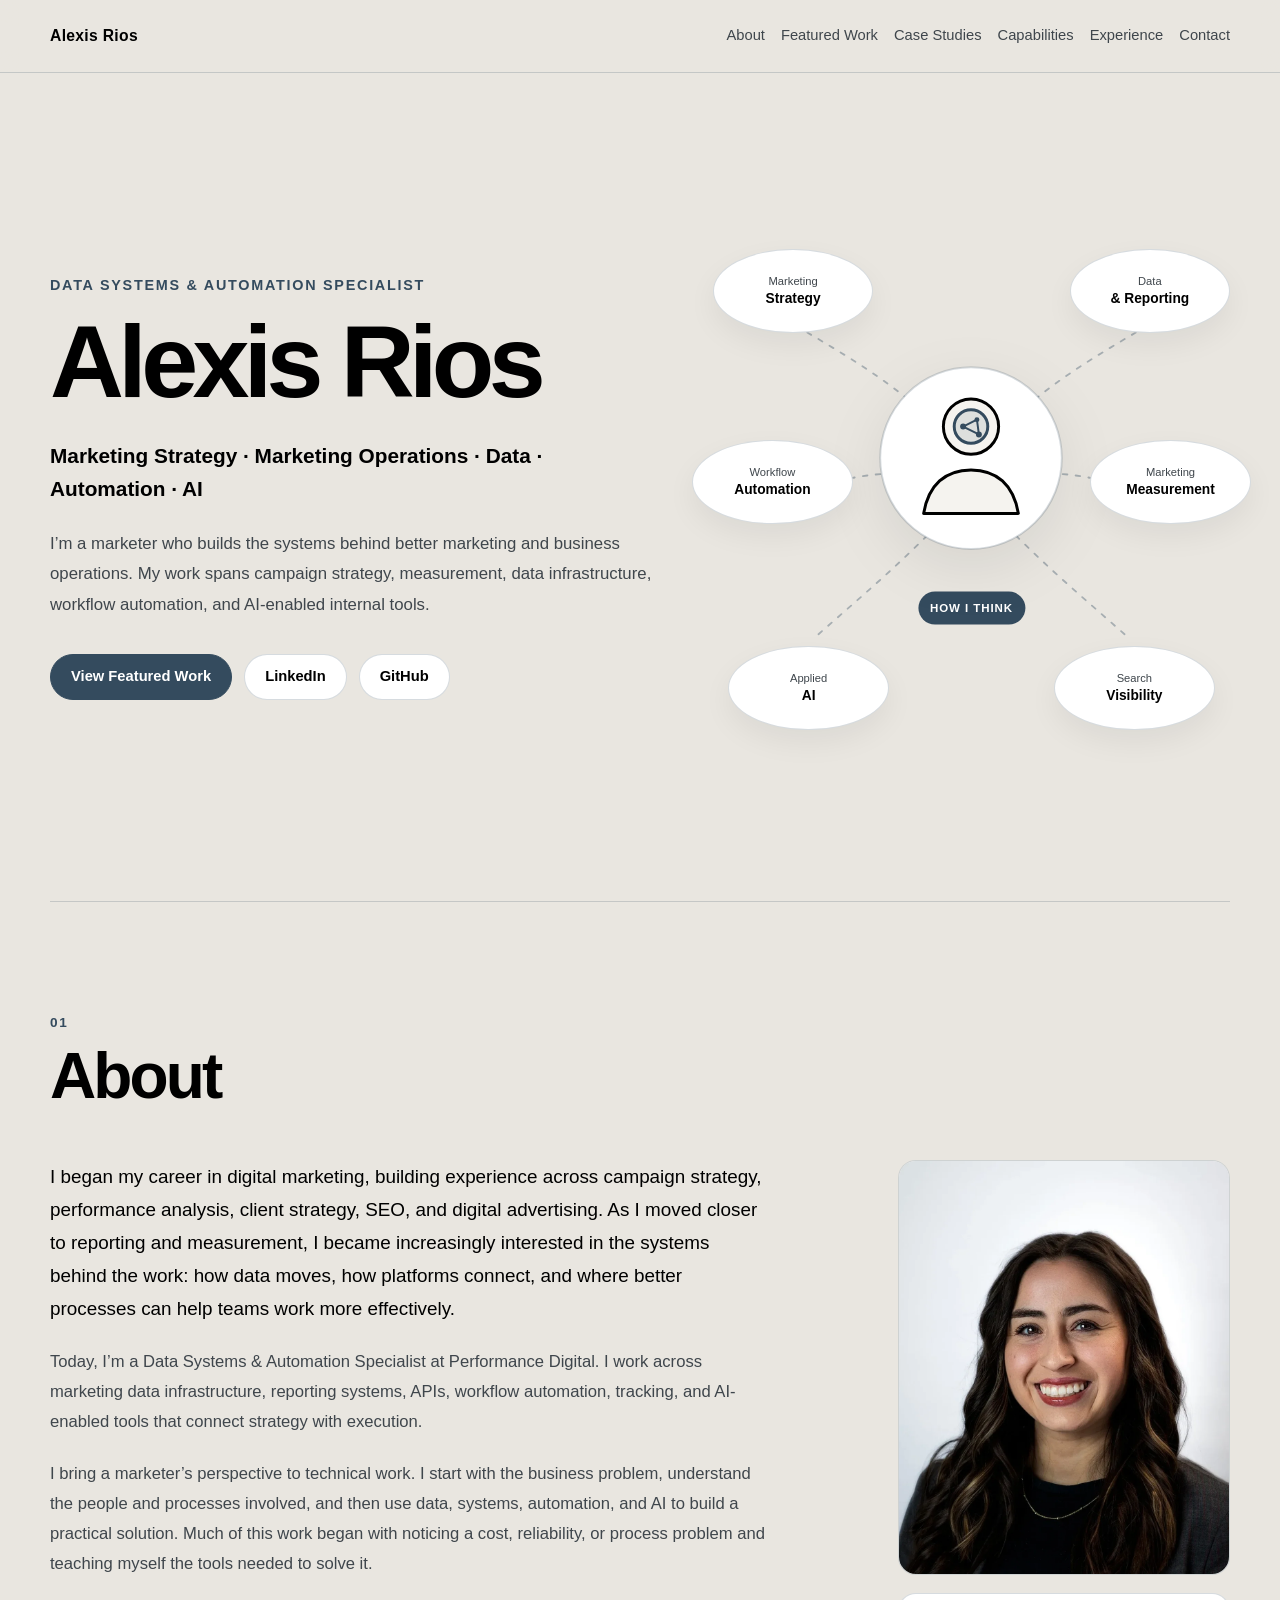
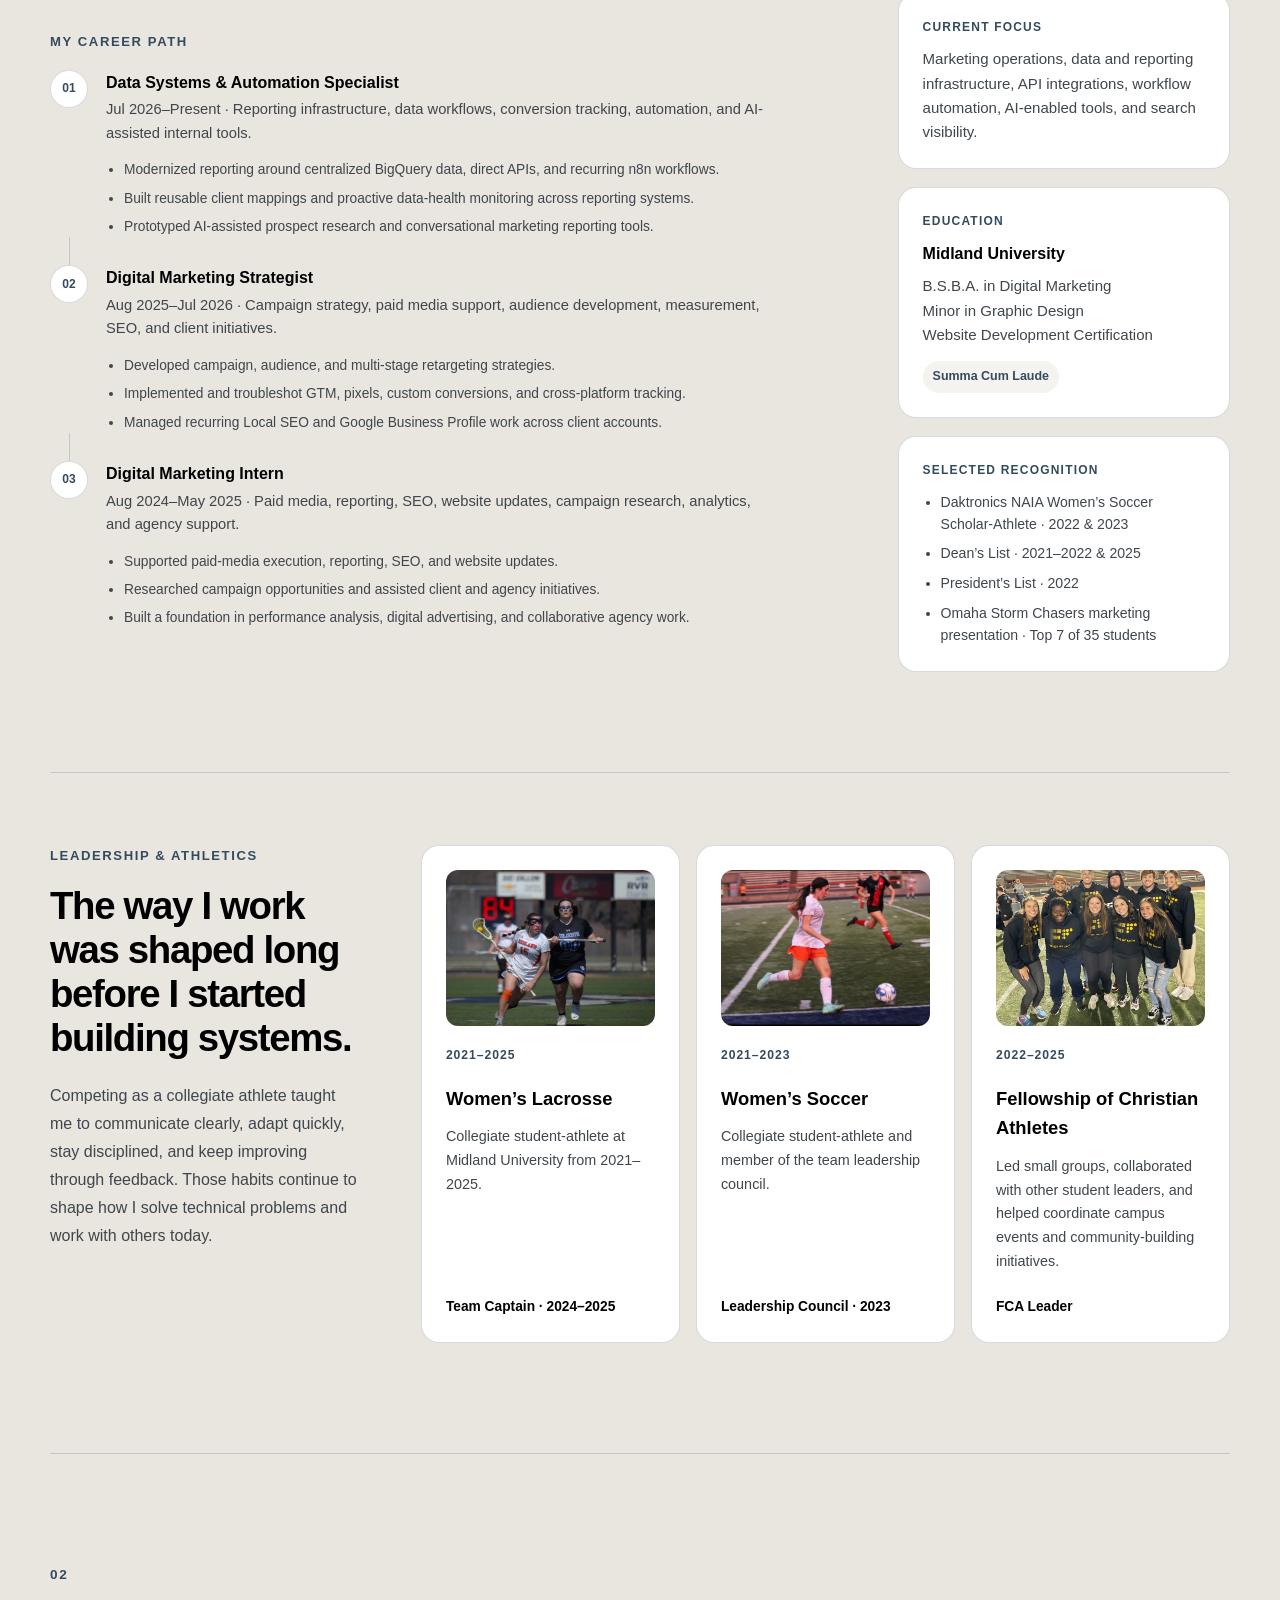
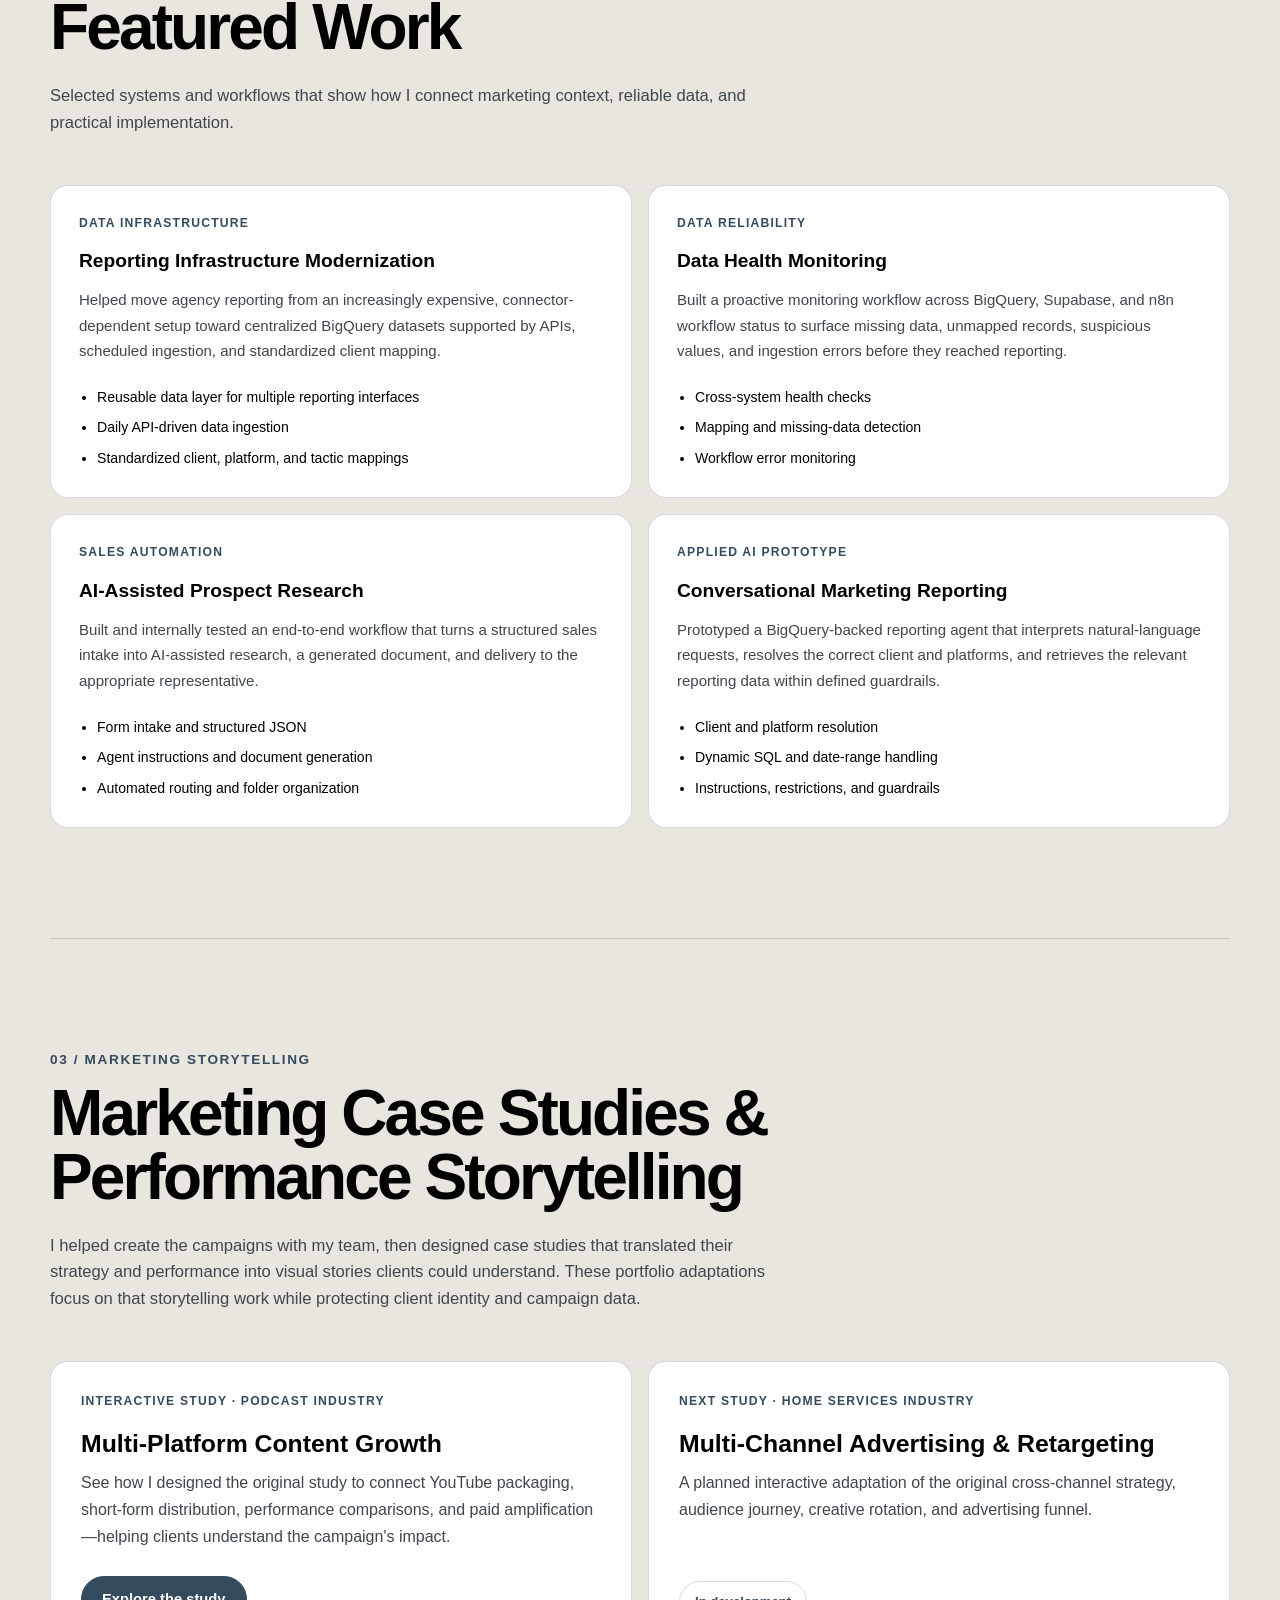
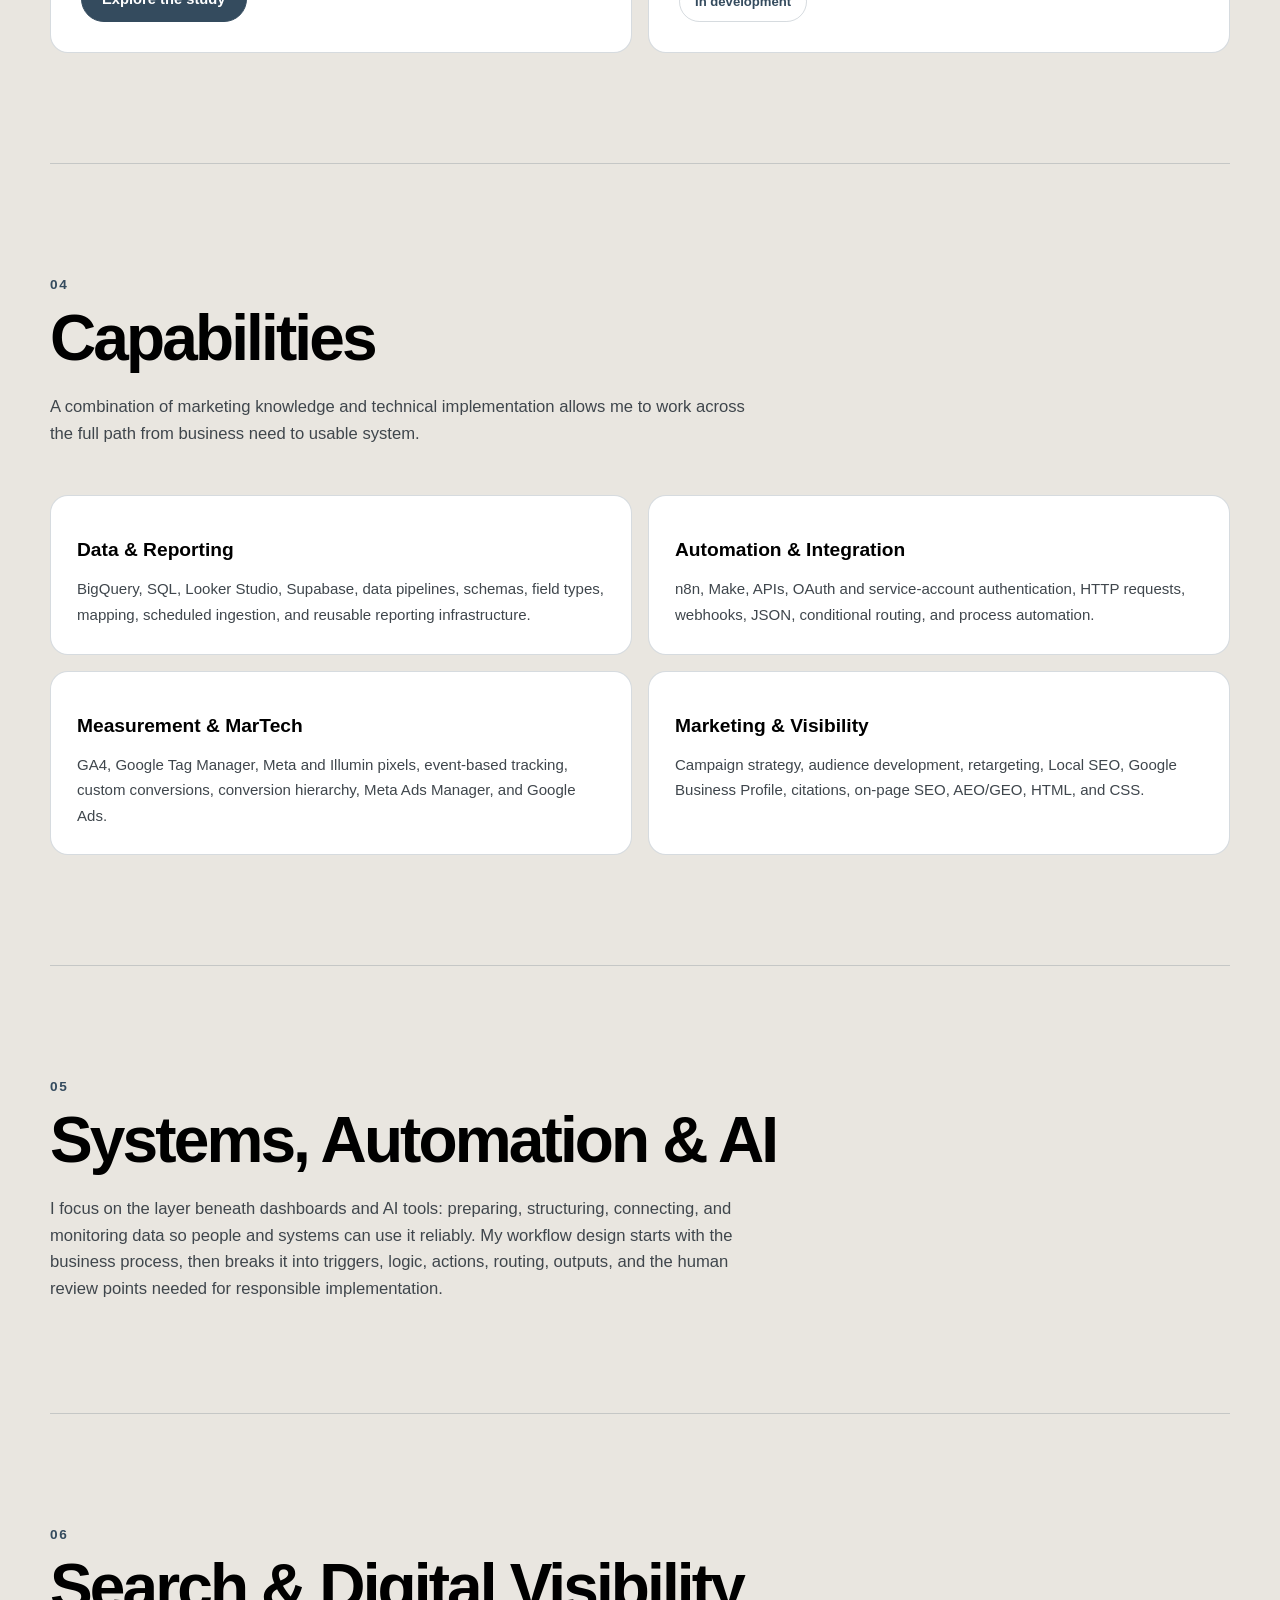
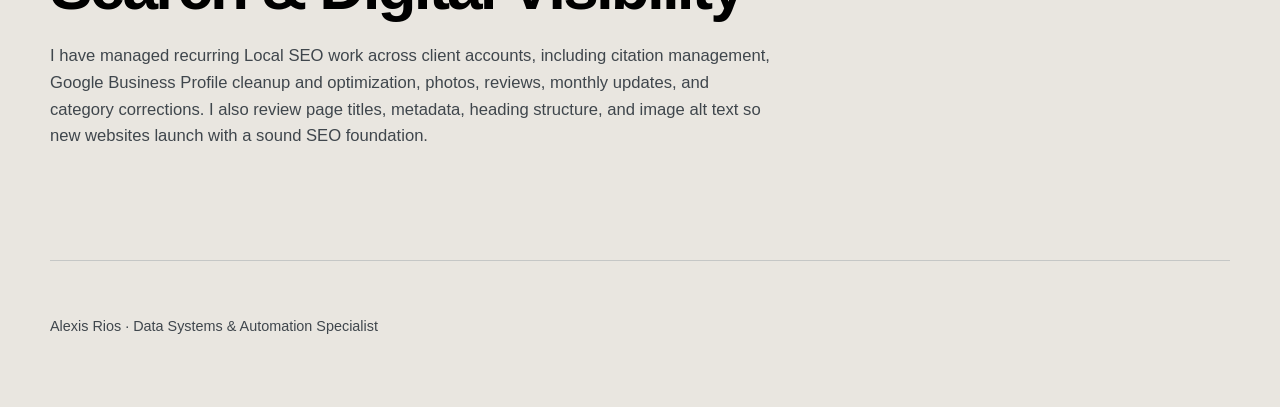
==== index.html @ 36f31b33 "Lead case study preview with visual storytelling contribution" ====
<!DOCTYPE html>
<html lang="en">
<head>
  <meta charset="UTF-8">
  <meta name="viewport" content="width=device-width, initial-scale=1.0">

  <title>Alexis Rios | Marketing, Data Systems & Automation</title>

  <link rel="stylesheet" href="styles.css?v=20261028-1">
</head>

<body>

  <header class="site-header">
    <nav class="nav-container">
      <a href="#top" class="nav-brand">Alexis Rios</a>

      <div class="nav-links">
        <a href="#about">About</a>
        <a href="#featured-work">Featured Work</a>
        <a href="#marketing-case-studies">Case Studies</a>
        <a href="#capabilities">Capabilities</a>
        <a href="#experience">Experience</a>
        <a href="https://www.linkedin.com/in/-alexis-rios/" target="_blank" rel="noopener noreferrer" aria-label="Contact Alexis on LinkedIn (opens in a new tab)">Contact</a>
      </div>
    </nav>
  </header>

  <main id="top">

    <section class="hero">
      <div class="hero-content">
        <p class="eyebrow">Data Systems & Automation Specialist</p>

        <h1>Alexis Rios</h1>

        <p class="hero-focus">
          Marketing Strategy · Marketing Operations · Data · Automation · AI
        </p>

        <p class="hero-summary">
          I’m a marketer who builds the systems behind better marketing and
          business operations. My work spans campaign strategy, measurement,
          data infrastructure, workflow automation, and AI-enabled internal tools.
        </p>

        <div class="hero-actions">
          <a href="#featured-work" class="button button-primary">View Featured Work</a>

          <a
            href="https://www.linkedin.com/in/-alexis-rios/"
            class="button button-secondary"
            target="_blank"
            rel="noopener noreferrer"
          >
            LinkedIn
          </a>

          <a
            href="https://github.com/lex1217"
            class="button button-secondary"
            target="_blank"
            rel="noopener noreferrer"
          >
            GitHub
          </a>
        </div>
      </div>

      <aside class="thinking-map" aria-label="How Alexis connects marketing, data, automation, and AI">
        <svg class="thinking-connectors" viewBox="0 0 560 560" aria-hidden="true">
          <path d="M280 255 C230 190 165 150 100 112"></path>
          <path d="M280 255 C330 190 395 150 460 112"></path>
          <path d="M265 270 C190 258 125 270 76 298"></path>
          <path d="M295 270 C370 258 435 270 484 298"></path>
          <path d="M270 292 C220 350 165 395 112 442"></path>
          <path d="M290 292 C340 350 395 395 448 442"></path>
        </svg>

        <div class="thinking-person" aria-hidden="true">
          <svg viewBox="0 0 220 240">
            <circle class="thinking-halo" cx="110" cy="110" r="92"></circle>
            <circle class="thinking-profile" cx="110" cy="78" r="28"></circle>
            <path class="thinking-profile" d="M62 166c5-29 22-44 48-44s43 15 48 44H62Z"></path>
            <circle class="thinking-mind" cx="110" cy="78" r="17"></circle>
            <circle class="thinking-spark" cx="102" cy="78" r="3"></circle>
            <circle class="thinking-spark" cx="116" cy="71" r="2.5"></circle>
            <circle class="thinking-spark" cx="118" cy="86" r="3"></circle>
            <path class="thinking-link" d="M102 78l14-7m-14 7 16 8m-2-15 2 15"></path>
          </svg>
          <span>How I think</span>
        </div>

        <div class="skill-bubble skill-bubble-1"><span>Marketing</span><strong>Strategy</strong></div>
        <div class="skill-bubble skill-bubble-2"><span>Data</span><strong>& Reporting</strong></div>
        <div class="skill-bubble skill-bubble-3"><span>Workflow</span><strong>Automation</strong></div>
        <div class="skill-bubble skill-bubble-4"><span>Marketing</span><strong>Measurement</strong></div>
        <div class="skill-bubble skill-bubble-5"><span>Applied</span><strong>AI</strong></div>
        <div class="skill-bubble skill-bubble-6"><span>Search</span><strong>Visibility</strong></div>
      </aside>

    </section>

  <section id="about" class="portfolio-section about-section">
    <div class="section-heading">
      <p class="section-label">01</p>
      <h2>About</h2>
    </div>

  <div class="about-grid">

    <div class="about-content">

      <p class="about-intro">
        I began my career in digital marketing, building experience across
        campaign strategy, performance analysis, client strategy, SEO, and
        digital advertising. As I moved closer to reporting and measurement, I
        became increasingly interested in the systems behind the work: how data
        moves, how platforms connect, and where better processes can help teams
        work more effectively.
      </p>

      <p>
        Today, I’m a Data Systems & Automation Specialist at Performance
        Digital. I work across marketing data infrastructure, reporting systems,
        APIs, workflow automation, tracking, and AI-enabled tools that connect
        strategy with execution.
      </p>

      <p>
        I bring a marketer’s perspective to technical work. I start with the
        business problem, understand the people and processes involved, and then
        use data, systems, automation, and AI to build a practical solution.
        Much of this work began with noticing a cost, reliability, or process
        problem and teaching myself the tools needed to solve it.
      </p>

      <div id="experience" class="career-path">
        <p class="about-subheading">My Career Path</p>

        <div class="career-flow">
          <div class="career-step">
            <span class="career-number">01</span>
            <div>
              <strong>Data Systems & Automation Specialist</strong>
              <span>Jul 2026–Present · Reporting infrastructure, data workflows,
                conversion tracking, automation, and AI-assisted internal tools.</span>
              <ul class="career-highlights">
                <li>Modernized reporting around centralized BigQuery data, direct APIs, and recurring n8n workflows.</li>
                <li>Built reusable client mappings and proactive data-health monitoring across reporting systems.</li>
                <li>Prototyped AI-assisted prospect research and conversational marketing reporting tools.</li>
              </ul>
            </div>
          </div>

          <div class="career-connector"></div>

          <div class="career-step">
            <span class="career-number">02</span>
            <div>
              <strong>Digital Marketing Strategist</strong>
              <span>Aug 2025–Jul 2026 · Campaign strategy, paid media support,
                audience development, measurement, SEO, and client initiatives.</span>
              <ul class="career-highlights">
                <li>Developed campaign, audience, and multi-stage retargeting strategies.</li>
                <li>Implemented and troubleshot GTM, pixels, custom conversions, and cross-platform tracking.</li>
                <li>Managed recurring Local SEO and Google Business Profile work across client accounts.</li>
              </ul>
            </div>
          </div>

          <div class="career-connector"></div>

          <div class="career-step">
            <span class="career-number">03</span>
            <div>
              <strong>Digital Marketing Intern</strong>
              <span>Aug 2024–May 2025 · Paid media, reporting, SEO, website
                updates, campaign research, analytics, and agency support.</span>
              <ul class="career-highlights">
                <li>Supported paid-media execution, reporting, SEO, and website updates.</li>
                <li>Researched campaign opportunities and assisted client and agency initiatives.</li>
                <li>Built a foundation in performance analysis, digital advertising, and collaborative agency work.</li>
              </ul>
            </div>
          </div>
        </div>
      </div>

    </div>

    <div class="about-sidebar">

      <figure class="about-photo">
        <img
          src="assets/profile/alexis-rios-headshot.webp"
          alt="Alexis Rios"
          width="960"
          height="1200"
          loading="lazy"
          decoding="async"
        >
      </figure>

      <div class="about-card">
        <p class="card-label">Current Focus</p>
        <p>
          Marketing operations, data and reporting infrastructure, API
          integrations, workflow automation, AI-enabled tools, and search visibility.
        </p>
      </div>

      <div class="about-card">
        <p class="card-label">Education</p>
        <strong>Midland University</strong>
        <p>
          B.S.B.A. in Digital Marketing<br>
          Minor in Graphic Design<br>
          Website Development Certification
        </p>
        <span class="card-highlight">Summa Cum Laude</span>
      </div>

      <div class="about-card">
        <p class="card-label">Selected Recognition</p>
        <ul class="recognition-list">
          <li>Daktronics NAIA Women’s Soccer Scholar-Athlete · 2022 & 2023</li>
          <li>Dean’s List · 2021–2022 & 2025</li>
          <li>President’s List · 2022</li>
          <li>Omaha Storm Chasers marketing presentation · Top 7 of 35 students</li>
        </ul>
      </div>

    </div>

  </div>

  <div class="leadership-block">

    <div class="leadership-intro">
      <p class="about-subheading">Leadership & Athletics</p>

      <h3>
        The way I work was shaped long before I started building systems.
      </h3>

      <p>
        Competing as a collegiate athlete taught me to communicate clearly,
        adapt quickly, stay disciplined, and keep improving through feedback.
        Those habits continue to shape how I solve technical problems and work
        with others today.
      </p>
    </div>

    <div class="leadership-cards">

      <article class="leadership-card">
        <div class="leadership-media">
          <img
            src="assets/leadership/lacrosse.webp"
            alt="Alexis Rios carrying the ball during a Midland University women’s lacrosse game"
            width="1200"
            height="900"
            loading="lazy"
            decoding="async"
          >
        </div>
        <span class="leadership-year">2021–2025</span>
        <h4>Women’s Lacrosse</h4>
        <p>
          Collegiate student-athlete at Midland University from 2021–2025.
        </p>
        <strong>Team Captain · 2024–2025</strong>
      </article>

      <article class="leadership-card">
        <div class="leadership-media">
          <img
            src="assets/leadership/soccer.webp"
            alt="Alexis Rios dribbling the ball during a Midland University women’s soccer game"
            width="1169"
            height="791"
            loading="lazy"
            decoding="async"
          >
        </div>
        <span class="leadership-year">2021–2023</span>
        <h4>Women’s Soccer</h4>
        <p>
          Collegiate student-athlete and member of the team leadership council.
        </p>
        <strong>Leadership Council · 2023</strong>
      </article>

      <article class="leadership-card">
        <div class="leadership-media leadership-media-fca">
          <img
            src="assets/leadership/fca-leadership.webp"
            alt="Alexis Rios with fellow Fellowship of Christian Athletes student leaders at a Fields of Faith event"
            width="800"
            height="1067"
            loading="lazy"
            decoding="async"
          >
        </div>
        <span class="leadership-year">2022–2025</span>
        <h4>Fellowship of Christian Athletes</h4>
        <p>
          Led small groups, collaborated with other student leaders, and helped
          coordinate campus events and community-building initiatives.
        </p>
        <strong>FCA Leader</strong>
      </article>

    </div>

  </div>
</section>

    <span id="featured-work" class="anchor-marker" aria-hidden="true"></span>
    <section id="strategy" class="portfolio-section">
      <p class="section-label">02</p>
      <h2>Featured Work</h2>
      <p>
        Selected systems and workflows that show how I connect marketing
        context, reliable data, and practical implementation.
      </p>

      <div class="work-grid">
        <article class="work-card">
          <p class="work-tag">Data Infrastructure</p>
          <h3>Reporting Infrastructure Modernization</h3>
          <p>
            Helped move agency reporting from an increasingly expensive,
            connector-dependent setup toward centralized BigQuery datasets
            supported by APIs, scheduled ingestion, and standardized client mapping.
          </p>
          <ul>
            <li>Reusable data layer for multiple reporting interfaces</li>
            <li>Daily API-driven data ingestion</li>
            <li>Standardized client, platform, and tactic mappings</li>
          </ul>
        </article>

        <article class="work-card">
          <p class="work-tag">Data Reliability</p>
          <h3>Data Health Monitoring</h3>
          <p>
            Built a proactive monitoring workflow across BigQuery, Supabase,
            and n8n workflow status to surface missing data, unmapped records,
            suspicious values, and ingestion errors before they reached reporting.
          </p>
          <ul>
            <li>Cross-system health checks</li>
            <li>Mapping and missing-data detection</li>
            <li>Workflow error monitoring</li>
          </ul>
        </article>

        <article class="work-card">
          <p class="work-tag">Sales Automation</p>
          <h3>AI-Assisted Prospect Research</h3>
          <p>
            Built and internally tested an end-to-end workflow that turns a
            structured sales intake into AI-assisted research, a generated
            document, and delivery to the appropriate representative.
          </p>
          <ul>
            <li>Form intake and structured JSON</li>
            <li>Agent instructions and document generation</li>
            <li>Automated routing and folder organization</li>
          </ul>
        </article>

        <article class="work-card">
          <p class="work-tag">Applied AI Prototype</p>
          <h3>Conversational Marketing Reporting</h3>
          <p>
            Prototyped a BigQuery-backed reporting agent that interprets
            natural-language requests, resolves the correct client and platforms,
            and retrieves the relevant reporting data within defined guardrails.
          </p>
          <ul>
            <li>Client and platform resolution</li>
            <li>Dynamic SQL and date-range handling</li>
            <li>Instructions, restrictions, and guardrails</li>
          </ul>
        </article>
      </div>
    </section>

    <section id="marketing-case-studies" class="portfolio-section case-study-preview">
      <p class="section-label">03 / MARKETING STORYTELLING</p>
      <h2>Marketing Case Studies &amp; Performance Storytelling</h2>
      <p>I helped create the campaigns with my team, then designed case studies that translated their strategy and performance into visual stories clients could understand. These portfolio adaptations focus on that storytelling work while protecting client identity and campaign data.</p>
      <div class="case-preview-grid">
        <article class="case-preview-card">
          <span class="work-tag">Interactive study · Podcast industry</span>
          <h3>Multi-Platform Content Growth</h3>
          <p>See how I designed the original study to connect YouTube packaging, short-form distribution, performance comparisons, and paid amplification—helping clients understand the campaign's impact.</p>
          <a class="button button-primary" href="content-growth.html">Explore the study</a>
        </article>
        <article class="case-preview-card">
          <span class="work-tag">Next study · Home services industry</span>
          <h3>Multi-Channel Advertising &amp; Retargeting</h3>
          <p>A planned interactive adaptation of the original cross-channel strategy, audience journey, creative rotation, and advertising funnel.</p>
          <span class="case-preview-status">In development</span>
        </article>
      </div>
    </section>

        <span id="capabilities" class="anchor-marker" aria-hidden="true"></span>
    <section id="data" class="portfolio-section">
      <p class="section-label">04</p>
      <h2>Capabilities</h2>
      <p>
        A combination of marketing knowledge and technical implementation
        allows me to work across the full path from business need to usable system.
      </p>

      <div class="capability-grid">
        <article class="capability-card">
          <h3>Data & Reporting</h3>
          <p>BigQuery, SQL, Looker Studio, Supabase, data pipelines, schemas, field types, mapping, scheduled ingestion, and reusable reporting infrastructure.</p>
        </article>

        <article class="capability-card">
          <h3>Automation & Integration</h3>
          <p>n8n, Make, APIs, OAuth and service-account authentication, HTTP requests, webhooks, JSON, conditional routing, and process automation.</p>
        </article>

        <article class="capability-card">
          <h3>Measurement & MarTech</h3>
          <p>GA4, Google Tag Manager, Meta and Illumin pixels, event-based tracking, custom conversions, conversion hierarchy, Meta Ads Manager, and Google Ads.</p>
        </article>

        <article class="capability-card">
          <h3>Marketing & Visibility</h3>
          <p>Campaign strategy, audience development, retargeting, Local SEO, Google Business Profile, citations, on-page SEO, AEO/GEO, HTML, and CSS.</p>
        </article>
      </div>
    </section>

        <section id="automation" class="portfolio-section">
      <p class="section-label">05</p>
      <h2>Systems, Automation & AI</h2>
      <p>
        I focus on the layer beneath dashboards and AI tools: preparing,
        structuring, connecting, and monitoring data so people and systems can
        use it reliably. My workflow design starts with the business process,
        then breaks it into triggers, logic, actions, routing, outputs, and the
        human review points needed for responsible implementation.
      </p>
    </section>

    <section id="search" class="portfolio-section">
      <p class="section-label">06</p>
      <h2>Search & Digital Visibility</h2>
      <p>
        I have managed recurring Local SEO work across client accounts,
        including citation management, Google Business Profile cleanup and
        optimization, photos, reviews, monthly updates, and category corrections.
        I also review page titles, metadata, heading structure, and image alt text
        so new websites launch with a sound SEO foundation.
      </p>
    </section>

  </main>

  <footer class="site-footer">
    <p>Alexis Rios · Data Systems & Automation Specialist</p>
  </footer>

  <script src="script.js"></script>

</body>
</html>
---- styles.css ----
:root {
  --bg: #e9e6e0;
  --surface: #ffffff;
  --surface-soft: #f5f3ef;
  --text: #000000;
  --text-muted: #3f464c;
  --border: rgba(52, 75, 94, 0.20);
  --accent: #344b5e;
  --accent-dark: #243746;
  --max-width: 1180px;
  --radius: 18px;
}

* {
  box-sizing: border-box;
}

html {
  scroll-behavior: smooth;
  scroll-padding-top: 90px;
}

body {
  margin: 0;
  font-family: Arial, sans-serif;
  background: var(--bg);
  color: var(--text);
  line-height: 1.6;
}

a {
  color: inherit;
}

img {
  max-width: 100%;
  display: block;
}

/* Header */

.site-header {
  position: sticky;
  top: 0;
  z-index: 1000;
  background: rgba(233, 230, 224, 0.94);
  backdrop-filter: blur(12px);
  border-bottom: 1px solid var(--border);
}

.nav-container {
  width: min(var(--max-width), calc(100% - 40px));
  margin: 0 auto;
  min-height: 72px;
  display: flex;
  align-items: center;
  justify-content: space-between;
  gap: 32px;
}

.nav-brand {
  display: inline-flex;
  align-items: center;
  min-height: 44px;
  font-size: 0.98rem;
  font-weight: 700;
  text-decoration: none;
  letter-spacing: 0.02em;
}

.nav-links {
  display: flex;
  flex-wrap: wrap;
  align-items: center;
  justify-content: flex-end;
  gap: 0 16px;
}

.nav-links a {
  display: inline-flex;
  align-items: center;
  min-height: 44px;
  white-space: nowrap;
  color: var(--text-muted);
  text-decoration: none;
  font-size: 0.92rem;
  font-weight: 500;
  transition: color 0.2s ease;
}

.nav-links a:hover {
  color: var(--accent);
}

/* Hero */

.hero {
  width: min(var(--max-width), calc(100% - 40px));
  margin: 0 auto;
  min-height: calc(100vh - 72px);
  display: grid;
  grid-template-columns: minmax(0, 1.08fr) minmax(420px, 0.92fr);
  align-items: center;
  gap: 56px;
  padding: 84px 0;
}

.hero-content {
  max-width: 760px;
}

.eyebrow {
  margin: 0 0 16px;
  color: var(--accent);
  font-size: 0.9rem;
  font-weight: 700;
  letter-spacing: 0.12em;
  text-transform: uppercase;
}

.hero h1 {
  margin: 0;
  font-size: clamp(3.8rem, 8vw, 7rem);
  line-height: 0.95;
  letter-spacing: -0.055em;
  font-weight: 750;
}

.hero-focus {
  margin: 28px 0 0;
  color: var(--text);
  font-size: clamp(1.05rem, 2vw, 1.3rem);
  font-weight: 600;
}

.hero-summary {
  max-width: 680px;
  margin: 24px 0 0;
  color: var(--text-muted);
  font-size: 1.05rem;
  line-height: 1.8;
}

.hero-actions {
  display: flex;
  flex-wrap: wrap;
  gap: 12px;
  margin-top: 34px;
}

/* Buttons */

.button {
  display: inline-flex;
  align-items: center;
  justify-content: center;
  min-height: 46px;
  padding: 0 20px;
  border-radius: 999px;
  border: 1px solid var(--border);
  text-decoration: none;
  font-size: 0.92rem;
  font-weight: 600;
  transition:
    transform 0.2s ease,
    background 0.2s ease,
    border-color 0.2s ease,
    color 0.2s ease;
}

.button:hover {
  transform: translateY(-2px);
}

.button-primary {
  background: var(--accent);
  color: #ffffff;
  border-color: var(--accent);
}

.button-primary:hover {
  background: var(--accent-dark);
  border-color: var(--accent-dark);
}

.button-secondary {
  background: var(--surface);
  color: var(--text);
}

.button-secondary:hover {
  border-color: var(--accent);
  color: var(--accent);
}

/* Thinking map */

.thinking-map {
  position: relative;
  min-width: 0;
  aspect-ratio: 1 / 1;
  isolation: isolate;
}

.thinking-connectors {
  position: absolute;
  inset: 0;
  width: 100%;
  height: 100%;
  overflow: visible;
  z-index: -1;
}

.thinking-connectors path {
  fill: none;
  stroke: rgba(52, 75, 94, 0.36);
  stroke-width: 2;
  stroke-linecap: round;
  stroke-dasharray: 5 9;
}

.thinking-person {
  position: absolute;
  top: 50%;
  left: 50%;
  width: 42%;
  transform: translate(-50%, -50%);
  text-align: center;
}

.thinking-person svg {
  width: 100%;
  filter: drop-shadow(0 18px 28px rgba(0, 0, 0, 0.08));
}

.thinking-halo {
  fill: var(--surface);
  stroke: var(--border);
  stroke-width: 2;
}

.thinking-profile {
  fill: var(--surface-soft);
  stroke: var(--text);
  stroke-width: 3;
  stroke-linejoin: round;
}

.thinking-mind {
  fill: rgba(52, 75, 94, 0.12);
  stroke: var(--accent);
  stroke-width: 3;
}

.thinking-spark {
  fill: var(--accent);
}

.thinking-link {
  fill: none;
  stroke: var(--accent);
  stroke-width: 2;
}

.thinking-person span {
  display: inline-block;
  margin-top: -10px;
  padding: 7px 12px;
  border-radius: 999px;
  background: var(--accent);
  color: #ffffff;
  font-size: 0.72rem;
  font-weight: 700;
  letter-spacing: 0.08em;
  text-transform: uppercase;
}

.skill-bubble {
  position: absolute;
  width: 31%;
  min-height: 84px;
  display: flex;
  flex-direction: column;
  align-items: center;
  justify-content: center;
  padding: 14px 10px;
  border: 1px solid var(--border);
  border-radius: 50%;
  background: var(--surface);
  box-shadow: 0 12px 30px rgba(0, 0, 0, 0.06);
  color: var(--text-muted);
  text-align: center;
  line-height: 1.2;
  transition: transform 0.2s ease, border-color 0.2s ease;
}

.skill-bubble:hover {
  transform: translateY(-4px);
  border-color: var(--accent);
}

.skill-bubble span {
  font-size: 0.7rem;
}

.skill-bubble strong {
  margin-top: 3px;
  color: var(--text);
  font-size: 0.86rem;
}

.skill-bubble-1 { top: 4%; left: 0; }
.skill-bubble-2 { top: 4%; right: 0; }
.skill-bubble-3 { top: 41%; left: -4%; }
.skill-bubble-4 { top: 41%; right: -4%; }
.skill-bubble-5 { bottom: 3%; left: 3%; }
.skill-bubble-6 { right: 3%; bottom: 3%; }

/* Anchors for the current portfolio sections */

.anchor-marker {
  display: block;
  height: 0;
}

/* Portfolio sections */

.portfolio-section {
  width: min(var(--max-width), calc(100% - 40px));
  margin: 0 auto;
  padding: 110px 0;
  border-top: 1px solid var(--border);
}

.section-label {
  margin: 0 0 10px;
  color: var(--accent);
  font-size: 0.85rem;
  font-weight: 700;
  letter-spacing: 0.12em;
}

.portfolio-section h2 {
  max-width: 820px;
  margin: 0;
  font-size: clamp(2.4rem, 5vw, 4.2rem);
  line-height: 1;
  letter-spacing: -0.045em;
}

.portfolio-section > p:not(.section-label) {
  max-width: 720px;
  margin: 24px 0 0;
  color: var(--text-muted);
  font-size: 1.04rem;
}

/* Featured work */

.work-grid {
  display: grid;
  grid-template-columns: repeat(2, minmax(0, 1fr));
  gap: 16px;
  margin-top: 48px;
}

.work-card {
  display: flex;
  flex-direction: column;
  min-width: 0;
  padding: 28px;
  border: 1px solid var(--border);
  border-radius: var(--radius);
  background: var(--surface);
}

.work-tag {
  margin: 0;
  color: var(--accent);
  font-size: 0.76rem;
  font-weight: 700;
  letter-spacing: 0.1em;
  text-transform: uppercase;
}

.work-card h3,
.capability-card h3 {
  margin: 16px 0 0;
  font-size: 1.2rem;
  line-height: 1.25;
}

.work-card > p:not(.work-tag),
.capability-card p {
  margin: 14px 0 0;
  color: var(--text-muted);
  font-size: 0.94rem;
  line-height: 1.7;
}

.work-card ul {
  margin: 22px 0 0;
  padding-left: 18px;
  color: var(--text);
  font-size: 0.88rem;
}

.work-card li + li {
  margin-top: 8px;
}

/* Capabilities */

.capability-grid {
  display: grid;
  grid-template-columns: repeat(2, minmax(0, 1fr));
  gap: 16px;
  margin-top: 48px;
}

.capability-card {
  min-width: 0;
  padding: 26px;
  border: 1px solid var(--border);
  border-radius: var(--radius);
  background: var(--surface);
}

/* Footer */

.site-footer {
  width: min(var(--max-width), calc(100% - 40px));
  margin: 0 auto;
  padding: 40px 0 54px;
  border-top: 1px solid var(--border);
  color: var(--text-muted);
  font-size: 0.9rem;
}

/* Focus states */

a:focus-visible {
  outline: 3px solid rgba(52, 75, 94, 0.5);
  outline-offset: 4px;
  border-radius: 6px;
}

/* About */

.section-heading {
  margin-bottom: 52px;
}

.about-grid {
  display: grid;
  grid-template-columns: minmax(0, 1.4fr) minmax(280px, 0.6fr);
  gap: 72px;
  align-items: start;
}

.about-content {
  max-width: 720px;
}

.about-content > p {
  margin: 0 0 22px;
  color: var(--text-muted);
  font-size: 1.04rem;
  line-height: 1.8;
}

.about-content .about-intro {
  color: var(--text);
  font-size: 1.18rem;
  line-height: 1.75;
}

.about-subheading {
  margin: 0 0 18px;
  color: var(--accent);
  font-size: 0.82rem;
  font-weight: 700;
  letter-spacing: 0.12em;
  text-transform: uppercase;
}

/* Career flow */

.career-path {
  margin-top: 52px;
}

.career-flow {
  display: flex;
  flex-direction: column;
}

.career-step {
  display: grid;
  grid-template-columns: 42px 1fr;
  gap: 14px;
  align-items: start;
}

.career-number {
  display: flex;
  align-items: center;
  justify-content: center;
  width: 38px;
  height: 38px;
  border: 1px solid var(--border);
  border-radius: 50%;
  color: var(--accent);
  background: var(--surface);
  font-size: 0.75rem;
  font-weight: 700;
}

.career-step strong {
  display: block;
  margin-bottom: 3px;
  font-size: 1rem;
}

.career-step div span {
  display: block;
  color: var(--text-muted);
  font-size: 0.92rem;
}

.career-highlights {
  margin: 14px 0 0;
  padding-left: 18px;
  color: var(--text-muted);
  font-size: 0.86rem;
  line-height: 1.55;
}

.career-highlights li + li {
  margin-top: 7px;
}

.career-connector {
  width: 1px;
  height: 28px;
  margin-left: 19px;
  background: var(--border);
}

/* About sidebar */

.about-sidebar {
  display: flex;
  flex-direction: column;
  gap: 18px;
}

.about-photo {
  aspect-ratio: 4 / 5;
  margin: 0;
  overflow: hidden;
  border: 1px solid var(--border);
  border-radius: var(--radius);
  background: var(--surface-soft);
}

.about-photo img {
  width: 100%;
  height: 100%;
  object-fit: cover;
}

.about-card {
  padding: 24px;
  border: 1px solid var(--border);
  border-radius: var(--radius);
  background: var(--surface);
}

.about-card p {
  margin: 8px 0 0;
  color: var(--text-muted);
  font-size: 0.94rem;
}

.about-card strong {
  display: block;
}

.recognition-list {
  margin: 12px 0 0;
  padding-left: 18px;
  color: var(--text-muted);
  font-size: 0.88rem;
  line-height: 1.55;
}

.recognition-list li + li {
  margin-top: 8px;
}

.card-label {
  margin: 0 0 10px !important;
  color: var(--accent) !important;
  font-size: 0.75rem !important;
  font-weight: 700;
  letter-spacing: 0.1em;
  text-transform: uppercase;
}

.card-highlight {
  display: inline-block;
  margin-top: 14px;
  padding: 6px 10px;
  border-radius: 999px;
  background: var(--surface-soft);
  color: var(--accent);
  font-size: 0.78rem;
  font-weight: 700;
}

/* Leadership */

.leadership-block {
  display: grid;
  grid-template-columns: minmax(260px, 0.55fr) minmax(0, 1.45fr);
  gap: 64px;
  margin-top: 100px;
  padding-top: 72px;
  border-top: 1px solid var(--border);
}

.leadership-intro h3 {
  margin: 0;
  font-size: clamp(1.8rem, 3vw, 2.6rem);
  line-height: 1.15;
  letter-spacing: -0.035em;
}

.leadership-intro > p:last-child {
  margin: 22px 0 0;
  color: var(--text-muted);
  line-height: 1.75;
}

.leadership-cards {
  display: grid;
  grid-template-columns: repeat(3, 1fr);
  gap: 16px;
}

.leadership-card {
  display: flex;
  flex-direction: column;
  min-height: 260px;
  padding: 24px;
  border: 1px solid var(--border);
  border-radius: var(--radius);
  background: var(--surface);
}

.leadership-media {
  aspect-ratio: 4 / 3;
  margin: 0 0 20px;
  overflow: hidden;
  border-radius: 12px;
  background: var(--surface-soft);
}

.leadership-media img {
  width: 100%;
  height: 100%;
  object-fit: cover;
}

.leadership-media-fca img {
  object-position: center 70%;
}

.leadership-year {
  color: var(--accent);
  font-size: 0.76rem;
  font-weight: 700;
  letter-spacing: 0.08em;
}

.leadership-card h4 {
  margin: 18px 0 0;
  font-size: 1.15rem;
}

.leadership-card p {
  margin: 12px 0 22px;
  color: var(--text-muted);
  font-size: 0.9rem;
  line-height: 1.65;
}

.leadership-card strong {
  margin-top: auto;
  font-size: 0.86rem;
}

/* Responsive */

@media (max-width: 900px) {
  html {
    scroll-padding-top: 180px;
  }

  .nav-container {
    min-height: auto;
    padding: 12px 0;
    align-items: flex-start;
    flex-direction: column;
    gap: 6px;
  }

  .nav-links {
    width: 100%;
    justify-content: flex-start;
    gap: 0 12px;
  }

  .hero {
    min-height: auto;
    grid-template-columns: 1fr;
    gap: 48px;
    padding: 72px 0 90px;
  }

  .thinking-map {
    width: min(100%, 560px);
    margin: 0 auto;
  }

  .portfolio-section {
    padding: 88px 0;
  }

  .work-grid {
    grid-template-columns: 1fr;
  }

  .about-grid {
    grid-template-columns: 1fr;
    gap: 52px;
  }

  .about-sidebar {
    display: grid;
    grid-template-columns: repeat(2, 1fr);
  }

  .about-photo {
    grid-row: span 3;
  }

  .leadership-block {
    grid-template-columns: 1fr;
    gap: 42px;
  }

  .leadership-cards {
    grid-template-columns: repeat(3, minmax(220px, 1fr));
    overflow-x: auto;
    padding-bottom: 8px;
  }
}

@media (max-width: 600px) {
  .nav-container,
  .hero,
  .portfolio-section,
  .site-footer {
    width: min(100% - 28px, var(--max-width));
  }

  .hero {
    padding-top: 56px;
  }

  .hero h1 {
    font-size: clamp(2.8rem, 14vw, 4.7rem);
  }

  .hero-actions {
    flex-direction: column;
  }

  .button {
    width: 100%;
  }

  .thinking-map {
    display: none;
  }

  .portfolio-section {
    padding: 72px 0;
  }

  .work-grid,
  .capability-grid {
    grid-template-columns: 1fr;
    margin-top: 36px;
  }

  .work-card,
  .capability-card {
    padding: 22px;
  }

  .section-heading {
    margin-bottom: 38px;
  }

  .about-sidebar {
    display: flex;
  }

  .about-photo {
    grid-row: auto;
  }

  .leadership-block {
    margin-top: 72px;
    padding-top: 56px;
  }

  .leadership-cards {
    display: flex;
    flex-direction: column;
    overflow: visible;
  }

  .leadership-card {
    min-height: auto;
  }
}

/* Marketing case study entry point */
.case-preview-grid{display:grid;grid-template-columns:repeat(2,minmax(0,1fr));gap:16px;margin-top:48px}
.case-preview-card{display:flex;flex-direction:column;min-width:0;padding:30px;border:1px solid var(--border);border-radius:var(--radius);background:var(--surface)}
.case-preview-card h3{margin:18px 0 10px;font-size:1.55rem;line-height:1.2}
.case-preview-card p{margin:0 0 26px;color:var(--text-muted);line-height:1.7}
.case-preview-card .button,.case-preview-status{align-self:flex-start;margin-top:auto}
.case-preview-status{padding:9px 15px;border:1px solid var(--border);border-radius:50px;color:var(--accent);font-size:.82rem;font-weight:700}
@media(max-width:700px){.case-preview-grid{grid-template-columns:1fr;margin-top:36px}.case-preview-card{padding:24px}}
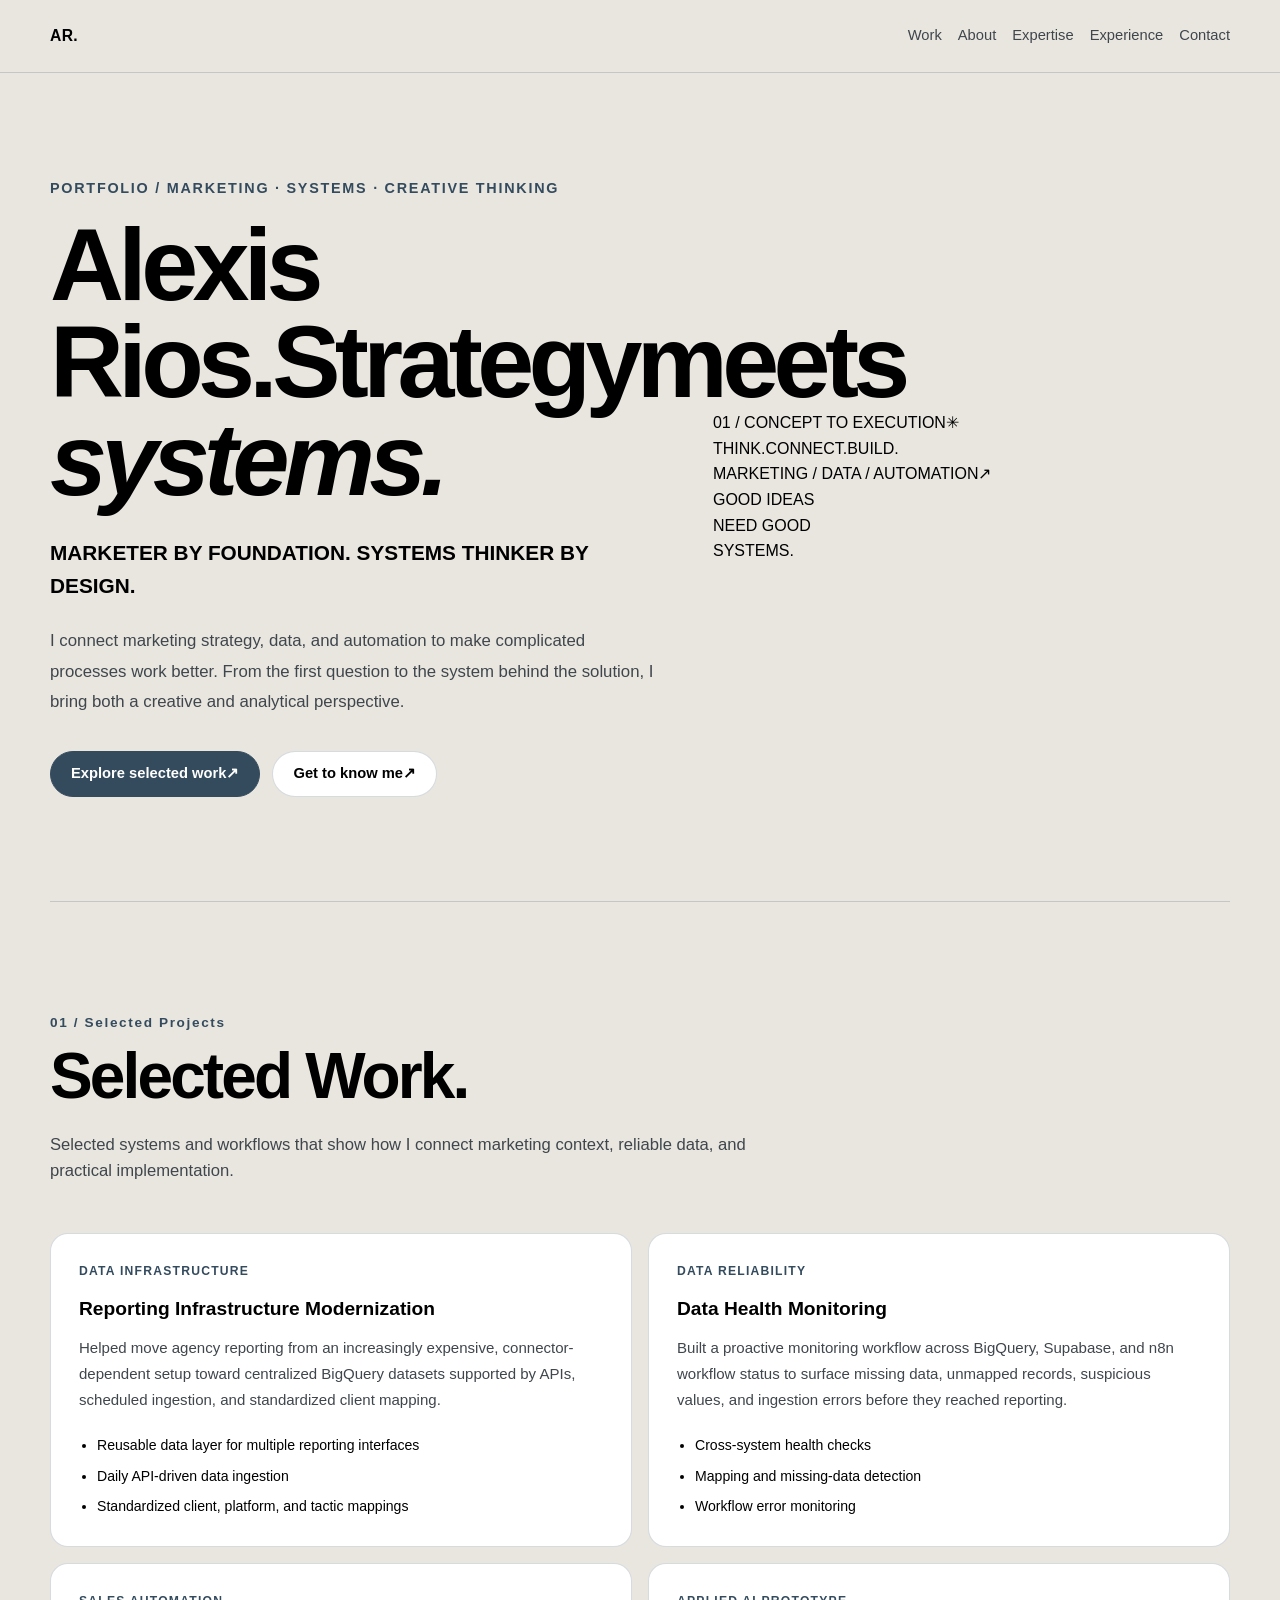
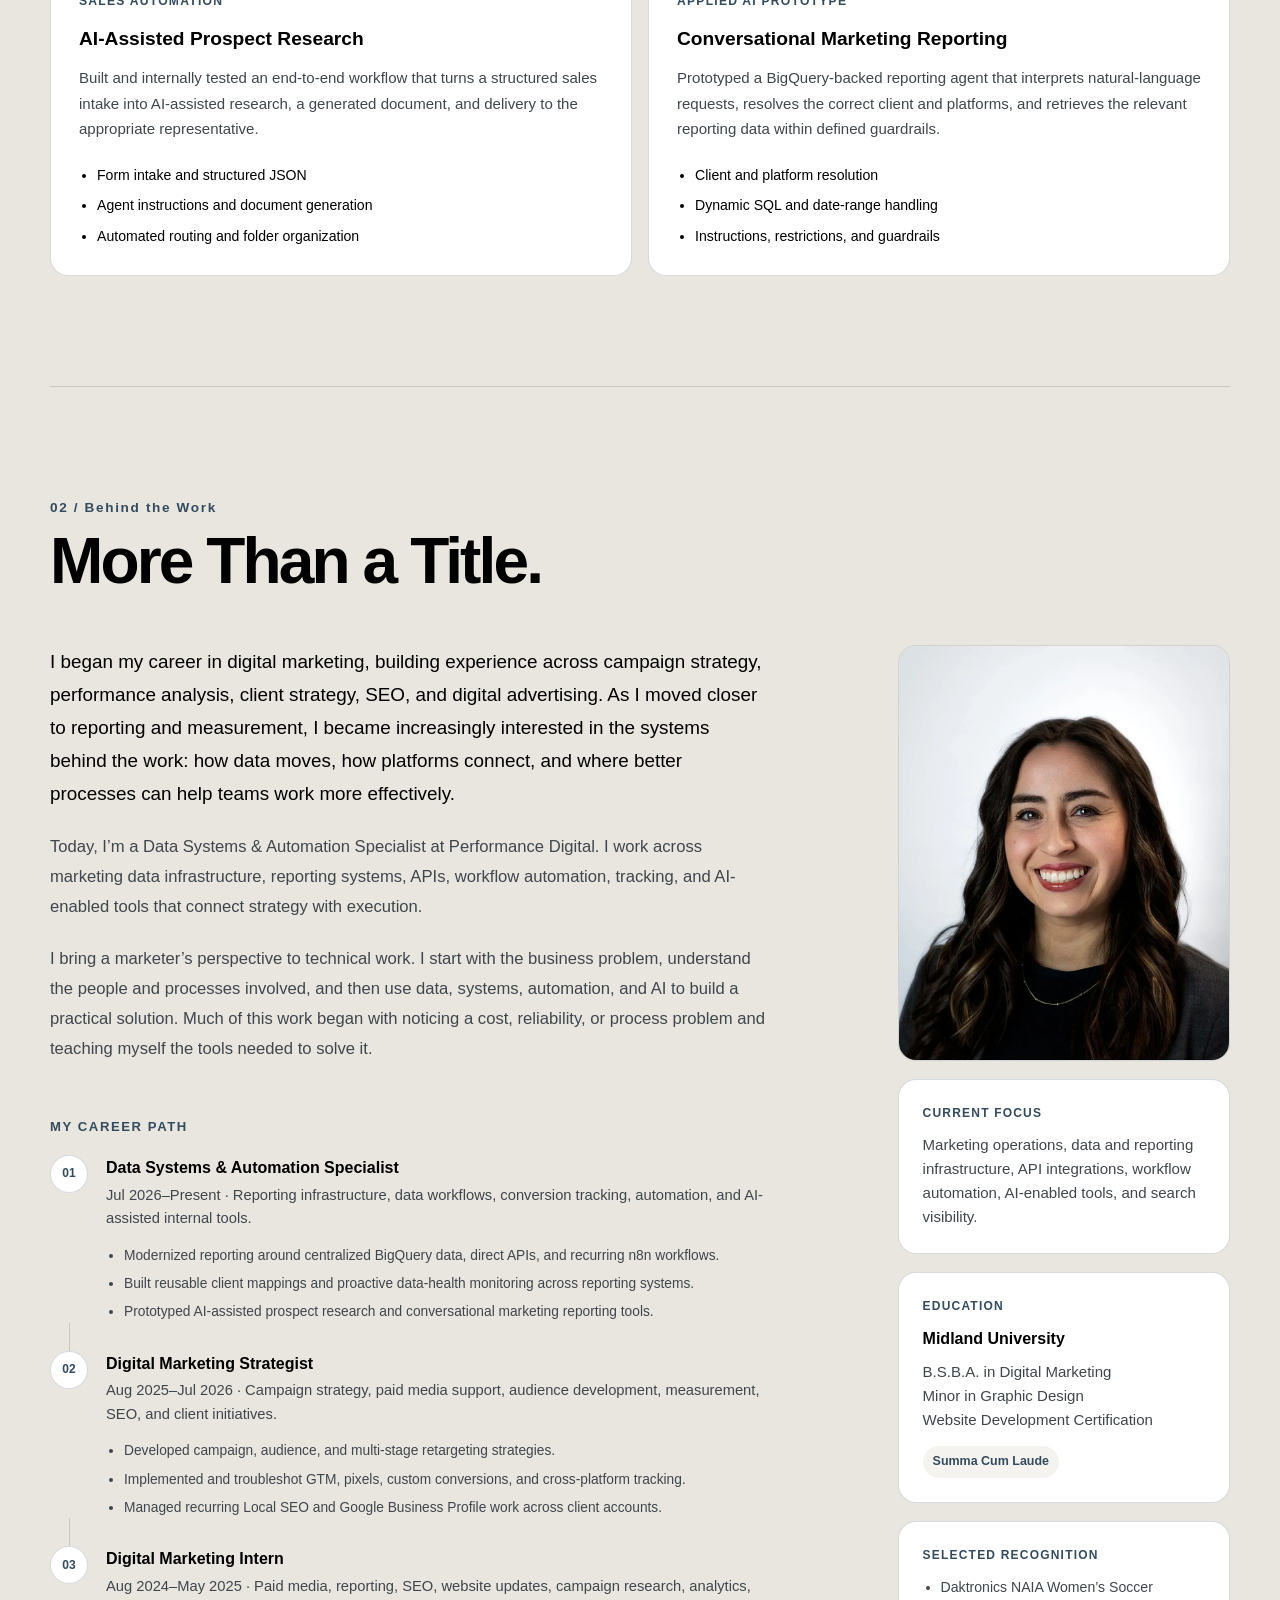
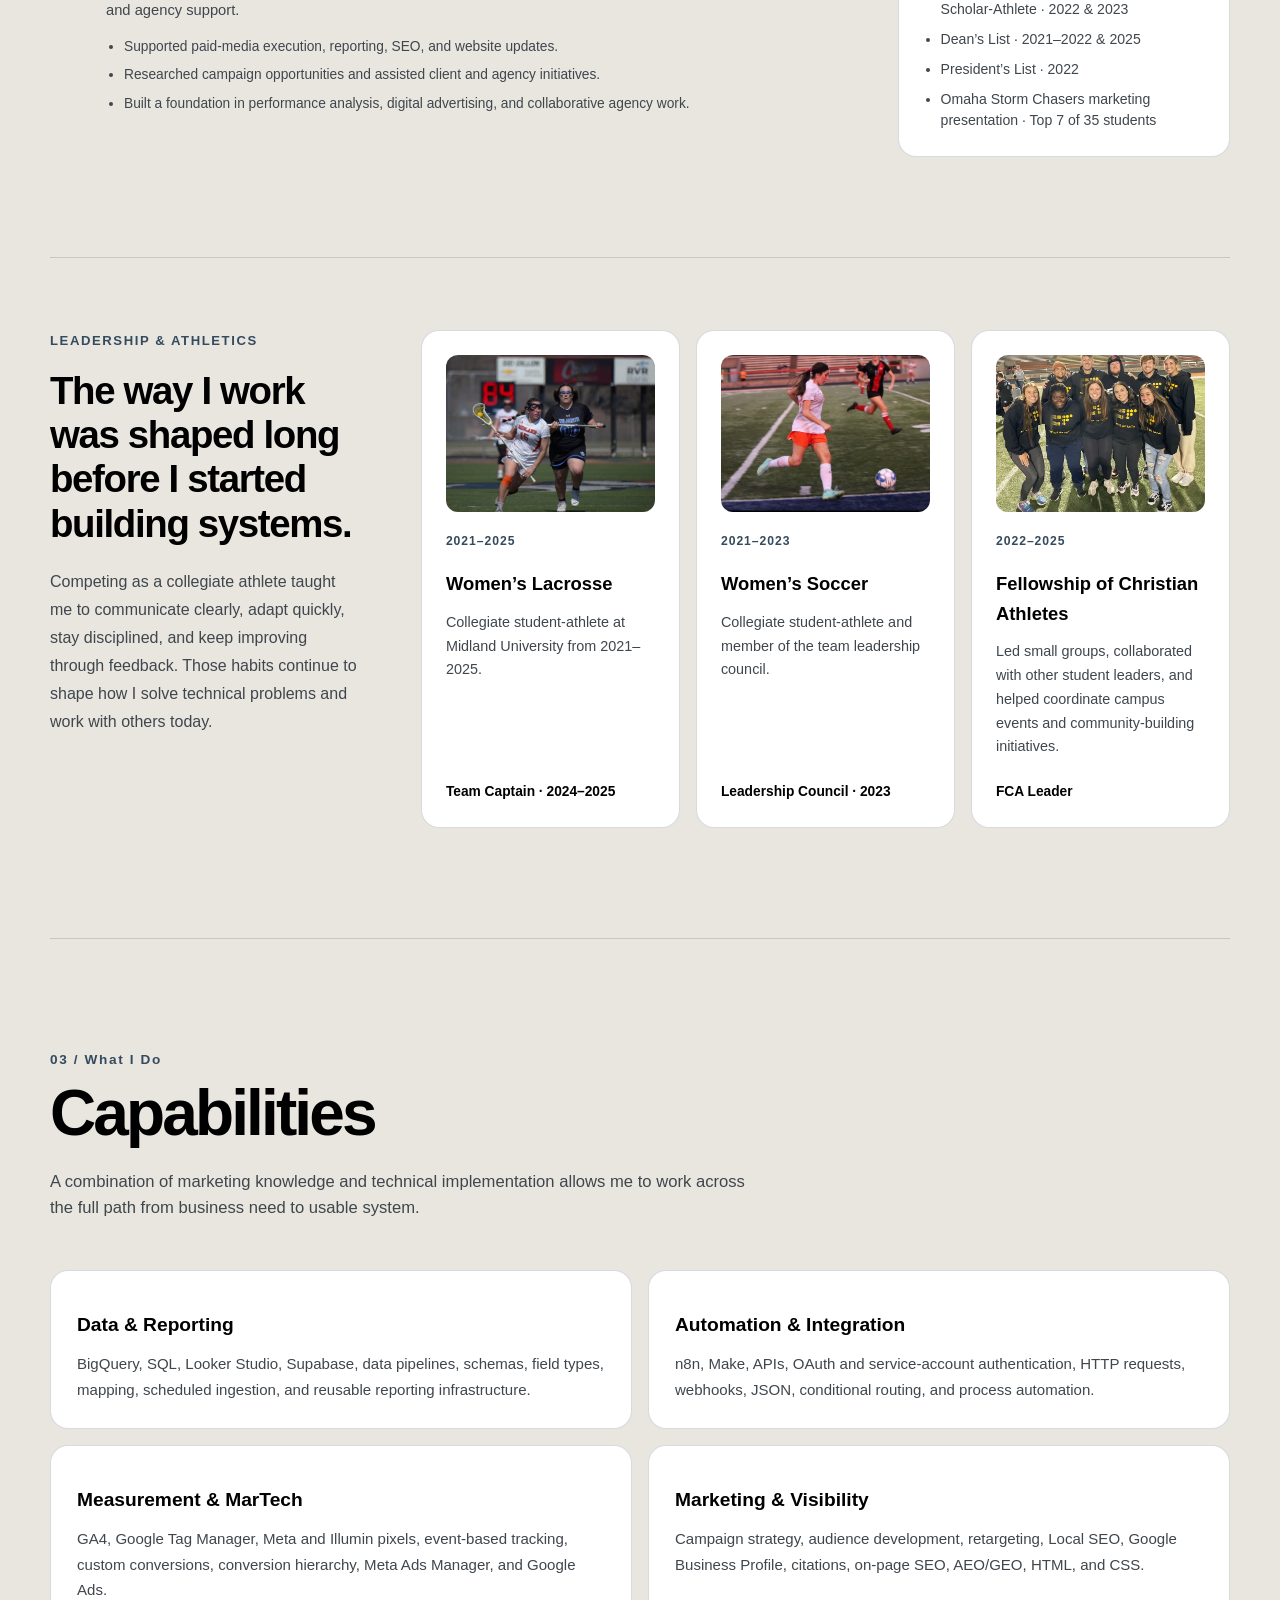
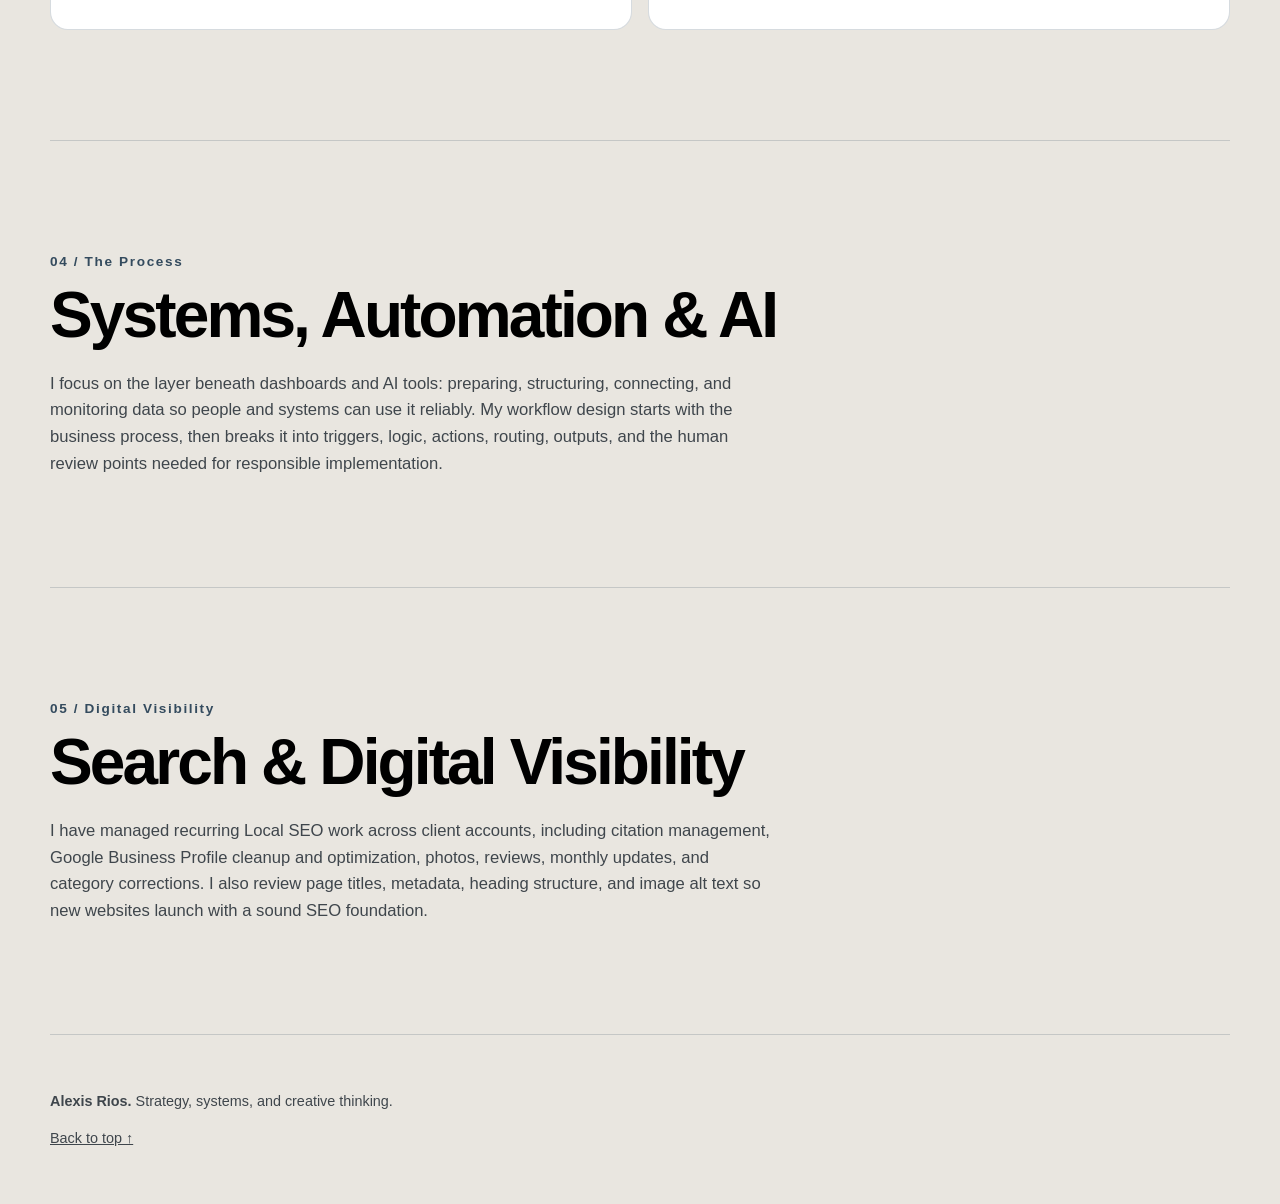
==== commit 00f260b8: "Redesign hero and editorial page hierarchy" ====
--- a/index.html
+++ b/index.html
@@ -6,20 +6,24 @@
 
   <title>Alexis Rios | Marketing, Data Systems & Automation</title>
 
-  <link rel="stylesheet" href="styles.css?v=20261028-1">
+  <meta name="theme-color" content="#F5F2EA">
+  <meta name="description" content="Alexis Rios — marketing strategy, data systems, automation, and creative problem solving. Selected work and experience.">
+  <link rel="preconnect" href="https://fonts.googleapis.com">
+  <link rel="preconnect" href="https://fonts.gstatic.com" crossorigin>
+  <link href="https://fonts.googleapis.com/css2?family=Barlow+Condensed:wght@500;600;700;800&family=DM+Sans:wght@400;500;600;700&family=IBM+Plex+Mono:wght@400;500&display=swap" rel="stylesheet">
+  <link rel="stylesheet" href="styles.css?v=creative-refined-1">
 </head>
 
 <body>
 
   <header class="site-header">
     <nav class="nav-container">
-      <a href="#top" class="nav-brand">Alexis Rios</a>
+      <a href="#top" class="nav-brand" aria-label="Alexis Rios, back to top">AR<span class="brand-dot">.</span></a>
 
       <div class="nav-links">
+        <a href="#featured-work">Work</a>
         <a href="#about">About</a>
-        <a href="#featured-work">Featured Work</a>
-        <a href="#marketing-case-studies">Case Studies</a>
-        <a href="#capabilities">Capabilities</a>
+        <a href="#capabilities">Expertise</a>
         <a href="#experience">Experience</a>
         <a href="https://www.linkedin.com/in/-alexis-rios/" target="_blank" rel="noopener noreferrer" aria-label="Contact Alexis on LinkedIn (opens in a new tab)">Contact</a>
       </div>
@@ -28,83 +32,101 @@
 
   <main id="top">
 
-    <section class="hero">
+    <section class="hero" aria-labelledby="hero-title">
       <div class="hero-content">
-        <p class="eyebrow">Data Systems & Automation Specialist</p>
-
-        <h1>Alexis Rios</h1>
-
-        <p class="hero-focus">
-          Marketing Strategy · Marketing Operations · Data · Automation · AI
-        </p>
-
-        <p class="hero-summary">
-          I’m a marketer who builds the systems behind better marketing and
-          business operations. My work spans campaign strategy, measurement,
-          data infrastructure, workflow automation, and AI-enabled internal tools.
-        </p>
-
+        <p class="eyebrow">Portfolio / Marketing · Systems · Creative Thinking</p>
+        <h1 id="hero-title"><span class="hero-name">Alexis Rios<span class="hero-dot">.</span></span><span class="hero-display">Strategy<span class="hero-display-line">meets <em>systems.</em></span></span></h1>
+        <p class="hero-focus">MARKETER BY FOUNDATION. SYSTEMS THINKER BY DESIGN.</p>
+        <p class="hero-summary">I connect marketing strategy, data, and automation to make complicated processes work better. From the first question to the system behind the solution, I bring both a creative and analytical perspective.</p>
         <div class="hero-actions">
-          <a href="#featured-work" class="button button-primary">View Featured Work</a>
-
-          <a
-            href="https://www.linkedin.com/in/-alexis-rios/"
-            class="button button-secondary"
-            target="_blank"
-            rel="noopener noreferrer"
-          >
-            LinkedIn
-          </a>
-
-          <a
-            href="https://github.com/lex1217"
-            class="button button-secondary"
-            target="_blank"
-            rel="noopener noreferrer"
-          >
-            GitHub
-          </a>
+          <a href="#featured-work" class="button button-primary">Explore selected work <span aria-hidden="true">↗</span></a>
+          <a href="#about" class="button button-secondary">Get to know me <span aria-hidden="true">↗</span></a>
         </div>
       </div>
-
-      <aside class="thinking-map" aria-label="How Alexis connects marketing, data, automation, and AI">
-        <svg class="thinking-connectors" viewBox="0 0 560 560" aria-hidden="true">
-          <path d="M280 255 C230 190 165 150 100 112"></path>
-          <path d="M280 255 C330 190 395 150 460 112"></path>
-          <path d="M265 270 C190 258 125 270 76 298"></path>
-          <path d="M295 270 C370 258 435 270 484 298"></path>
-          <path d="M270 292 C220 350 165 395 112 442"></path>
-          <path d="M290 292 C340 350 395 395 448 442"></path>
-        </svg>
-
-        <div class="thinking-person" aria-hidden="true">
-          <svg viewBox="0 0 220 240">
-            <circle class="thinking-halo" cx="110" cy="110" r="92"></circle>
-            <circle class="thinking-profile" cx="110" cy="78" r="28"></circle>
-            <path class="thinking-profile" d="M62 166c5-29 22-44 48-44s43 15 48 44H62Z"></path>
-            <circle class="thinking-mind" cx="110" cy="78" r="17"></circle>
-            <circle class="thinking-spark" cx="102" cy="78" r="3"></circle>
-            <circle class="thinking-spark" cx="116" cy="71" r="2.5"></circle>
-            <circle class="thinking-spark" cx="118" cy="86" r="3"></circle>
-            <path class="thinking-link" d="M102 78l14-7m-14 7 16 8m-2-15 2 15"></path>
-          </svg>
-          <span>How I think</span>
-        </div>
-
-        <div class="skill-bubble skill-bubble-1"><span>Marketing</span><strong>Strategy</strong></div>
-        <div class="skill-bubble skill-bubble-2"><span>Data</span><strong>& Reporting</strong></div>
-        <div class="skill-bubble skill-bubble-3"><span>Workflow</span><strong>Automation</strong></div>
-        <div class="skill-bubble skill-bubble-4"><span>Marketing</span><strong>Measurement</strong></div>
-        <div class="skill-bubble skill-bubble-5"><span>Applied</span><strong>AI</strong></div>
-        <div class="skill-bubble skill-bubble-6"><span>Search</span><strong>Visibility</strong></div>
+      <aside class="hero-art" aria-label="Editorial illustration of Alexis's marketing, data, and automation work">
+        <div class="hero-art-top"><span>01 / CONCEPT TO EXECUTION</span><span class="hero-art-star" aria-hidden="true">✳</span></div>
+        <div class="hero-art-center"><span>THINK.</span><span>CONNECT.</span><span>BUILD.</span></div>
+        <div class="hero-art-bottom"><span>MARKETING / DATA / AUTOMATION</span><span aria-hidden="true">↗</span></div>
+        <span class="hero-art-sticker">GOOD IDEAS<br>NEED GOOD<br>SYSTEMS.</span>
       </aside>
-
+    </section>
+
+    <span id="featured-work" class="anchor-marker" aria-hidden="true"></span>
+    <section id="strategy" class="portfolio-section">
+      <p class="section-label">01 / Selected Projects</p>
+      <h2>Selected <span class="accent-word">Work.</span></h2>
+      <p>
+        Selected systems and workflows that show how I connect marketing
+        context, reliable data, and practical implementation.
+      </p>
+
+      <div class="work-grid">
+        <article class="work-card">
+          <p class="work-tag">Data Infrastructure</p>
+          <h3>Reporting Infrastructure Modernization</h3>
+          <p>
+            Helped move agency reporting from an increasingly expensive,
+            connector-dependent setup toward centralized BigQuery datasets
+            supported by APIs, scheduled ingestion, and standardized client mapping.
+          </p>
+          <ul>
+            <li>Reusable data layer for multiple reporting interfaces</li>
+            <li>Daily API-driven data ingestion</li>
+            <li>Standardized client, platform, and tactic mappings</li>
+          </ul>
+        </article>
+
+        <article class="work-card">
+          <p class="work-tag">Data Reliability</p>
+          <h3>Data Health Monitoring</h3>
+          <p>
+            Built a proactive monitoring workflow across BigQuery, Supabase,
+            and n8n workflow status to surface missing data, unmapped records,
+            suspicious values, and ingestion errors before they reached reporting.
+          </p>
+          <ul>
+            <li>Cross-system health checks</li>
+            <li>Mapping and missing-data detection</li>
+            <li>Workflow error monitoring</li>
+          </ul>
+        </article>
+
+        <article class="work-card">
+          <p class="work-tag">Sales Automation</p>
+          <h3>AI-Assisted Prospect Research</h3>
+          <p>
+            Built and internally tested an end-to-end workflow that turns a
+            structured sales intake into AI-assisted research, a generated
+            document, and delivery to the appropriate representative.
+          </p>
+          <ul>
+            <li>Form intake and structured JSON</li>
+            <li>Agent instructions and document generation</li>
+            <li>Automated routing and folder organization</li>
+          </ul>
+        </article>
+
+        <article class="work-card">
+          <p class="work-tag">Applied AI Prototype</p>
+          <h3>Conversational Marketing Reporting</h3>
+          <p>
+            Prototyped a BigQuery-backed reporting agent that interprets
+            natural-language requests, resolves the correct client and platforms,
+            and retrieves the relevant reporting data within defined guardrails.
+          </p>
+          <ul>
+            <li>Client and platform resolution</li>
+            <li>Dynamic SQL and date-range handling</li>
+            <li>Instructions, restrictions, and guardrails</li>
+          </ul>
+        </article>
+      </div>
     </section>
 
   <section id="about" class="portfolio-section about-section">
     <div class="section-heading">
-      <p class="section-label">01</p>
-      <h2>About</h2>
+      <p class="section-label">02 / Behind the Work</p>
+      <h2>More Than <span class="accent-word">a Title.</span></h2>
     </div>
 
   <div class="about-grid">
@@ -317,101 +339,9 @@
   </div>
 </section>
 
-    <span id="featured-work" class="anchor-marker" aria-hidden="true"></span>
-    <section id="strategy" class="portfolio-section">
-      <p class="section-label">02</p>
-      <h2>Featured Work</h2>
-      <p>
-        Selected systems and workflows that show how I connect marketing
-        context, reliable data, and practical implementation.
-      </p>
-
-      <div class="work-grid">
-        <article class="work-card">
-          <p class="work-tag">Data Infrastructure</p>
-          <h3>Reporting Infrastructure Modernization</h3>
-          <p>
-            Helped move agency reporting from an increasingly expensive,
-            connector-dependent setup toward centralized BigQuery datasets
-            supported by APIs, scheduled ingestion, and standardized client mapping.
-          </p>
-          <ul>
-            <li>Reusable data layer for multiple reporting interfaces</li>
-            <li>Daily API-driven data ingestion</li>
-            <li>Standardized client, platform, and tactic mappings</li>
-          </ul>
-        </article>
-
-        <article class="work-card">
-          <p class="work-tag">Data Reliability</p>
-          <h3>Data Health Monitoring</h3>
-          <p>
-            Built a proactive monitoring workflow across BigQuery, Supabase,
-            and n8n workflow status to surface missing data, unmapped records,
-            suspicious values, and ingestion errors before they reached reporting.
-          </p>
-          <ul>
-            <li>Cross-system health checks</li>
-            <li>Mapping and missing-data detection</li>
-            <li>Workflow error monitoring</li>
-          </ul>
-        </article>
-
-        <article class="work-card">
-          <p class="work-tag">Sales Automation</p>
-          <h3>AI-Assisted Prospect Research</h3>
-          <p>
-            Built and internally tested an end-to-end workflow that turns a
-            structured sales intake into AI-assisted research, a generated
-            document, and delivery to the appropriate representative.
-          </p>
-          <ul>
-            <li>Form intake and structured JSON</li>
-            <li>Agent instructions and document generation</li>
-            <li>Automated routing and folder organization</li>
-          </ul>
-        </article>
-
-        <article class="work-card">
-          <p class="work-tag">Applied AI Prototype</p>
-          <h3>Conversational Marketing Reporting</h3>
-          <p>
-            Prototyped a BigQuery-backed reporting agent that interprets
-            natural-language requests, resolves the correct client and platforms,
-            and retrieves the relevant reporting data within defined guardrails.
-          </p>
-          <ul>
-            <li>Client and platform resolution</li>
-            <li>Dynamic SQL and date-range handling</li>
-            <li>Instructions, restrictions, and guardrails</li>
-          </ul>
-        </article>
-      </div>
-    </section>
-
-    <section id="marketing-case-studies" class="portfolio-section case-study-preview">
-      <p class="section-label">03 / MARKETING STORYTELLING</p>
-      <h2>Marketing Case Studies &amp; Performance Storytelling</h2>
-      <p>I helped create the campaigns with my team, then designed case studies that translated their strategy and performance into visual stories clients could understand. These portfolio adaptations focus on that storytelling work while protecting client identity and campaign data.</p>
-      <div class="case-preview-grid">
-        <article class="case-preview-card">
-          <span class="work-tag">Interactive study · Podcast industry</span>
-          <h3>Multi-Platform Content Growth</h3>
-          <p>See how I designed the original study to connect YouTube packaging, short-form distribution, performance comparisons, and paid amplification—helping clients understand the campaign's impact.</p>
-          <a class="button button-primary" href="content-growth.html">Explore the study</a>
-        </article>
-        <article class="case-preview-card">
-          <span class="work-tag">Next study · Home services industry</span>
-          <h3>Multi-Channel Advertising &amp; Retargeting</h3>
-          <p>A planned interactive adaptation of the original cross-channel strategy, audience journey, creative rotation, and advertising funnel.</p>
-          <span class="case-preview-status">In development</span>
-        </article>
-      </div>
-    </section>
-
         <span id="capabilities" class="anchor-marker" aria-hidden="true"></span>
     <section id="data" class="portfolio-section">
-      <p class="section-label">04</p>
+      <p class="section-label">03 / What I Do</p>
       <h2>Capabilities</h2>
       <p>
         A combination of marketing knowledge and technical implementation
@@ -442,7 +372,7 @@
     </section>
 
         <section id="automation" class="portfolio-section">
-      <p class="section-label">05</p>
+      <p class="section-label">04 / The Process</p>
       <h2>Systems, Automation & AI</h2>
       <p>
         I focus on the layer beneath dashboards and AI tools: preparing,
@@ -454,7 +384,7 @@
     </section>
 
     <section id="search" class="portfolio-section">
-      <p class="section-label">06</p>
+      <p class="section-label">05 / Digital Visibility</p>
       <h2>Search & Digital Visibility</h2>
       <p>
         I have managed recurring Local SEO work across client accounts,
@@ -468,7 +398,7 @@
   </main>
 
   <footer class="site-footer">
-    <p>Alexis Rios · Data Systems & Automation Specialist</p>
+    <p><strong>Alexis Rios.</strong> Strategy, systems, and creative thinking.</p><a href="#top">Back to top ↑</a>
   </footer>
 
   <script src="script.js"></script>
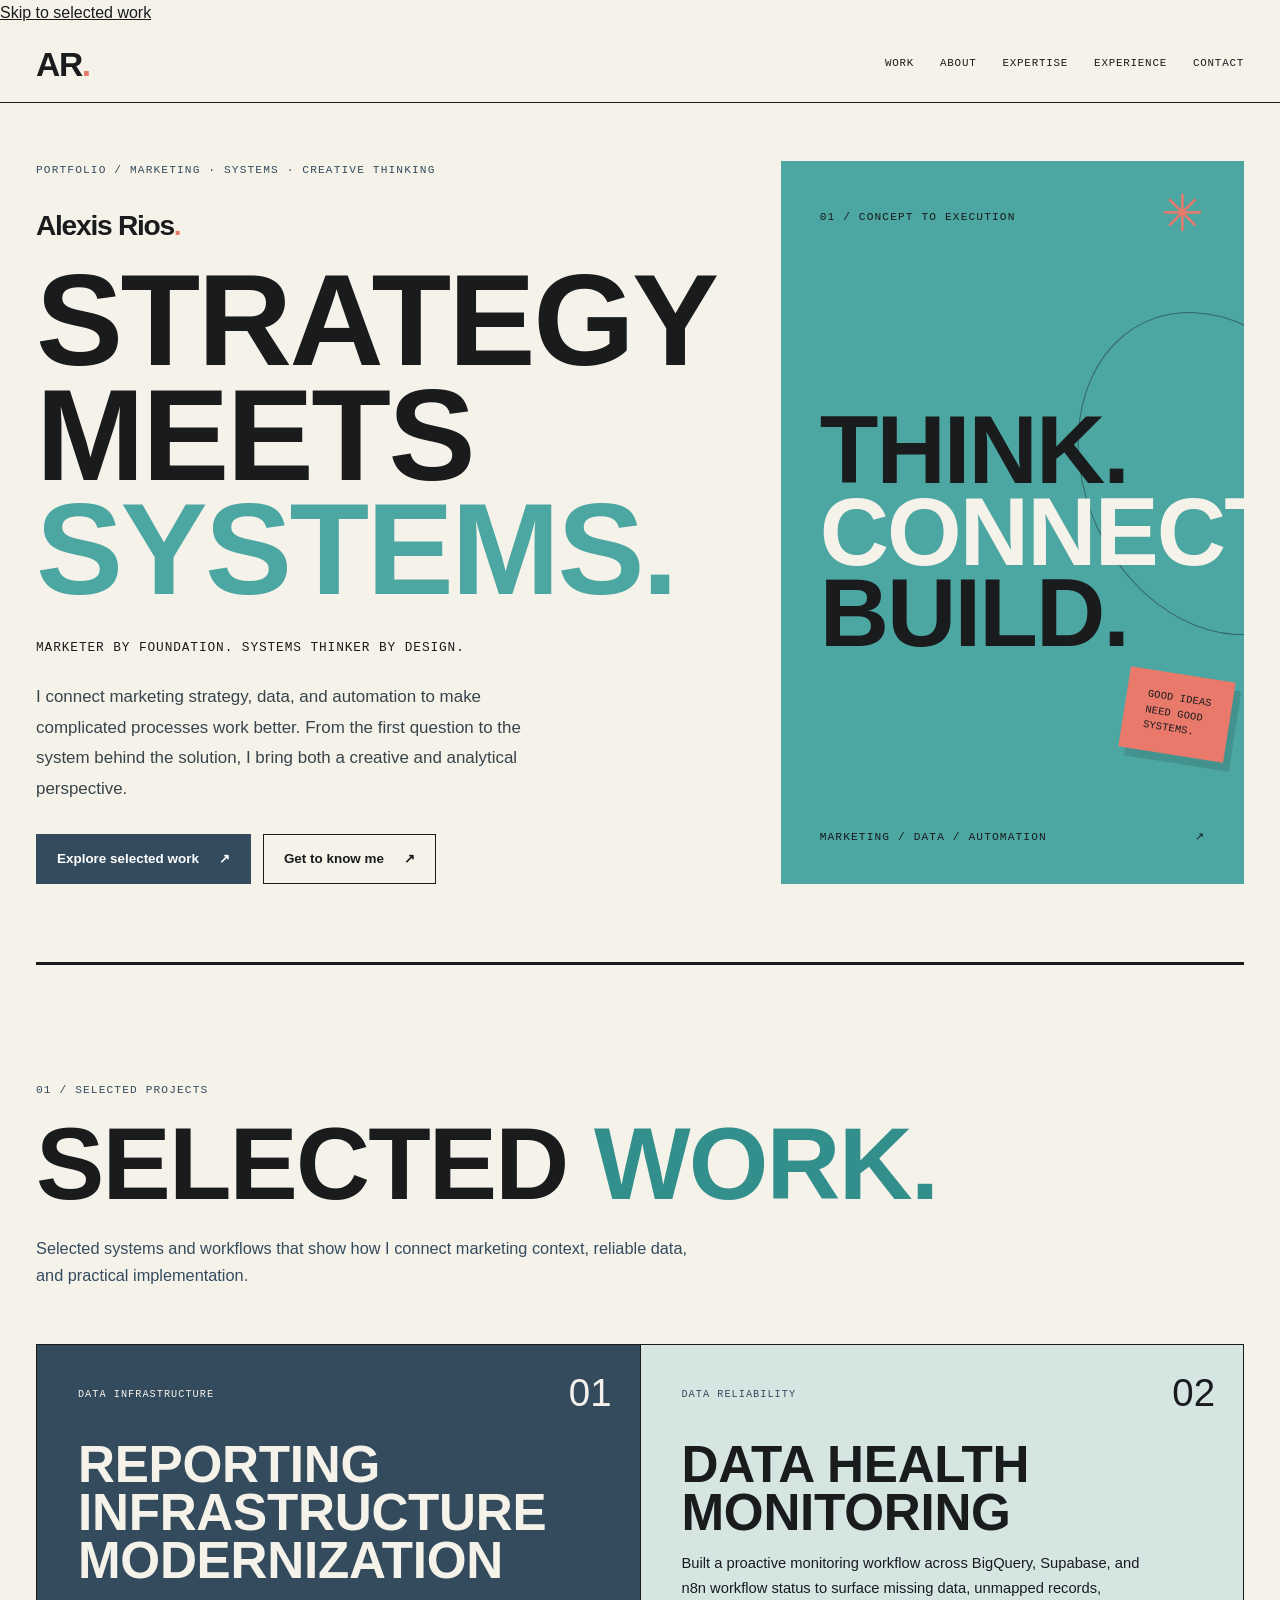
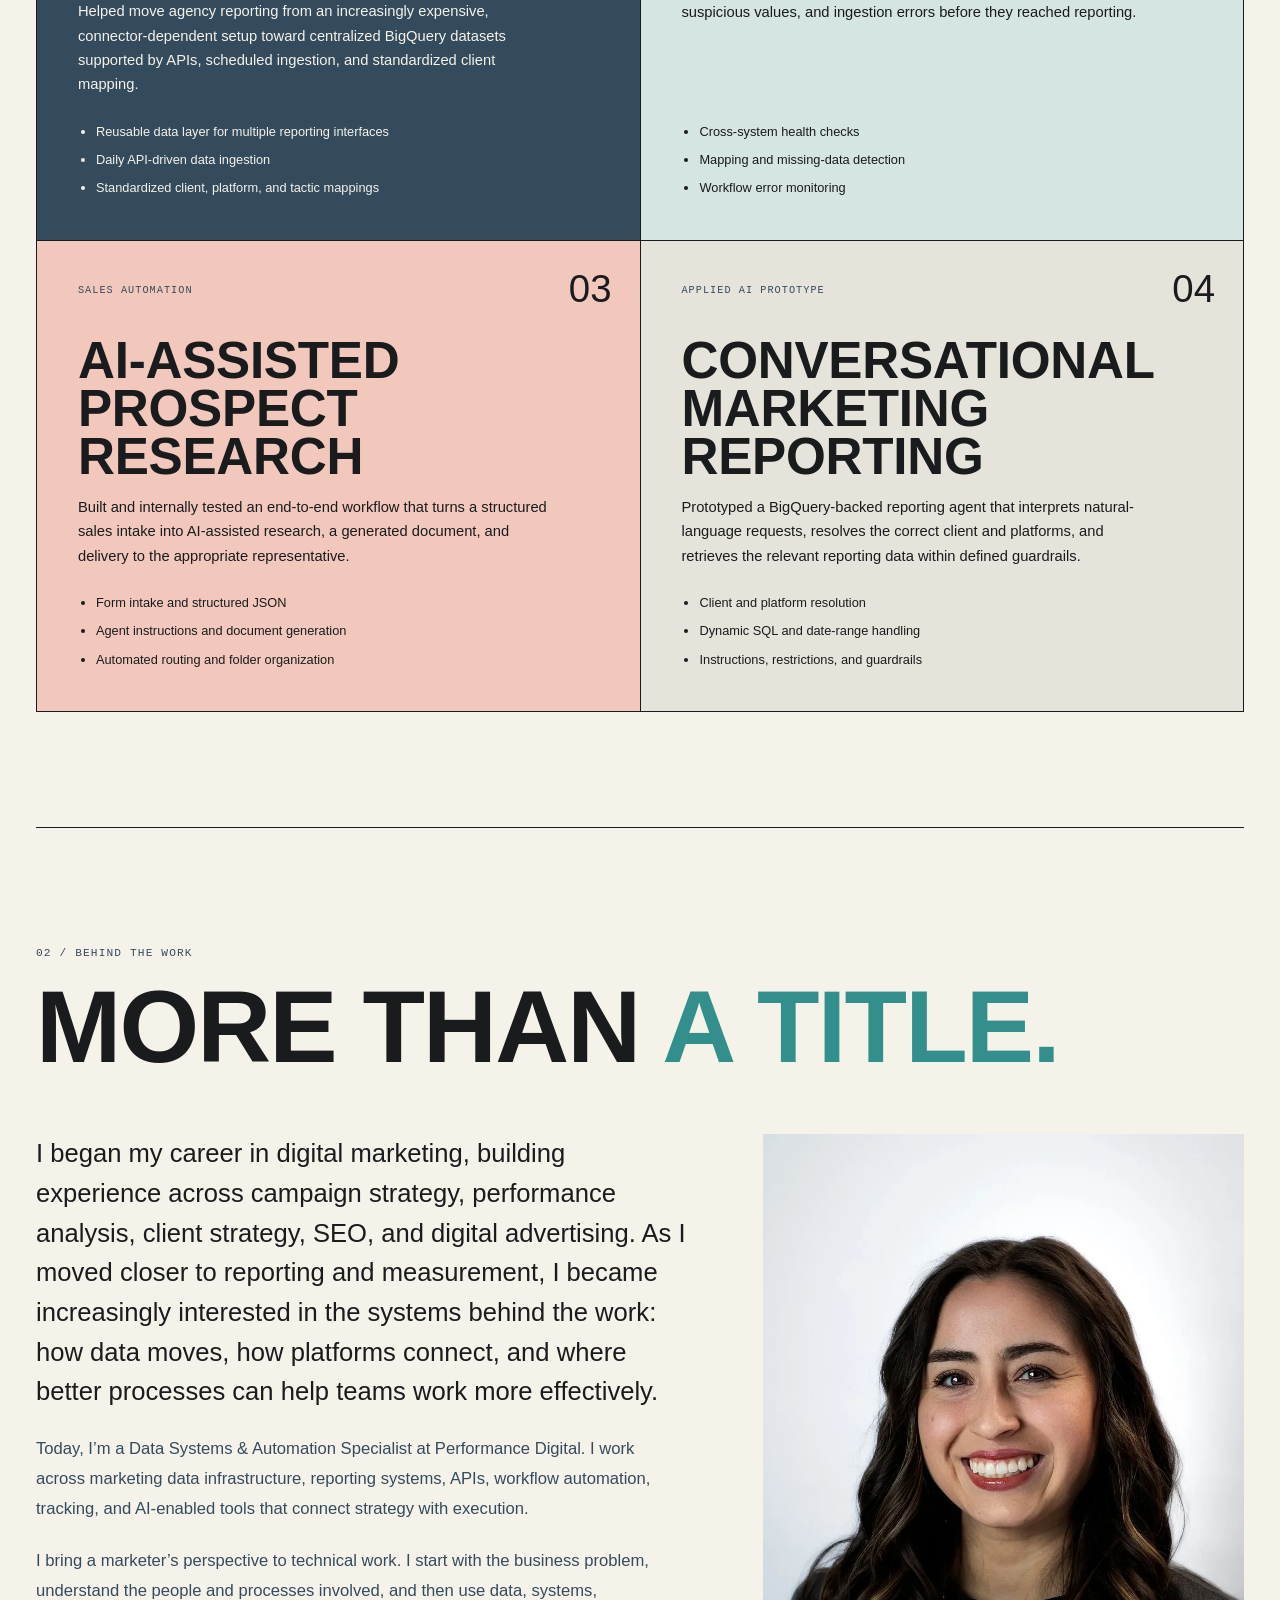
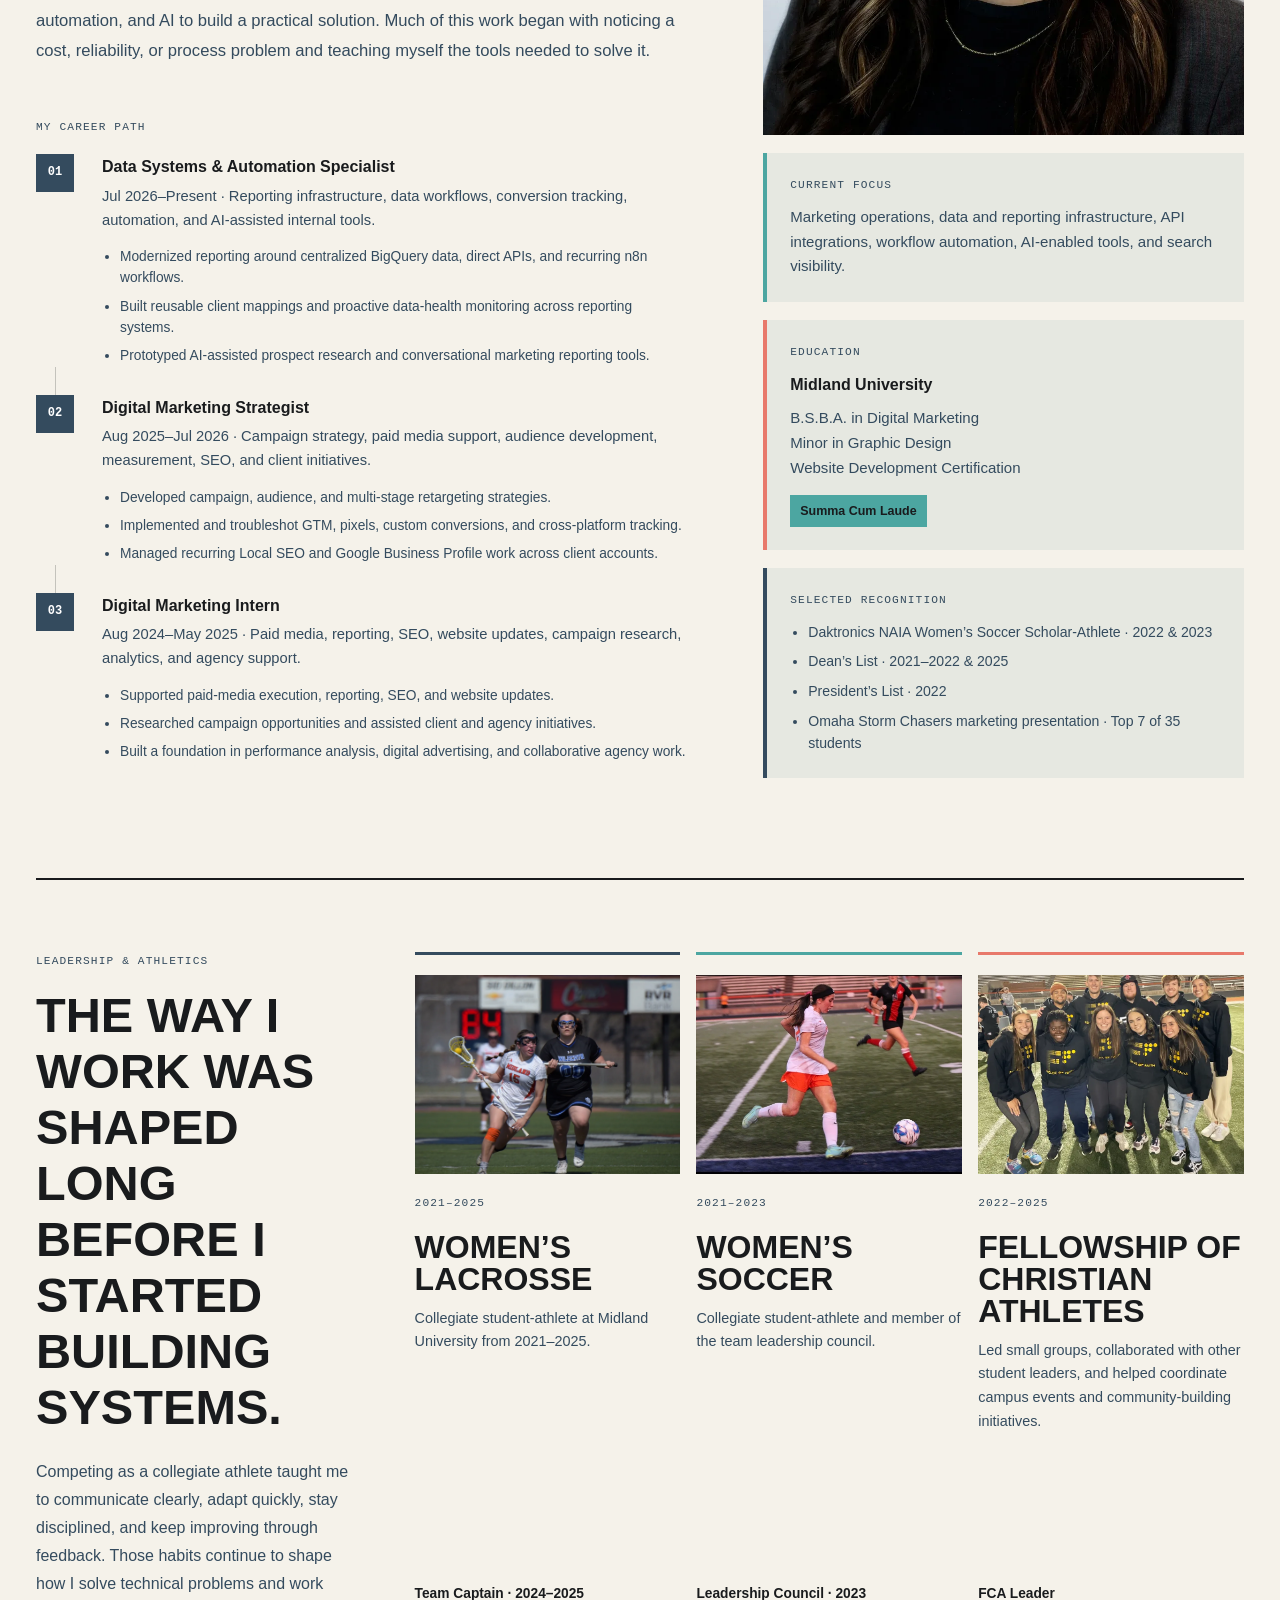
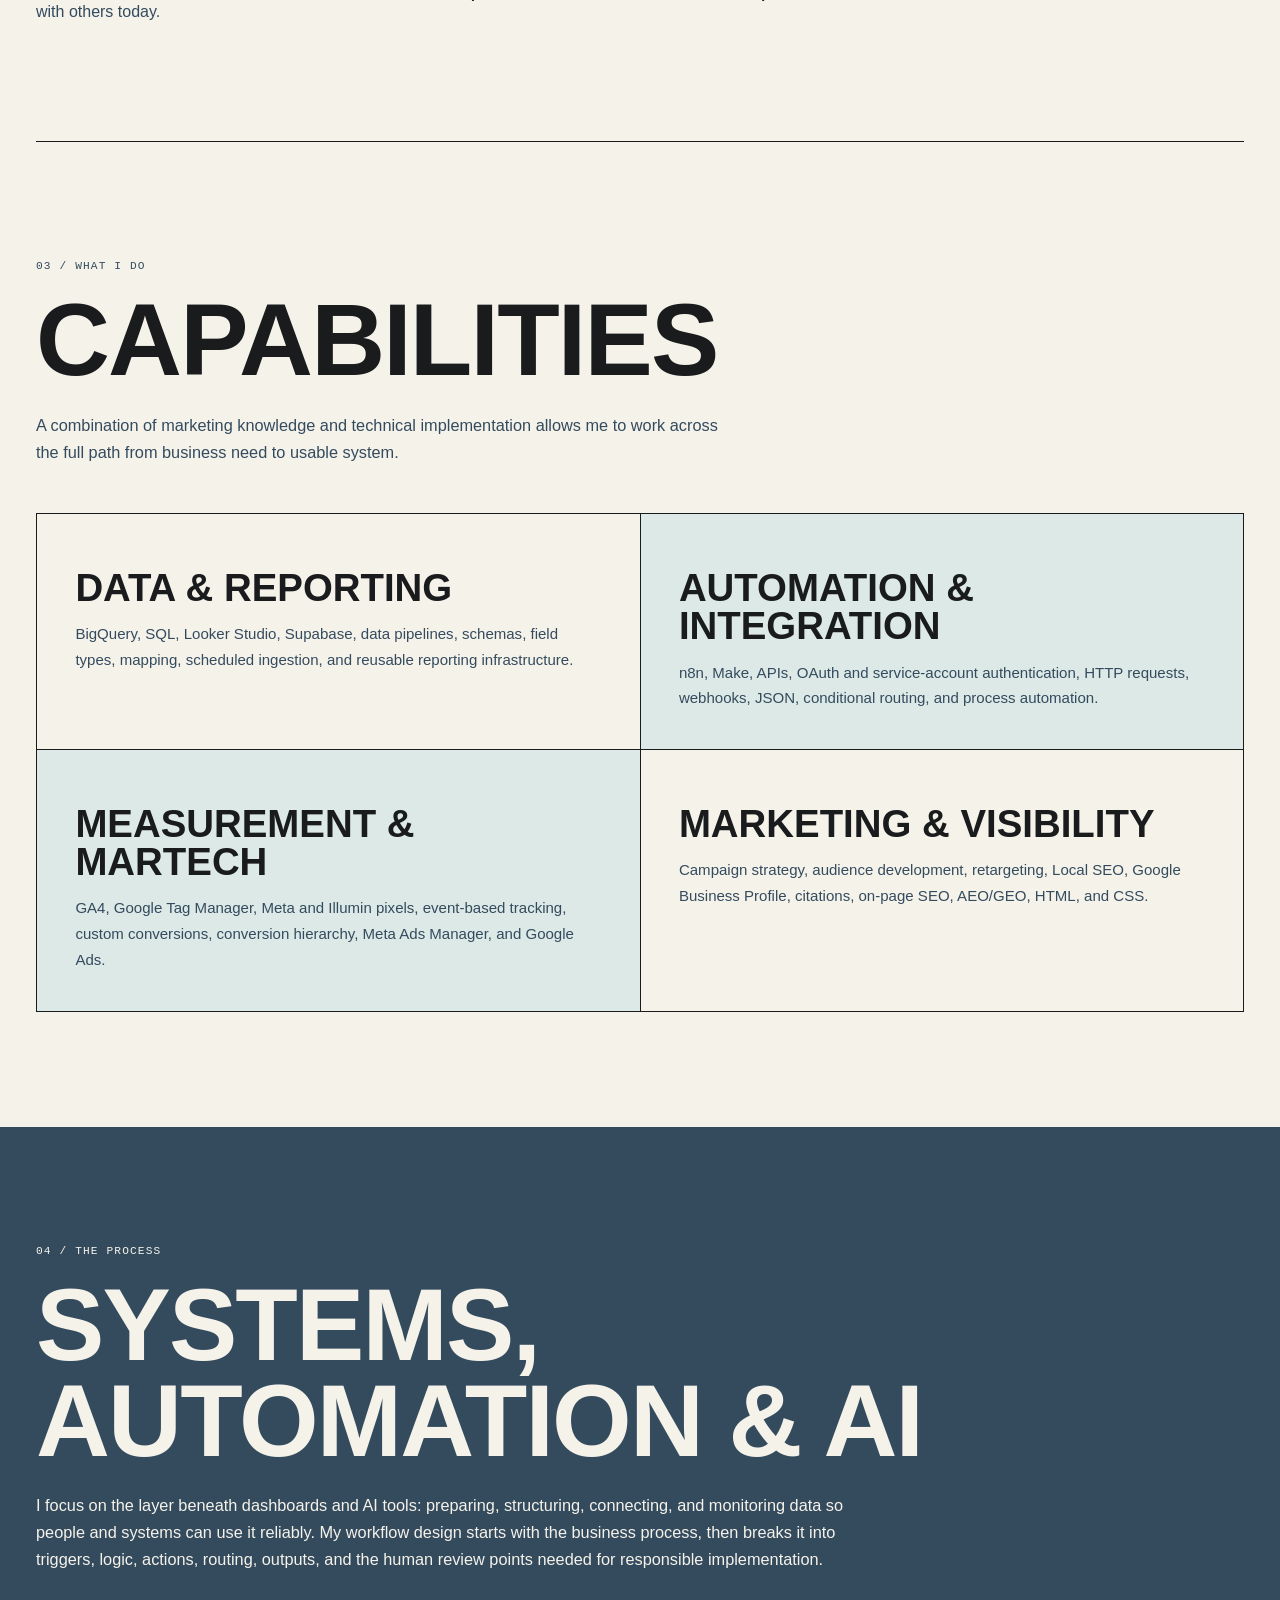
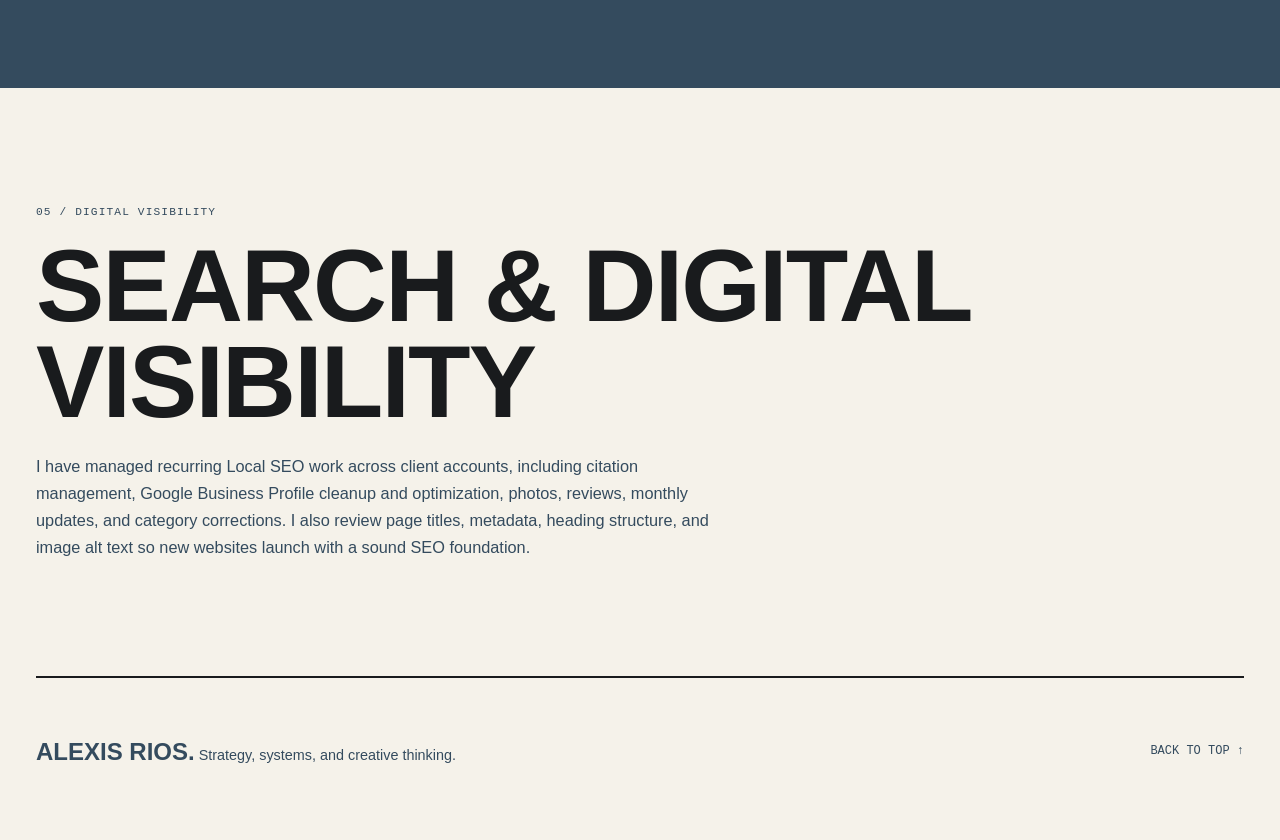
==== commit 0dc60721: "Improve accessibility and editorial page semantics" ====
--- a/index.html
+++ b/index.html
@@ -11,16 +11,17 @@
   <link rel="preconnect" href="https://fonts.googleapis.com">
   <link rel="preconnect" href="https://fonts.gstatic.com" crossorigin>
   <link href="https://fonts.googleapis.com/css2?family=Barlow+Condensed:wght@500;600;700;800&family=DM+Sans:wght@400;500;600;700&family=IBM+Plex+Mono:wght@400;500&display=swap" rel="stylesheet">
-  <link rel="stylesheet" href="styles.css?v=creative-refined-1">
+  <link rel="stylesheet" href="styles.css?v=creative-refined-2">
 </head>
 
 <body>
+  <a class="skip-link" href="#featured-work">Skip to selected work</a>
 
   <header class="site-header">
-    <nav class="nav-container">
+    <nav class="nav-container" aria-label="Primary navigation">
       <a href="#top" class="nav-brand" aria-label="Alexis Rios, back to top">AR<span class="brand-dot">.</span></a>
 
-      <div class="nav-links">
+      <div class="nav-links" id="primary-links">
         <a href="#featured-work">Work</a>
         <a href="#about">About</a>
         <a href="#capabilities">Expertise</a>
@@ -52,9 +53,9 @@
     </section>
 
     <span id="featured-work" class="anchor-marker" aria-hidden="true"></span>
-    <section id="strategy" class="portfolio-section">
+    <section id="strategy" class="portfolio-section" aria-labelledby="selected-work-heading">
       <p class="section-label">01 / Selected Projects</p>
-      <h2>Selected <span class="accent-word">Work.</span></h2>
+      <h2 id="selected-work-heading">Selected <span class="accent-word">Work.</span></h2>
       <p>
         Selected systems and workflows that show how I connect marketing
         context, reliable data, and practical implementation.
--- a/styles.css
+++ b/styles.css
@@ -839,11 +839,152 @@
   }
 }
 
-/* Marketing case study entry point */
-.case-preview-grid{display:grid;grid-template-columns:repeat(2,minmax(0,1fr));gap:16px;margin-top:48px}
-.case-preview-card{display:flex;flex-direction:column;min-width:0;padding:30px;border:1px solid var(--border);border-radius:var(--radius);background:var(--surface)}
-.case-preview-card h3{margin:18px 0 10px;font-size:1.55rem;line-height:1.2}
-.case-preview-card p{margin:0 0 26px;color:var(--text-muted);line-height:1.7}
-.case-preview-card .button,.case-preview-status{align-self:flex-start;margin-top:auto}
-.case-preview-status{padding:9px 15px;border:1px solid var(--border);border-radius:50px;color:var(--accent);font-size:.82rem;font-weight:700}
-@media(max-width:700px){.case-preview-grid{grid-template-columns:1fr;margin-top:36px}.case-preview-card{padding:24px}}
+
+/* CREATIVE BUT REFINED — editorial design layer.
+   Adjust the five palette tokens below to change the identity. */
+:root {
+  --bg: #F5F2EA;
+  --surface: #F5F2EA;
+  --surface-soft: #E5E6DF;
+  --text: #191B1D;
+  --text-muted: #344B5E;
+  --border: rgba(25,27,29,.22);
+  --accent: #344B5E;
+  --accent-dark: #243746;
+  --teal: #4CA6A1;
+  --coral: #E8796B;
+  --max-width: 1360px;
+  --radius: 2px;
+  --font-display: 'Barlow Condensed', 'Arial Narrow', sans-serif;
+  --font-body: 'DM Sans', Arial, sans-serif;
+  --font-detail: 'IBM Plex Mono', monospace;
+}
+body {font-family:var(--font-body);background:var(--bg);color:var(--text);line-height:1.65;overflow-x:hidden}
+.site-header {background:rgba(245,242,234,.97);backdrop-filter:none;border-bottom:1px solid var(--text)}
+.nav-container {width:min(var(--max-width),calc(100% - 72px));min-height:76px}
+.nav-brand {font-family:var(--font-display);font-size:2.1rem;line-height:1;font-weight:800;letter-spacing:-.04em}
+.brand-dot,.hero-dot {color:var(--coral)}
+.nav-links {gap:0 26px}
+.nav-links a {text-transform:uppercase;font-family:var(--font-detail);font-size:.68rem;letter-spacing:.07em;color:var(--text)}
+.nav-links a:hover {color:#9C4339}
+.hero {width:min(var(--max-width),calc(100% - 72px));min-height:min(810px,calc(100svh - 76px));grid-template-columns:minmax(0,1.2fr) minmax(320px,.8fr);gap:clamp(24px,4vw,64px);padding:58px 0 78px}
+.hero-content {max-width:none}
+.eyebrow,.section-label,.work-tag,.card-label,.about-subheading,.leadership-year,.hero-art-top,.hero-art-bottom {font-family:var(--font-detail);text-transform:uppercase;font-size:.7rem!important;font-weight:500;letter-spacing:.10em}
+.eyebrow {color:var(--accent);margin-bottom:34px}
+.hero h1 {font-family:var(--font-display);font-weight:800;line-height:.88;letter-spacing:-.025em;text-transform:uppercase}
+.hero-name {display:block;font-family:var(--font-body);font-size:clamp(1.25rem,2.2vw,2rem);font-weight:700;letter-spacing:-.045em;text-transform:none;margin-bottom:24px}
+.hero-display {display:block;font-size:clamp(5.4rem,10.2vw,11rem)}
+.hero-display-line {display:block}
+.hero-display em {font-style:normal;color:var(--teal)}
+.hero-focus {margin:30px 0 0;font-family:var(--font-detail);font-size:clamp(.72rem,1vw,.86rem);font-weight:500;letter-spacing:.07em}
+.hero-summary {max-width:540px;margin-top:24px;font-size:1.06rem;line-height:1.8;color:#38444A}
+.hero-actions {margin-top:30px}
+.button {border-radius:0;min-height:50px;font-size:.84rem;transform:none}
+.button:hover {transform:none}
+.button-primary {background:var(--accent);border-color:var(--accent)}
+.button-secondary {background:transparent;border-color:var(--text)}
+.button span {margin-left:20px}
+.hero-art {position:relative;align-self:stretch;min-height:510px;background:var(--teal);padding:clamp(22px,3vw,42px);display:flex;flex-direction:column;justify-content:space-between;overflow:hidden}
+.hero-art:after {content:"";position:absolute;width:56%;height:46%;border:1.5px solid rgba(25,27,29,.45);border-radius:50%;right:-22%;top:20%;transform:rotate(-25deg)}
+.hero-art-top,.hero-art-bottom {display:flex;justify-content:space-between;gap:12px;align-items:center;position:relative;z-index:1}
+.hero-art-star {font-size:3.2rem;color:var(--coral);line-height:.7}
+.hero-art-center {position:relative;z-index:1;font-family:var(--font-display);font-size:clamp(4.8rem,7.5vw,8.6rem);font-weight:800;line-height:.85;letter-spacing:-.02em;display:flex;flex-direction:column}
+.hero-art-center span:nth-child(2){color:#F5F2EA}
+.hero-art-sticker {position:absolute;z-index:2;right:3%;bottom:18%;background:var(--coral);padding:17px 21px;transform:rotate(9deg);font-family:var(--font-detail);font-size:.65rem;line-height:1.5;letter-spacing:.02em;box-shadow:7px 8px 0 rgba(25,27,29,.14)}
+.anchor-marker {scroll-margin-top:80px}
+.portfolio-section {width:min(var(--max-width),calc(100% - 72px));padding:clamp(76px,9vw,150px) 0;border-top:1px solid var(--text)}
+.section-label {color:var(--accent);margin-bottom:17px}
+.portfolio-section h2 {max-width:none;font-family:var(--font-display);font-size:clamp(4.5rem,8vw,8.5rem);font-weight:800;line-height:.93;letter-spacing:-.018em;text-transform:uppercase}
+.accent-word {color:#338F8B}
+.portfolio-section>p:not(.section-label) {max-width:700px;font-size:1.02rem}
+#strategy {border-top:3px solid var(--ink,#191B1D)}
+#strategy > p:not(.section-label) {max-width:660px}
+.work-grid {grid-template-columns:repeat(12,minmax(0,1fr));gap:0;margin-top:55px;border-top:1px solid var(--text);border-left:1px solid var(--text)}
+.work-card {grid-column:span 6;min-height:390px;position:relative;padding:clamp(26px,3.2vw,48px);border:0;border-right:1px solid var(--text);border-bottom:1px solid var(--text);border-radius:0;background:transparent;display:flex;flex-direction:column;align-items:flex-start}
+.work-card:nth-child(1){background:var(--accent);color:#F5F2EA}
+.work-card:nth-child(2){background:#D5E5E2}
+.work-card:nth-child(3){background:#F2C8BD}
+.work-card:nth-child(4){background:#E6E3DB}
+.work-card:nth-child(1) .work-tag,.work-card:nth-child(1) h3,.work-card:nth-child(1) p,.work-card:nth-child(1) li{color:#F5F2EA}
+.work-card .work-tag {font-size:.64rem!important;margin-bottom:38px}
+.work-card h3 {font-family:var(--font-display);font-size:clamp(2.6rem,4vw,4.6rem);line-height:.94;text-transform:uppercase;letter-spacing:-.005em;max-width:520px;margin:0}
+.work-card>p:not(.work-tag){color:inherit;line-height:1.65;font-size:.92rem;max-width:480px}
+.work-card ul {margin-top:auto;padding-top:25px;font-size:.8rem;line-height:1.6}
+.work-card:nth-child(even) {transform:none}
+.work-card::before {content:"0" counter(project);counter-increment:project;position:absolute;right:28px;top:29px;font-family:var(--font-display);font-size:2.4rem;line-height:1}
+.work-grid{counter-reset:project}
+.about-grid {grid-template-columns:minmax(0,1.15fr) minmax(280px,.85fr);gap:clamp(36px,6vw,88px)}
+.section-heading{margin-bottom:60px}
+.about-content .about-intro {font-size:clamp(1.25rem,2vw,1.65rem);line-height:1.55;color:var(--text)}
+.about-content>p{line-height:1.8}
+.about-photo {border:0;border-radius:0;aspect-ratio:4/5}
+.about-card {border:0;border-left:4px solid var(--teal);border-radius:0;background:#E6E8E1;padding:23px}
+.about-card:nth-child(3) {border-left-color:var(--coral)}
+.about-card:nth-child(4) {border-left-color:var(--accent)}
+.card-highlight {border-radius:0;background:var(--teal);color:var(--text)}
+.career-step {grid-template-columns:52px 1fr}
+.career-number {border-radius:0;background:var(--accent);color:#fff;border-color:var(--accent);font-family:var(--font-detail)}
+.career-connector {margin-left:19px}
+.leadership-block {border-top:2px solid var(--text)}
+.leadership-intro h3 {font-family:var(--font-display);font-weight:700;text-transform:uppercase;font-size:clamp(2.4rem,3.8vw,4.7rem);letter-spacing:0}
+.leadership-card {background:transparent;border:0;border-top:3px solid var(--accent);border-radius:0;padding:20px 0}
+.leadership-card:nth-child(2){border-top-color:var(--teal)}
+.leadership-card:nth-child(3){border-top-color:var(--coral)}
+.leadership-media {border-radius:0}
+.leadership-card h4 {font-family:var(--font-display);font-size:2rem;text-transform:uppercase;line-height:1}
+.capability-grid {gap:0;border-top:1px solid var(--text);border-left:1px solid var(--text)}
+.capability-card {border-radius:0;background:transparent;border:0;border-right:1px solid var(--text);border-bottom:1px solid var(--text);padding:clamp(24px,3vw,40px)}
+.capability-card:nth-child(2),.capability-card:nth-child(3){background:#DCE9E6}
+.capability-card h3 {font-family:var(--font-display);text-transform:uppercase;font-size:clamp(2rem,3vw,3rem);line-height:1}
+#automation {background:var(--accent);color:#F5F2EA;width:100%;padding-inline:max(36px,calc((100% - var(--max-width))/2));border:0}
+#automation h2 {max-width:1000px}
+#automation .section-label,#automation>p:not(.section-label){color:#F5F2EA}
+#automation>p:not(.section-label){max-width:820px}
+#search {border:0}
+.site-footer {width:min(var(--max-width),calc(100% - 72px));border-top:2px solid var(--text);display:flex;justify-content:space-between;align-items:center;gap:20px}
+.site-footer strong {font-family:var(--font-display);font-size:1.5rem;text-transform:uppercase}
+.site-footer a {font-family:var(--font-detail);text-decoration:none;font-size:.75rem;text-transform:uppercase}
+a:focus-visible {outline:3px solid #9C4339;outline-offset:4px}
+@media(max-width:1050px) {
+  .hero{grid-template-columns:1fr;min-height:auto}
+  .hero-art{min-height:350px}
+  .hero-art-center{font-size:clamp(4.5rem,12vw,8rem)}
+  .leadership-block{grid-template-columns:1fr}
+}
+@media(max-width:900px) {
+  .nav-container{width:calc(100% - 40px);align-items:center;flex-direction:row;min-height:70px}
+  .nav-links{width:auto;justify-content:flex-end;gap:4px 16px}
+  .nav-links a{font-size:.6rem}
+  .portfolio-section,.hero,.site-footer{width:calc(100% - 40px)}
+  .about-grid{grid-template-columns:1fr}
+  .about-sidebar{display:grid;grid-template-columns:repeat(2,minmax(0,1fr))}
+  .about-photo{grid-row:span 2}
+  .leadership-cards{grid-template-columns:repeat(3,minmax(220px,1fr))}
+}
+@media(max-width:680px) {
+  html{scroll-padding-top:115px}
+  .site-header{position:relative}
+  .nav-container{display:block;padding:13px 0 10px}
+  .nav-brand{min-height:32px}
+  .nav-links{justify-content:flex-start;gap:0 14px}
+  .nav-links a{min-height:36px}
+  .hero{padding:54px 0 70px;gap:40px}
+  .hero-display{font-size:clamp(4.35rem,16vw,7rem)}
+  .hero-name{margin-bottom:21px}
+  .hero-art{display:flex;width:100%;min-height:380px}
+  .hero-art-center{font-size:clamp(4.6rem,15vw,7rem)}
+  .hero-art-sticker{bottom:13%;font-size:.55rem;padding:12px}
+  .hero-actions{flex-direction:row}
+  .button{width:auto;flex:1 1 190px}
+  .portfolio-section{padding:76px 0}
+  .portfolio-section h2{font-size:clamp(3.65rem,13vw,6rem)}
+  .work-grid{display:block}
+  .work-card{min-height:350px}
+  .work-card h3{font-size:clamp(2.75rem,11vw,4rem)}
+  .about-sidebar{display:flex}
+  .leadership-cards{display:flex;flex-direction:column;overflow:visible}
+  .capability-grid{grid-template-columns:1fr}
+  #automation{padding-inline:20px}
+  .site-footer{align-items:flex-start;flex-direction:column}
+}
+@media(prefers-reduced-motion:reduce){html{scroll-behavior:auto}}
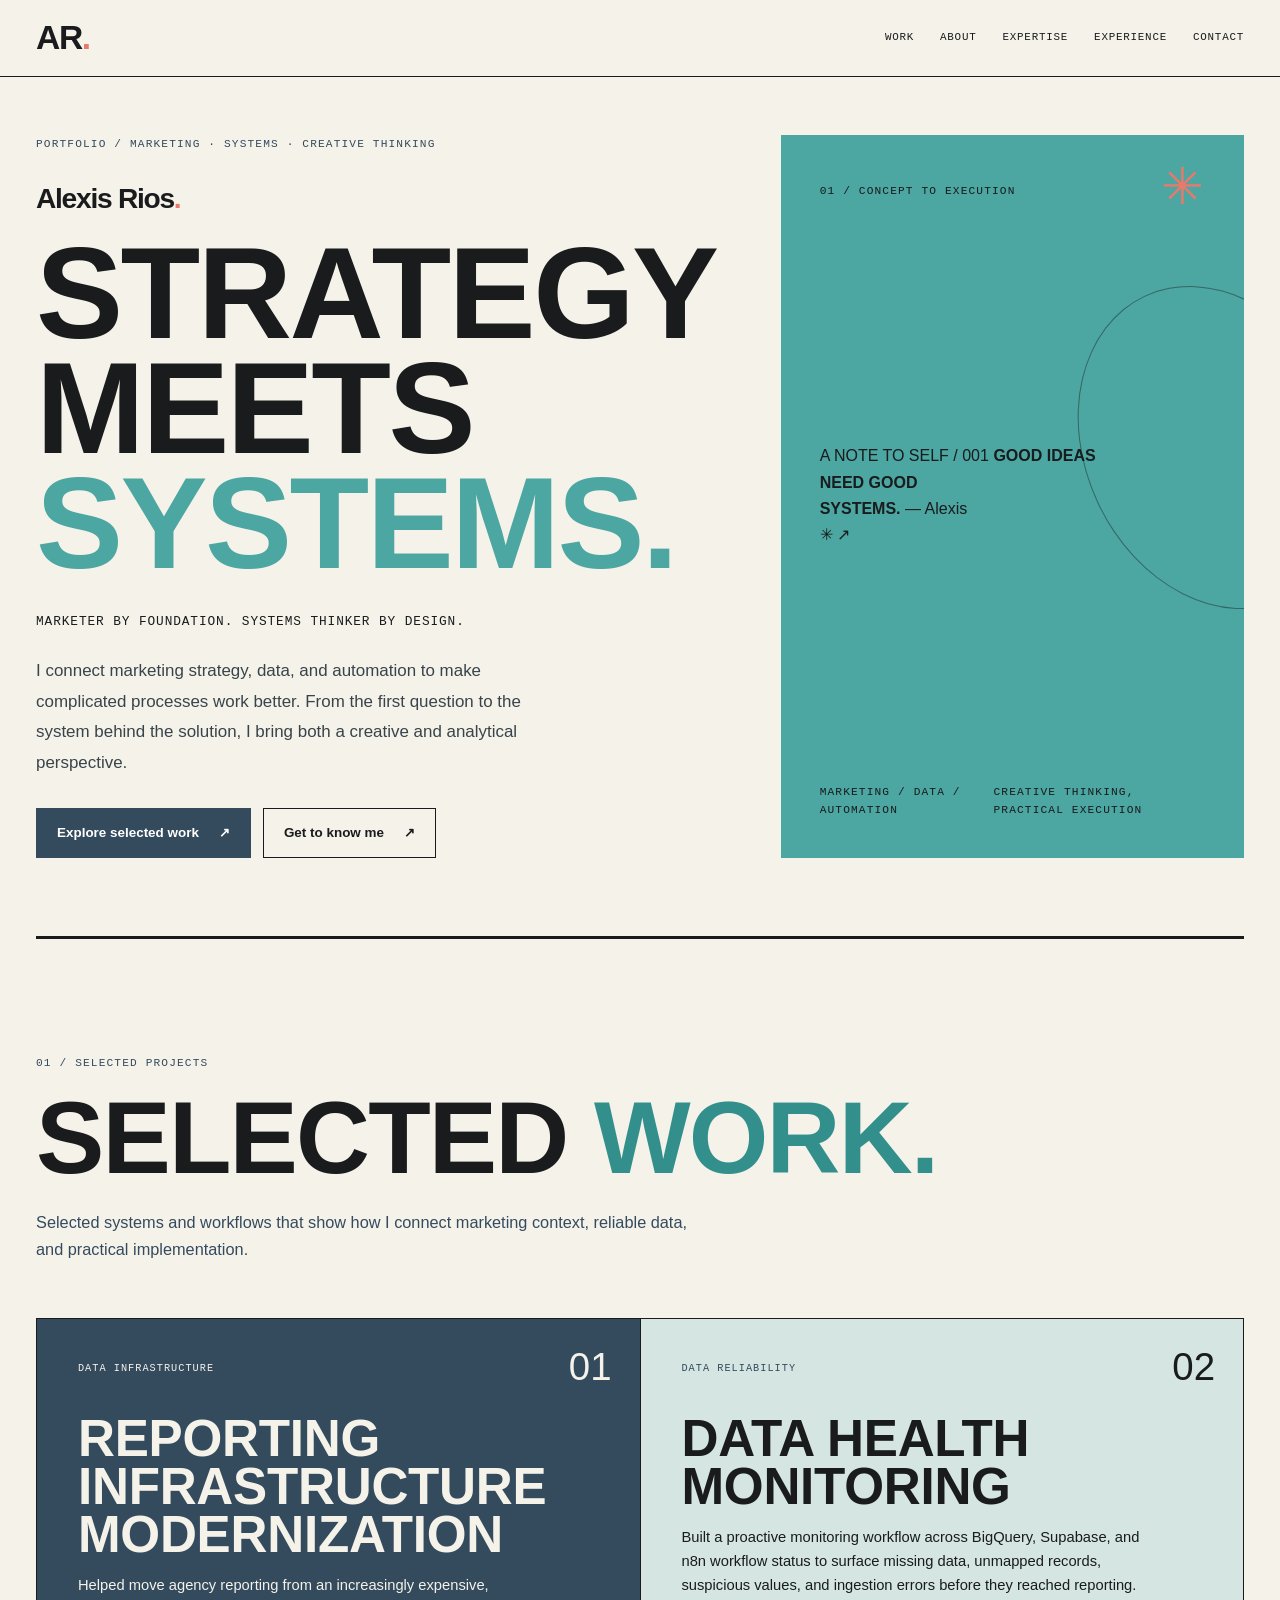
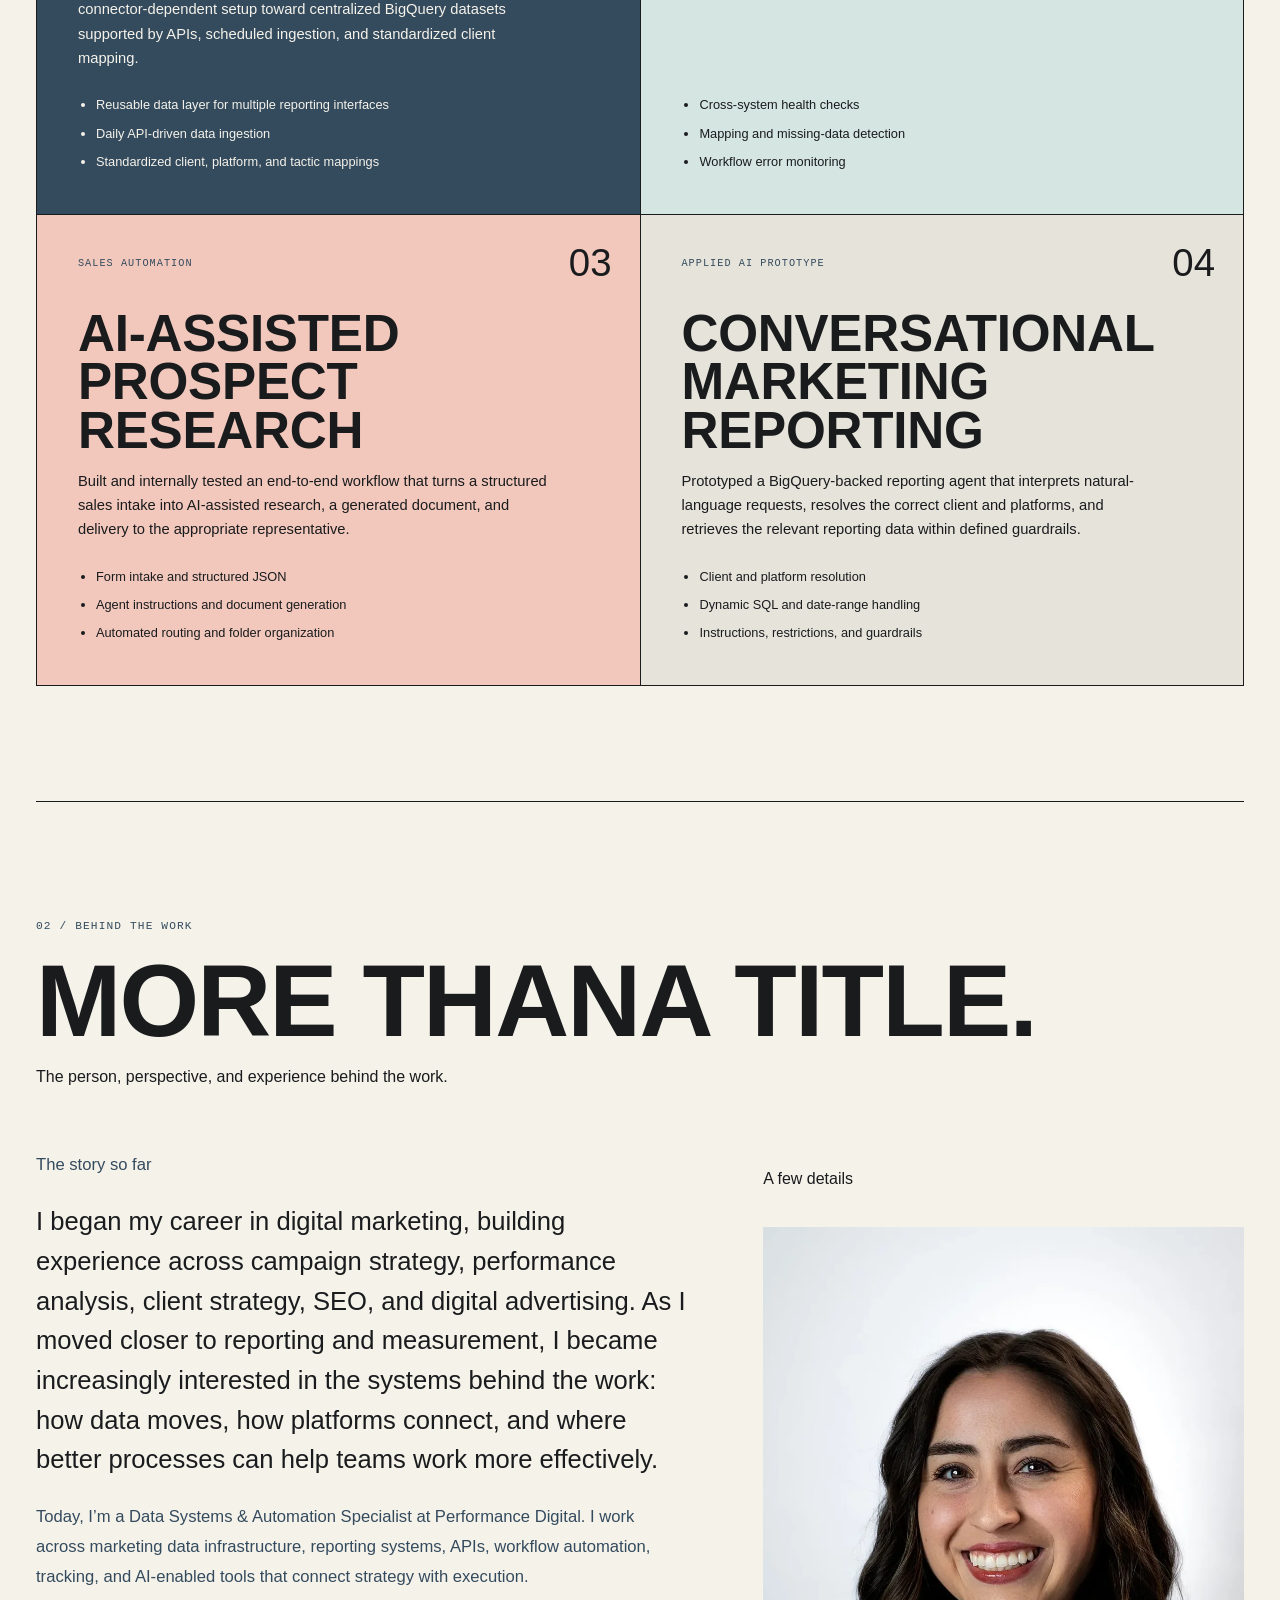
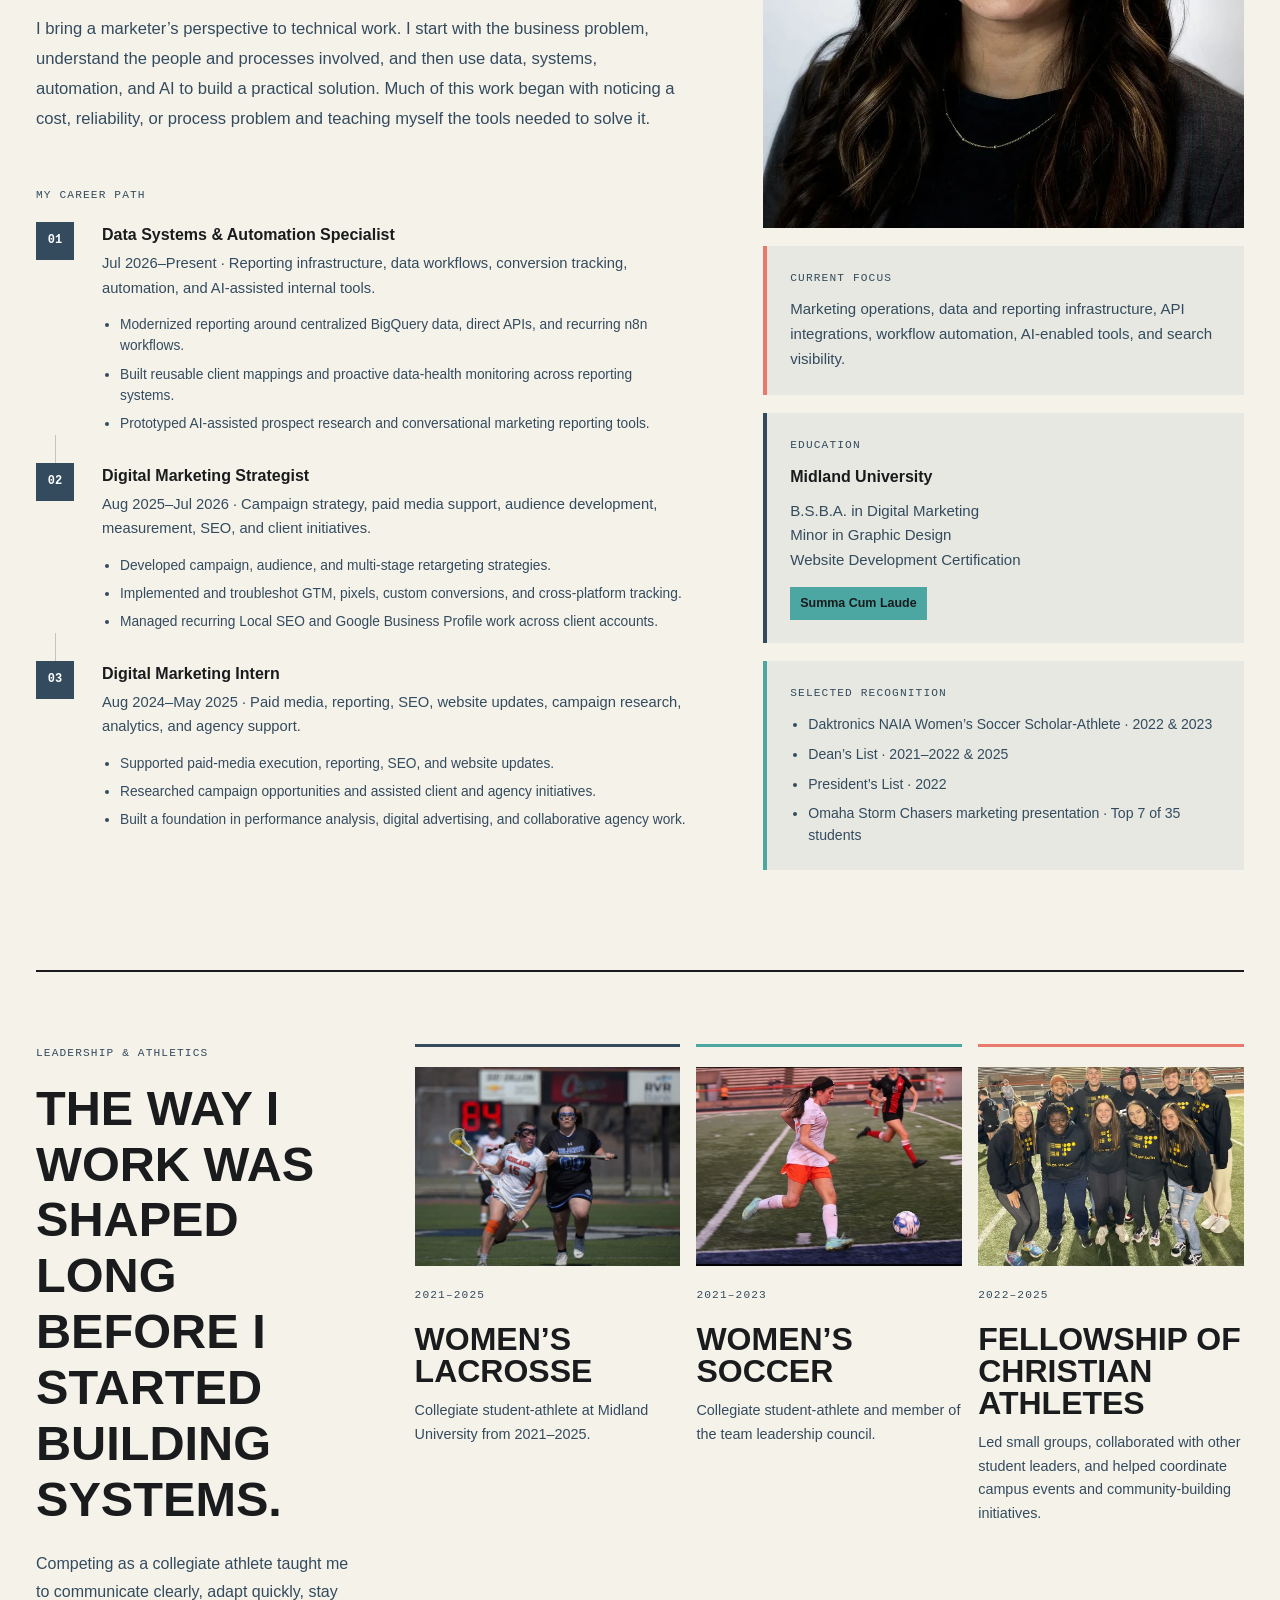
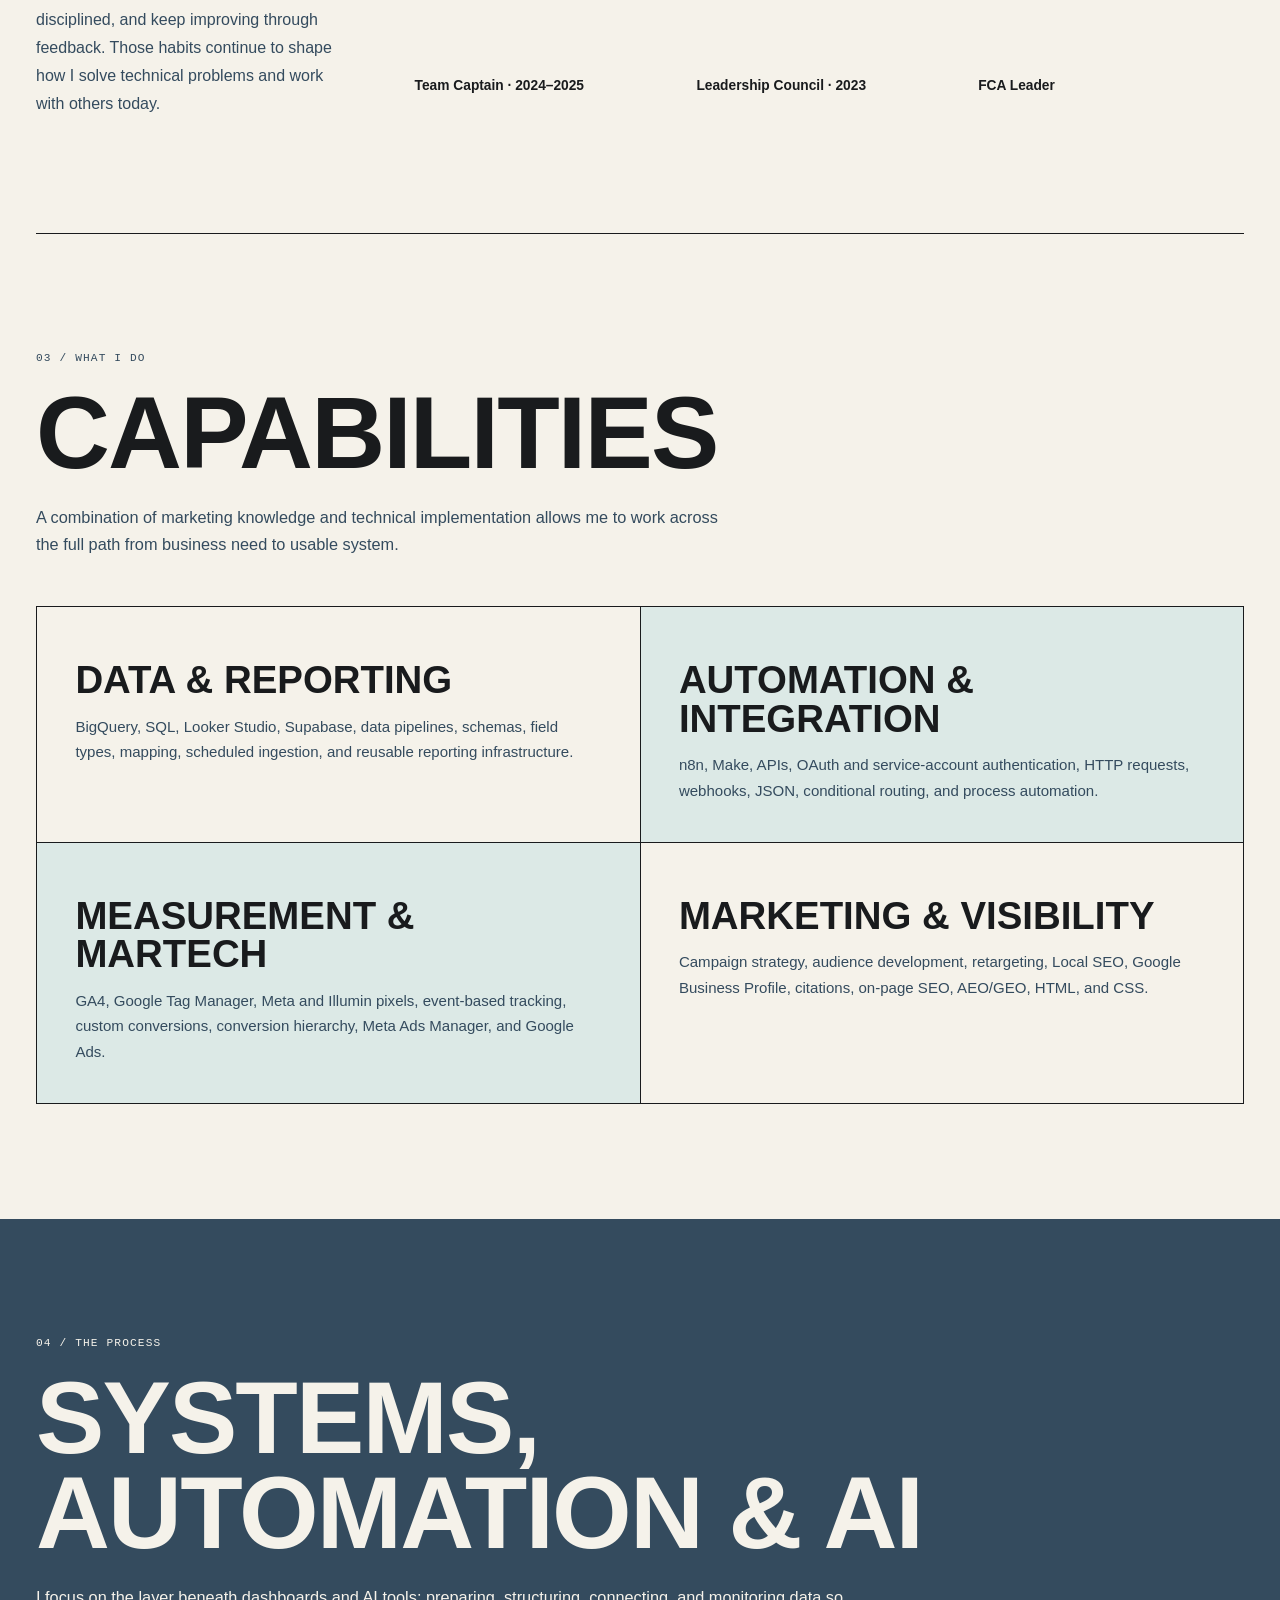
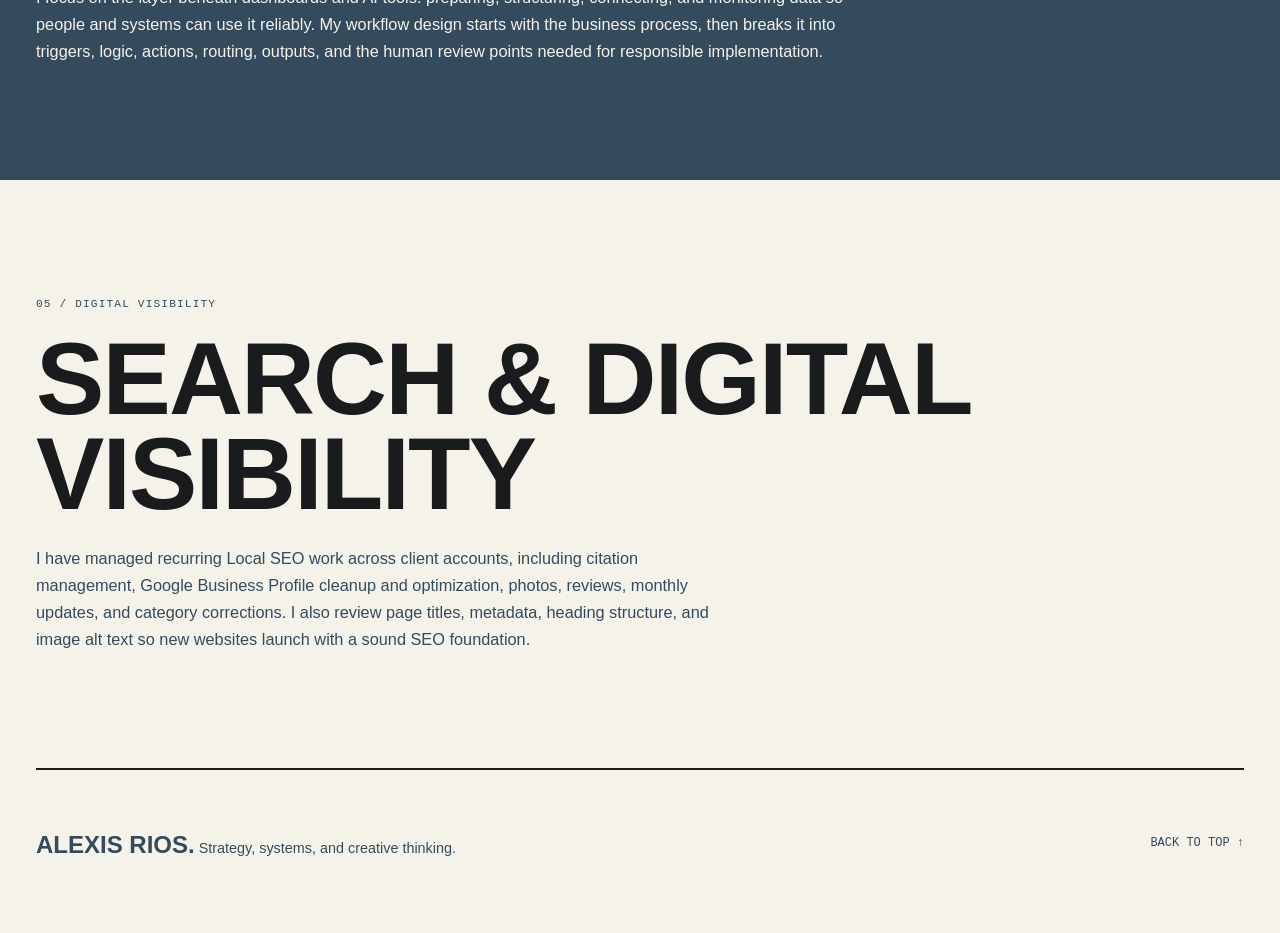
==== commit 03930242: "Feature large tactile sticky note and improve About heading structure" ====
--- a/index.html
+++ b/index.html
@@ -11,7 +11,7 @@
   <link rel="preconnect" href="https://fonts.googleapis.com">
   <link rel="preconnect" href="https://fonts.gstatic.com" crossorigin>
   <link href="https://fonts.googleapis.com/css2?family=Barlow+Condensed:wght@500;600;700;800&family=DM+Sans:wght@400;500;600;700&family=IBM+Plex+Mono:wght@400;500&display=swap" rel="stylesheet">
-  <link rel="stylesheet" href="styles.css?v=creative-refined-2">
+  <link rel="stylesheet" href="styles.css?v=creative-refined-3">
 </head>
 
 <body>
@@ -46,9 +46,17 @@
       </div>
       <aside class="hero-art" aria-label="Editorial illustration of Alexis's marketing, data, and automation work">
         <div class="hero-art-top"><span>01 / CONCEPT TO EXECUTION</span><span class="hero-art-star" aria-hidden="true">✳</span></div>
-        <div class="hero-art-center"><span>THINK.</span><span>CONNECT.</span><span>BUILD.</span></div>
-        <div class="hero-art-bottom"><span>MARKETING / DATA / AUTOMATION</span><span aria-hidden="true">↗</span></div>
-        <span class="hero-art-sticker">GOOD IDEAS<br>NEED GOOD<br>SYSTEMS.</span>
+        <div class="note-stage">
+          <div class="sticky-note">
+            <span class="note-tape" aria-hidden="true"></span>
+            <span class="note-kicker">A NOTE TO SELF / 001</span>
+            <strong>GOOD IDEAS<br>NEED GOOD<br><span>SYSTEMS.</span></strong>
+            <span class="note-signature">— Alexis</span>
+          </div>
+          <span class="note-mark note-mark-one" aria-hidden="true">✳</span>
+          <span class="note-mark note-mark-two" aria-hidden="true">↗</span>
+        </div>
+        <div class="hero-art-bottom"><span>MARKETING / DATA / AUTOMATION</span><span>CREATIVE THINKING, PRACTICAL EXECUTION</span></div>
       </aside>
     </section>
 
@@ -125,15 +133,16 @@
     </section>
 
   <section id="about" class="portfolio-section about-section">
-    <div class="section-heading">
+    <div class="section-heading about-heading">
       <p class="section-label">02 / Behind the Work</p>
-      <h2>More Than <span class="accent-word">a Title.</span></h2>
+      <h2><span class="about-heading-main">More Than</span><span class="about-heading-accent">a Title<span aria-hidden="true">.</span></span></h2>
+      <p class="about-heading-deck">The person, perspective, and experience behind the work.</p>
     </div>
 
   <div class="about-grid">
 
     <div class="about-content">
-
+      <p class="about-column-label">The story so far</p>
       <p class="about-intro">
         I began my career in digital marketing, building experience across
         campaign strategy, performance analysis, client strategy, SEO, and
@@ -213,7 +222,7 @@
     </div>
 
     <div class="about-sidebar">
-
+      <p class="about-column-label">A few details</p>
       <figure class="about-photo">
         <img
           src="assets/profile/alexis-rios-headshot.webp"
--- a/styles.css
+++ b/styles.css
@@ -988,3 +988,30 @@
   .site-footer{align-items:flex-start;flex-direction:column}
 }
 @media(prefers-reduced-motion:reduce){html{scroll-behavior:auto}}
+
+/* Review pass: small screens, keyboard navigation and readable editorial type */
+.skip-link{position:absolute;z-index:2000;top:-70px;left:16px;background:var(--text);color:var(--bg);padding:10px 16px;text-decoration:none;font-weight:700}
+.skip-link:focus{top:12px}
+:focus-visible{outline:3px solid #9C4339;outline-offset:4px}
+.hero-content,.hero-art,.work-card,.capability-card,.about-content{min-width:0}
+.hero-display{overflow-wrap:normal}
+.hero-art-center span{white-space:nowrap}
+.portfolio-section h2{overflow-wrap:break-word}
+@media(max-width:1100px) and (min-width:681px){
+  .hero-display{font-size:clamp(5.2rem,12.2vw,8.5rem)}
+}
+@media(max-width:680px){
+  .hero-display{font-size:clamp(3.75rem,14vw,6.2rem);letter-spacing:-.018em}
+  .hero-art-center{font-size:clamp(3.8rem,13.5vw,6.1rem)}
+  .hero-art{min-height:320px}
+  .hero-art-sticker{right:5%;bottom:12%}
+  .nav-links{column-gap:16px;row-gap:0}
+  .nav-links a{font-size:.65rem}
+  .work-card{padding:24px}
+  .work-card ul{padding-left:18px}
+}
+@media(max-width:360px){
+  .hero-display{font-size:13.1vw}
+  .hero-art-center{font-size:12.8vw}
+  .portfolio-section h2{font-size:12vw}
+}
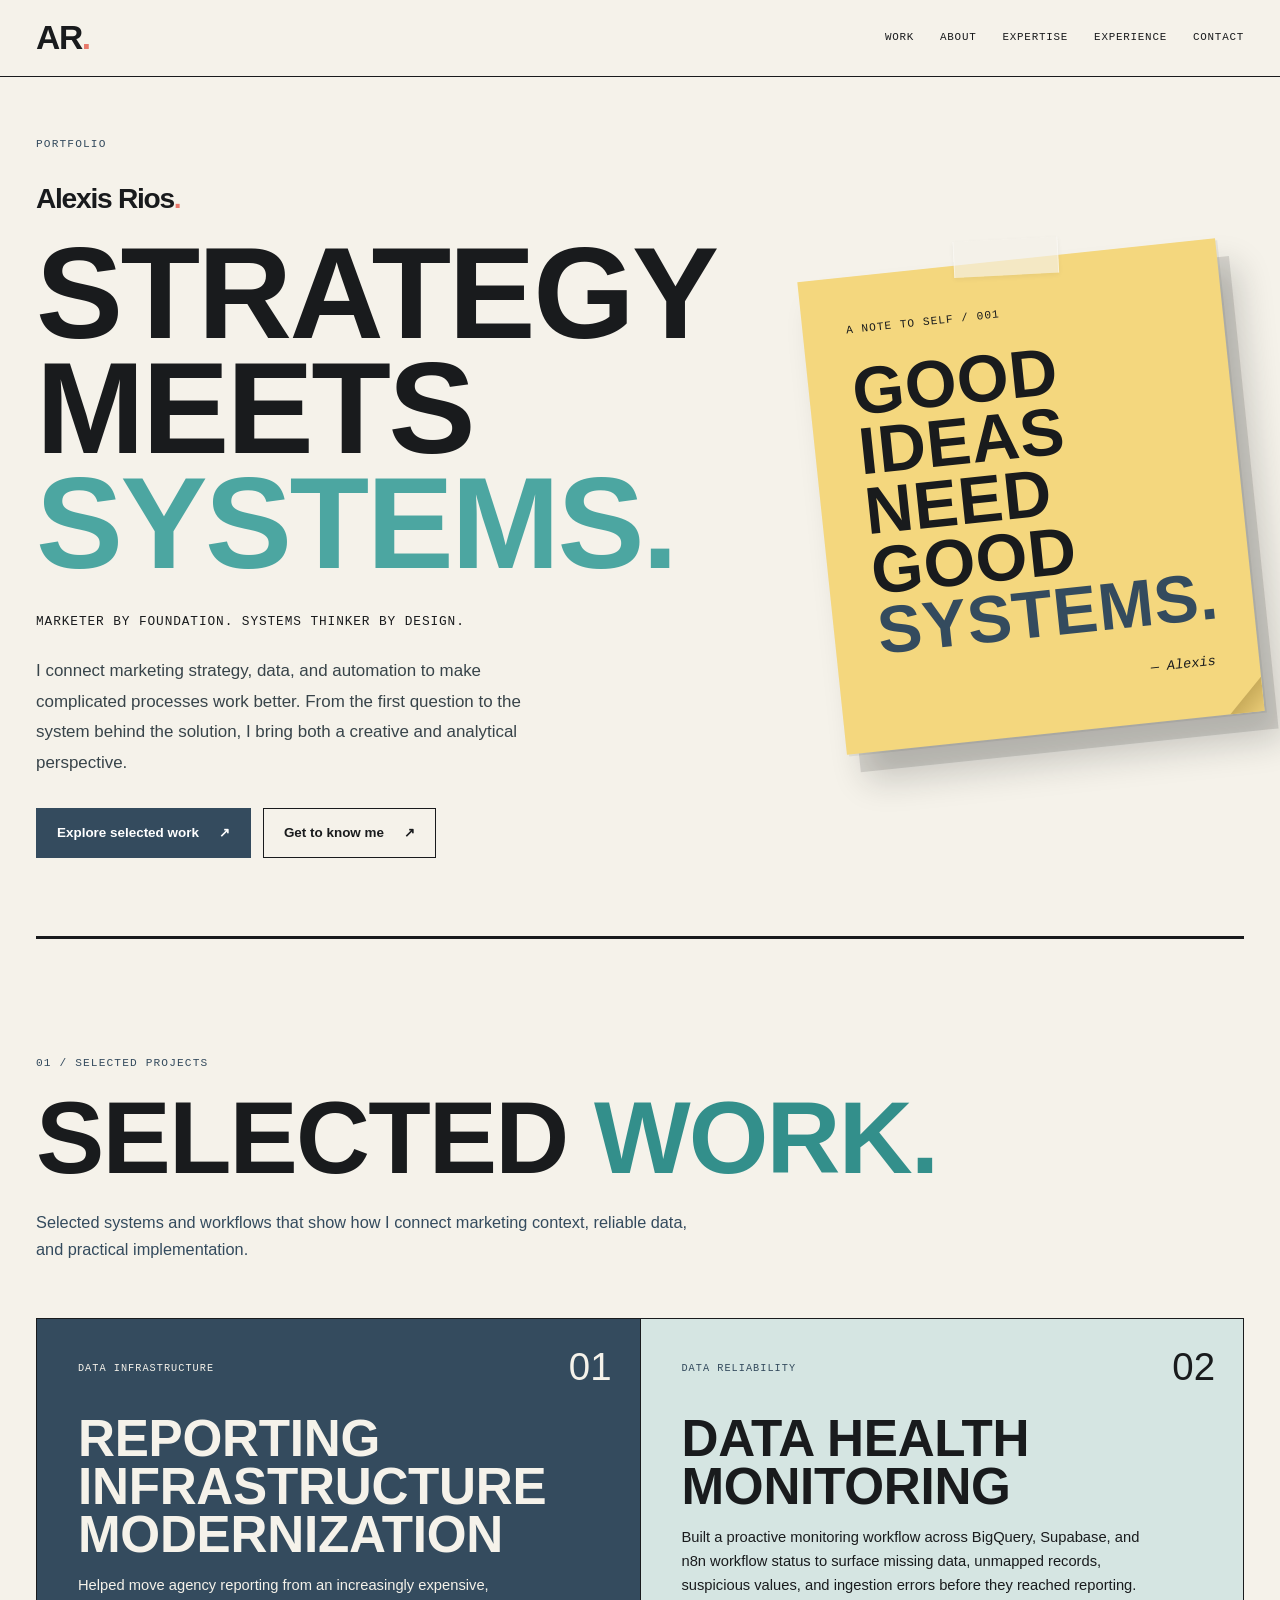
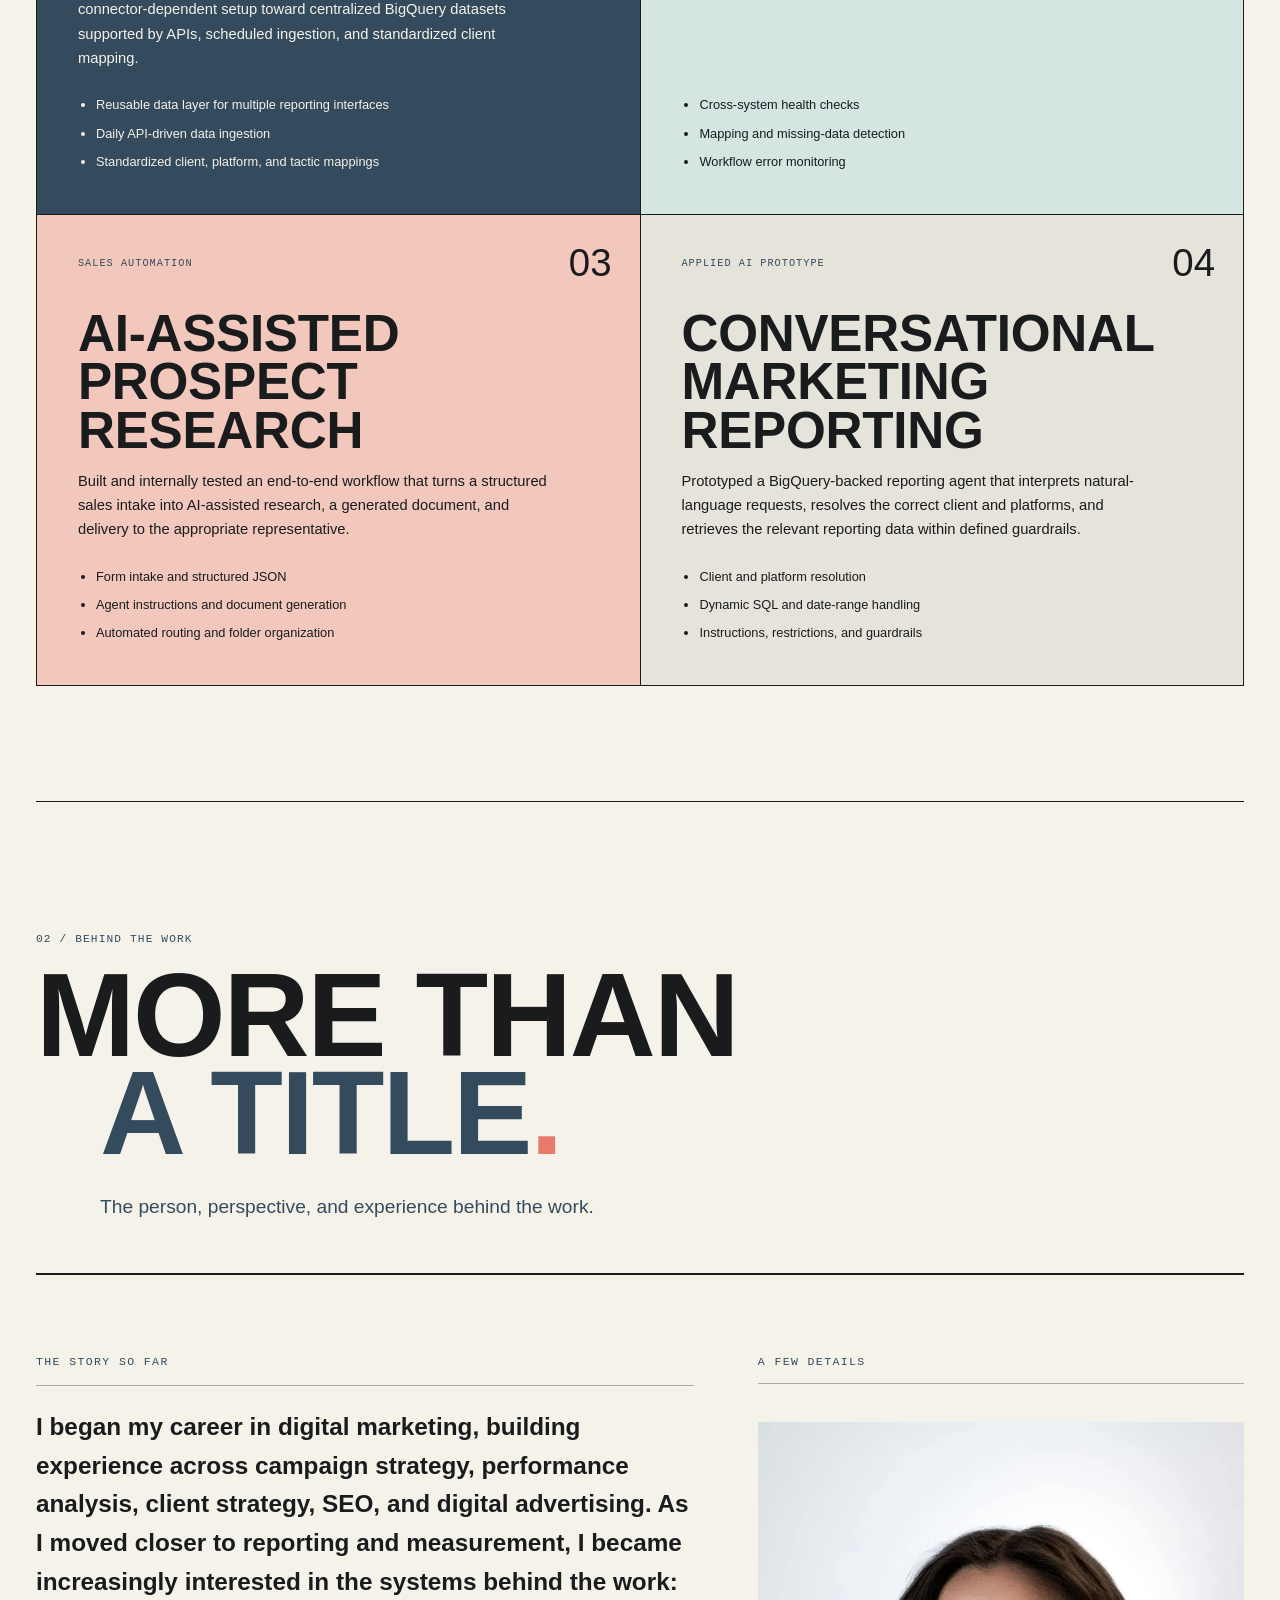
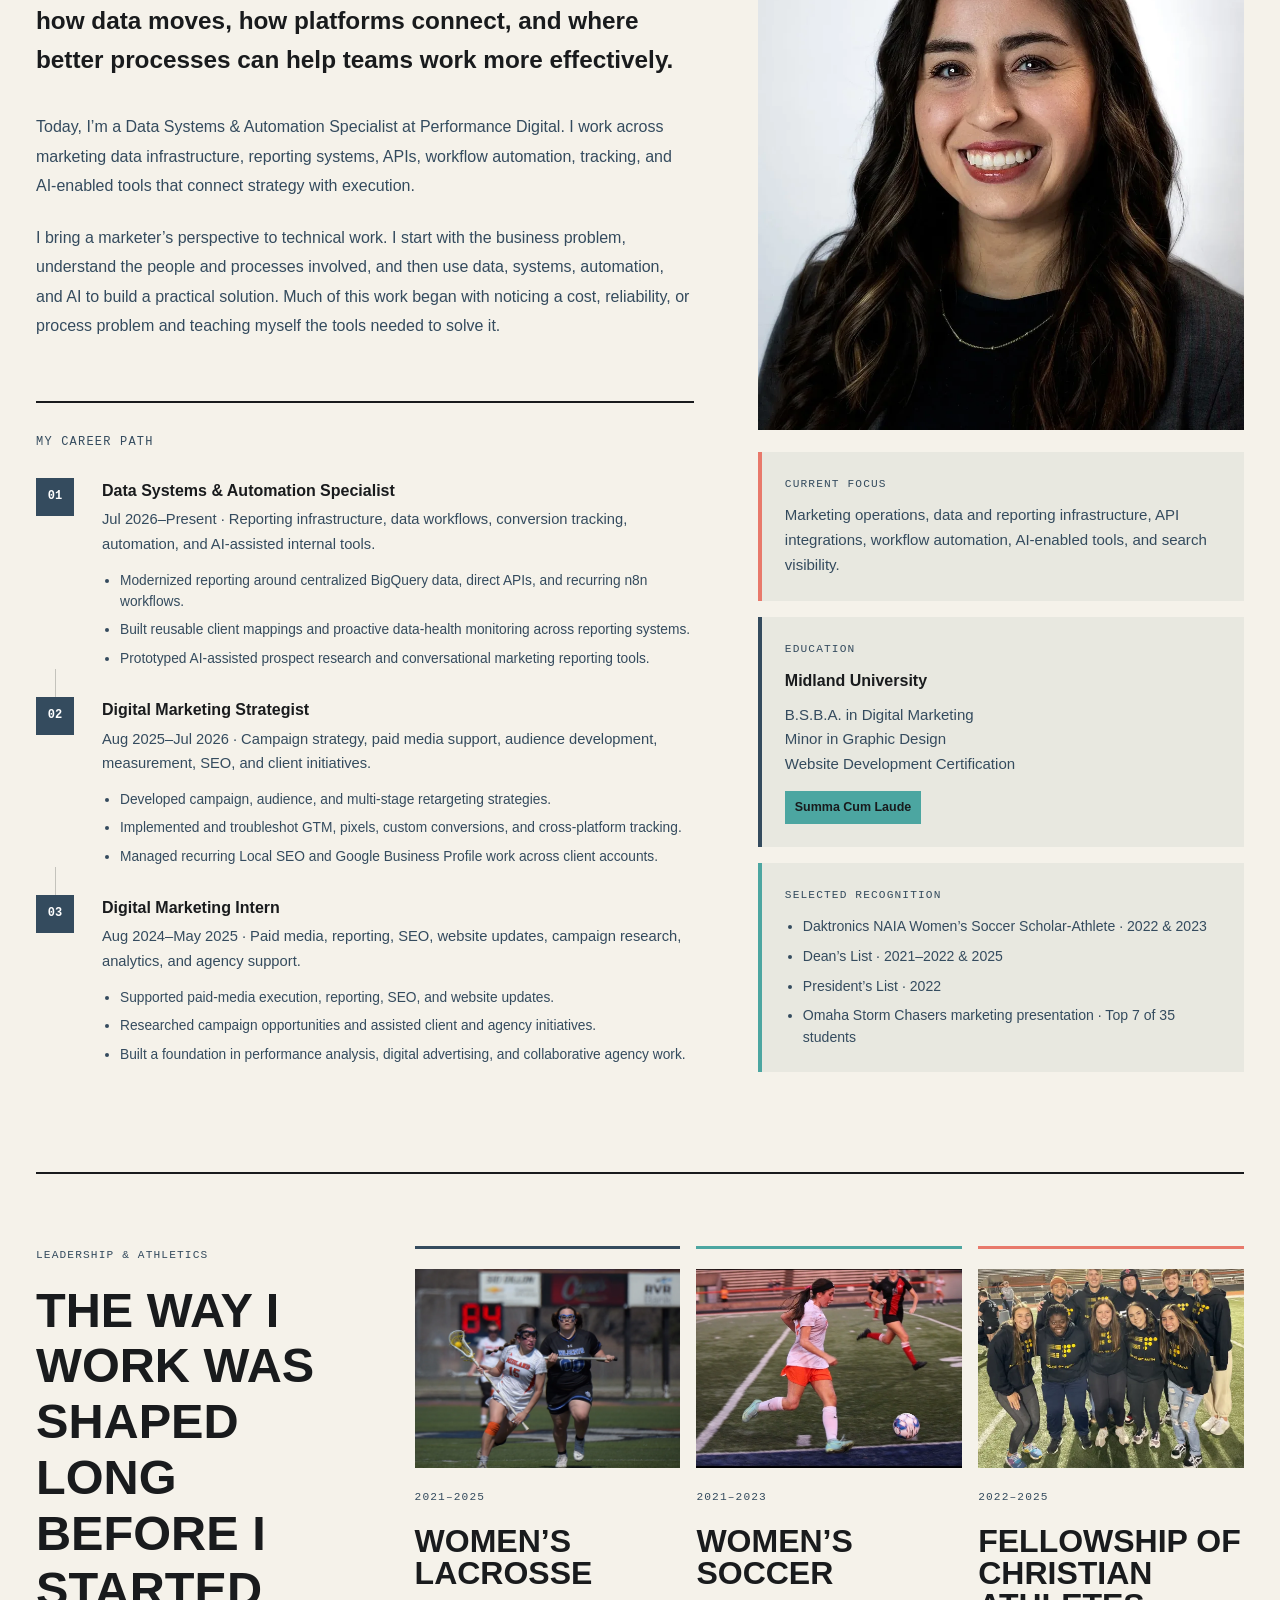
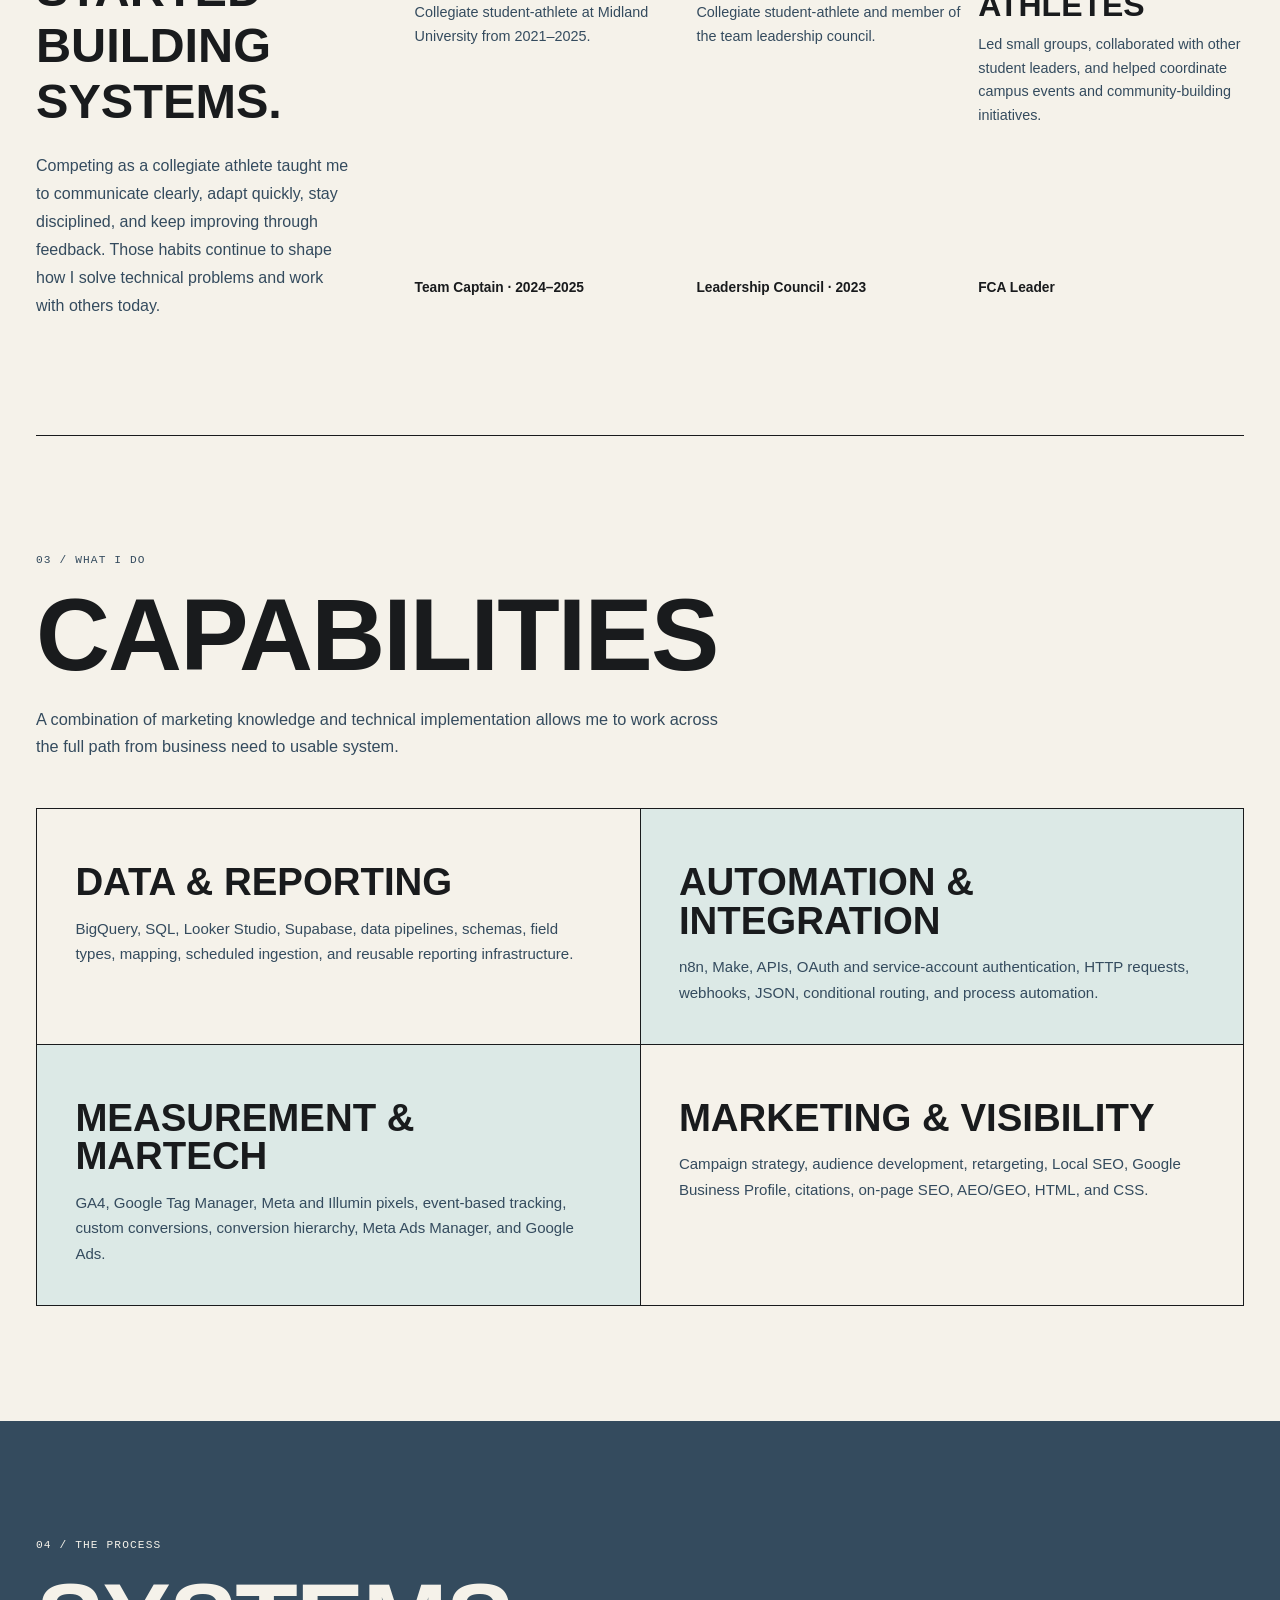
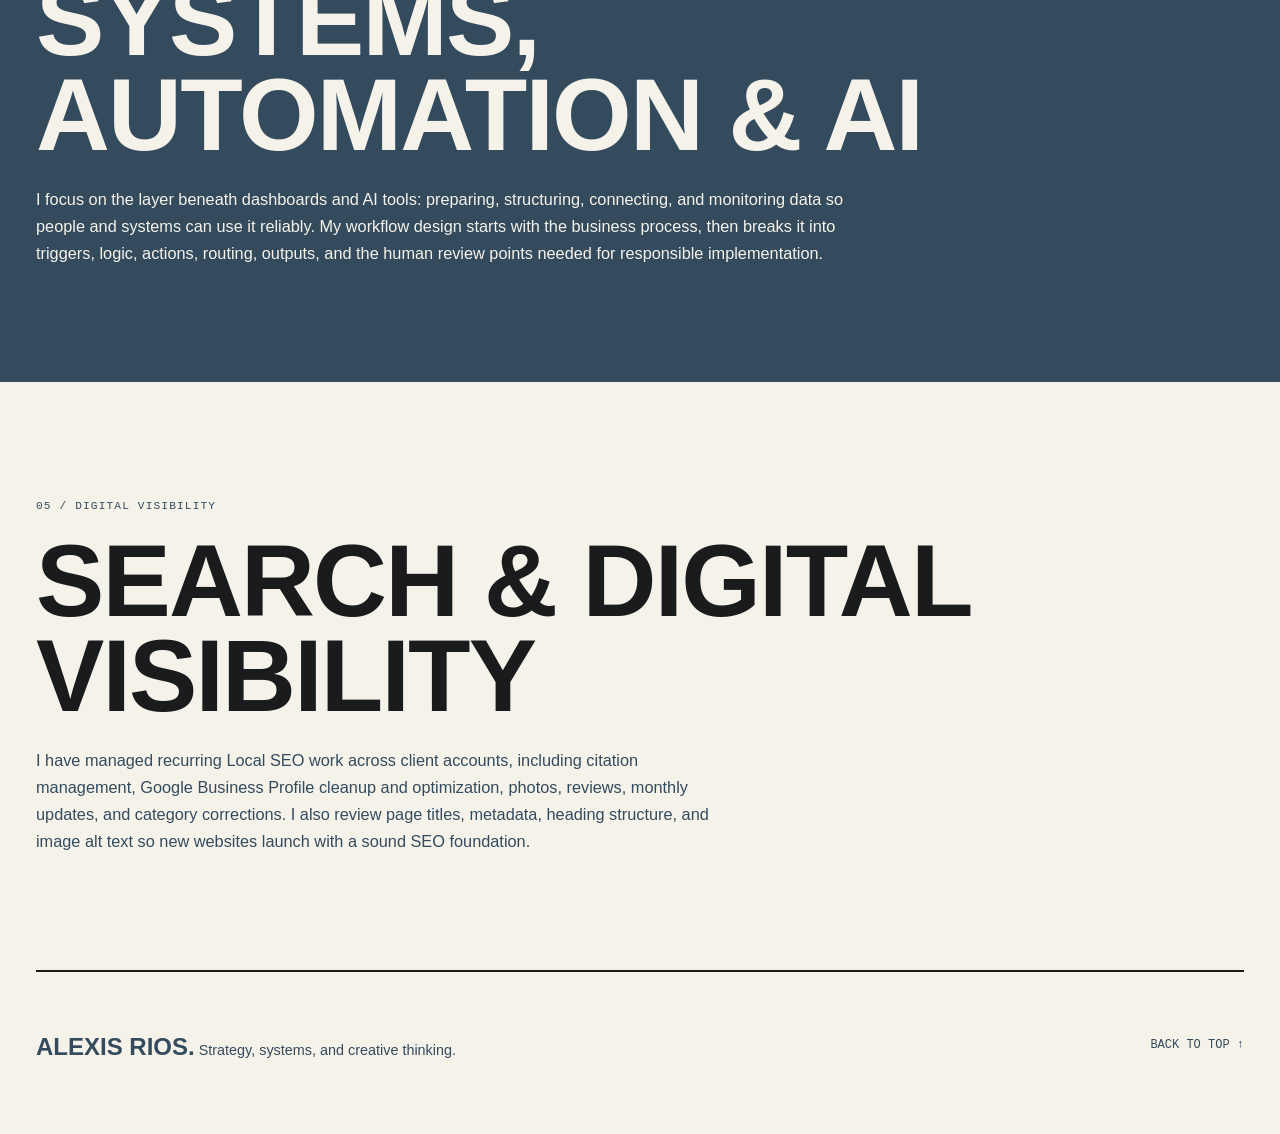
==== commit d8e6befd: "Refine hero with floating sticky note" ====
--- a/index.html
+++ b/index.html
@@ -35,7 +35,7 @@
 
     <section class="hero" aria-labelledby="hero-title">
       <div class="hero-content">
-        <p class="eyebrow">Portfolio / Marketing · Systems · Creative Thinking</p>
+        <p class="eyebrow">Portfolio</p>
         <h1 id="hero-title"><span class="hero-name">Alexis Rios<span class="hero-dot">.</span></span><span class="hero-display">Strategy<span class="hero-display-line">meets <em>systems.</em></span></span></h1>
         <p class="hero-focus">MARKETER BY FOUNDATION. SYSTEMS THINKER BY DESIGN.</p>
         <p class="hero-summary">I connect marketing strategy, data, and automation to make complicated processes work better. From the first question to the system behind the solution, I bring both a creative and analytical perspective.</p>
@@ -43,21 +43,21 @@
           <a href="#featured-work" class="button button-primary">Explore selected work <span aria-hidden="true">↗</span></a>
           <a href="#about" class="button button-secondary">Get to know me <span aria-hidden="true">↗</span></a>
         </div>
-      </div>
-      <aside class="hero-art" aria-label="Editorial illustration of Alexis's marketing, data, and automation work">
-        <div class="hero-art-top"><span>01 / CONCEPT TO EXECUTION</span><span class="hero-art-star" aria-hidden="true">✳</span></div>
+      </div> 
+      <aside class="hero-art" aria-label="Sticky note with Alexis's approach to systems">
         <div class="note-stage">
           <div class="sticky-note">
             <span class="note-tape" aria-hidden="true"></span>
             <span class="note-kicker">A NOTE TO SELF / 001</span>
-            <strong>GOOD IDEAS<br>NEED GOOD<br><span>SYSTEMS.</span></strong>
+            <strong>
+              GOOD IDEAS<br>
+              NEED GOOD<br>
+              <span>SYSTEMS.</span>
+            </strong>
             <span class="note-signature">— Alexis</span>
           </div>
-          <span class="note-mark note-mark-one" aria-hidden="true">✳</span>
-          <span class="note-mark note-mark-two" aria-hidden="true">↗</span>
-        </div>
-        <div class="hero-art-bottom"><span>MARKETING / DATA / AUTOMATION</span><span>CREATIVE THINKING, PRACTICAL EXECUTION</span></div>
-      </aside>
+        </div>
+      </aside>      
     </section>
 
     <span id="featured-work" class="anchor-marker" aria-hidden="true"></span>
--- a/styles.css
+++ b/styles.css
@@ -1015,3 +1015,98 @@
   .hero-art-center{font-size:12.8vw}
   .portfolio-section h2{font-size:12vw}
 }
+
+/* V1.2 — tactile note and About editorial hierarchy */
+.hero-art {isolation:isolate}
+.hero-art::after{width:58%;height:55%;right:-19%;top:12%;border-color:rgba(25,27,29,.20);z-index:0}
+.note-stage{flex:1;position:relative;display:grid;place-items:center;min-height:380px;padding:28px 0}
+.sticky-note{position:relative;display:flex;flex-direction:column;justify-content:space-between;gap:24px;width:min(88%,420px);min-height:390px;padding:clamp(28px,3.4vw,44px);background:#F4D77E;color:#191B1D;box-shadow:2px 2px 0 rgba(26,29,28,.07),12px 19px 0 rgba(26,29,28,.13),18px 29px 34px rgba(26,29,28,.20);transform:rotate(-6deg);z-index:2;transition:transform .25s ease,box-shadow .25s ease}
+.sticky-note::after{content:"";position:absolute;right:0;bottom:0;width:35px;height:35px;background:linear-gradient(135deg,rgba(255,255,255,0) 0 49%,#C9AC5B 51%,#E9CB76 100%);clip-path:polygon(0 100%,100% 0,100% 100%);filter:drop-shadow(-2px -2px 2px rgba(0,0,0,.07))}
+.sticky-note:hover{transform:rotate(-3deg) translateY(-4px);box-shadow:2px 2px 0 rgba(26,29,28,.07),14px 22px 0 rgba(26,29,28,.13),20px 34px 36px rgba(26,29,28,.20)}
+.note-tape{position:absolute;top:-21px;left:50%;transform:translateX(-50%) rotate(3deg);width:105px;height:36px;background:rgba(245,242,234,.65);border-left:1px solid rgba(255,255,255,.4);border-right:1px solid rgba(255,255,255,.4);box-shadow:0 2px 5px rgba(0,0,0,.05)}
+.note-kicker,.note-signature{font-family:var(--font-detail);font-size:.7rem;letter-spacing:.09em}
+.sticky-note strong{font-family:var(--font-display);font-size:clamp(3.25rem,5.2vw,5.5rem);line-height:.9;letter-spacing:.01em;font-weight:800}
+.sticky-note strong span{color:#344B5E}
+.note-signature{align-self:flex-end;font-style:italic;letter-spacing:0;font-size:.85rem}
+.note-mark{position:absolute;z-index:1;font-family:var(--font-display);font-size:5rem;color:#F5F2EA;line-height:1}
+.note-mark-one{top:3%;right:0;transform:rotate(12deg)}
+.note-mark-two{bottom:10%;left:-3%;font-size:5.5rem;color:#344B5E}
+.hero-art-bottom{font-size:.59rem!important;flex-wrap:wrap;line-height:1.6}
+.about-section{padding-top:clamp(90px,10vw,150px)}
+.about-heading{position:relative;margin-bottom:clamp(46px,6vw,90px);padding-bottom:clamp(35px,4vw,55px);border-bottom:2px solid var(--text)}
+.about-heading h2{display:flex;flex-direction:column;align-items:flex-start;gap:0;max-width:100%;font-size:clamp(4.6rem,9.3vw,10rem);line-height:.83;letter-spacing:-.018em}
+.about-heading-main{color:#191B1D;display:block}
+.about-heading-accent{display:block;margin-left:clamp(15px,5vw,85px);color:#344B5E}
+.about-heading-accent span{color:#E8796B}
+.about-heading-deck{max-width:590px;margin:30px 0 0 clamp(15px,5vw,85px);font-size:clamp(1rem,1.5vw,1.27rem);line-height:1.5;color:#344B5E}
+.about-column-label{font-family:var(--font-detail);text-transform:uppercase;letter-spacing:.12em;color:#344B5E!important;font-size:.72rem!important;font-weight:500;margin:0 0 22px!important;border-bottom:1px solid rgba(25,27,29,.33);padding:0 0 12px}
+.about-content .about-intro{font-family:var(--font-body);font-size:clamp(1.2rem,1.9vw,1.55rem);line-height:1.6;font-weight:600;margin-bottom:32px}
+.about-content>p:not(.about-intro):not(.about-column-label){font-size:1rem;line-height:1.85;max-width:720px;margin-bottom:22px}
+.about-grid{align-items:start;gap:clamp(38px,5vw,74px)}
+.about-sidebar{gap:16px}
+.about-sidebar>.about-column-label{grid-column:1/-1}
+.about-photo{margin-bottom:6px}
+.career-path{border-top:2px solid var(--text);padding-top:30px;margin-top:60px}
+.career-path .about-subheading{color:#344B5E;font-size:.75rem!important;margin-bottom:25px}
+.about-card{background:#E8E8E0}
+@media(max-width:1050px){.sticky-note{min-height:350px}.note-stage{min-height:370px}.sticky-note strong{font-size:clamp(3.25rem,8vw,5.2rem)}}
+@media(max-width:900px){.about-sidebar>.about-column-label{grid-column:1/-1}.about-heading h2{font-size:clamp(4.4rem,11vw,8rem)}}
+@media(max-width:680px){
+  .note-stage{min-height:360px;padding:30px 0}
+  .sticky-note{width:min(82%,320px);min-height:310px;padding:27px;gap:18px}
+  .sticky-note strong{font-size:clamp(3rem,11vw,4.3rem)}
+  .note-mark-one{top:0;right:0}
+  .note-mark-two{left:0;bottom:4%}
+  .hero-art-bottom span:last-child{display:none}
+  .about-heading{margin-bottom:40px;padding-bottom:32px}
+  .about-heading h2{font-size:clamp(4rem,15vw,6.7rem)}
+  .about-heading-accent{margin-left:18px}
+  .about-heading-deck{margin:22px 0 0 18px}
+  .about-grid{gap:32px}
+  .about-content .about-intro{font-size:1.19rem}
+}
+@media(max-width:360px){.sticky-note strong{font-size:10.5vw}.about-heading h2{font-size:14vw}}
+@media(prefers-reduced-motion:reduce){.sticky-note{transition:none}}
+
+/* FLOATING STICKY NOTE */
+
+.hero-art {
+  background: transparent;
+  padding: 0;
+  overflow: visible;
+  min-height: 420px;
+}
+
+/* Remove the teal section's decorative oval */
+.hero-art::after {
+  display: none;
+}
+
+/* Center the sticky note */
+.note-stage {
+  min-height: 420px;
+  display: grid;
+  place-items: center;
+  padding: 35px;
+}
+
+/* Keep the original angled effect */
+.sticky-note {
+  width: min(100%, 420px);
+  transform: rotate(-6deg);
+}
+
+@media (max-width: 680px) {
+  .hero-art {
+    min-height: 350px;
+  }
+
+  .note-stage {
+    min-height: 350px;
+    padding: 25px;
+  }
+
+  .sticky-note {
+    width: min(100%, 320px);
+  }
+}
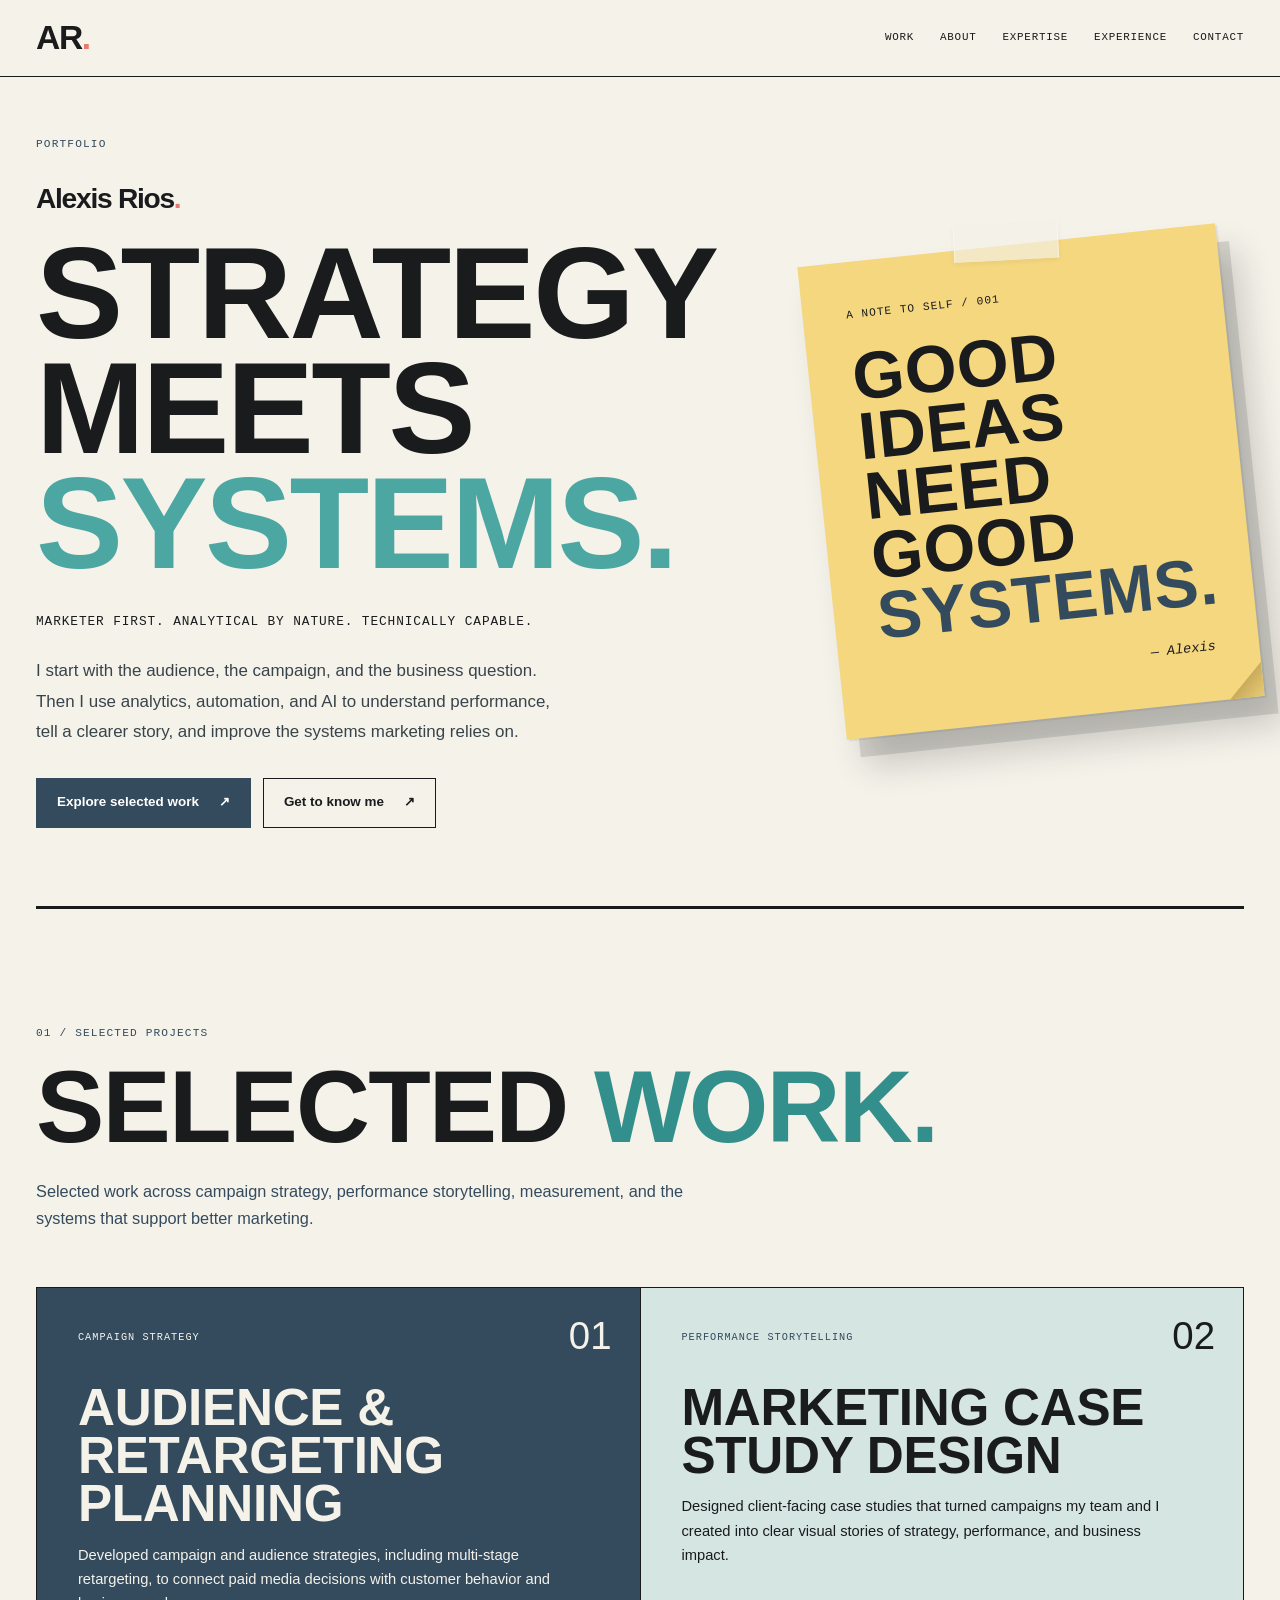
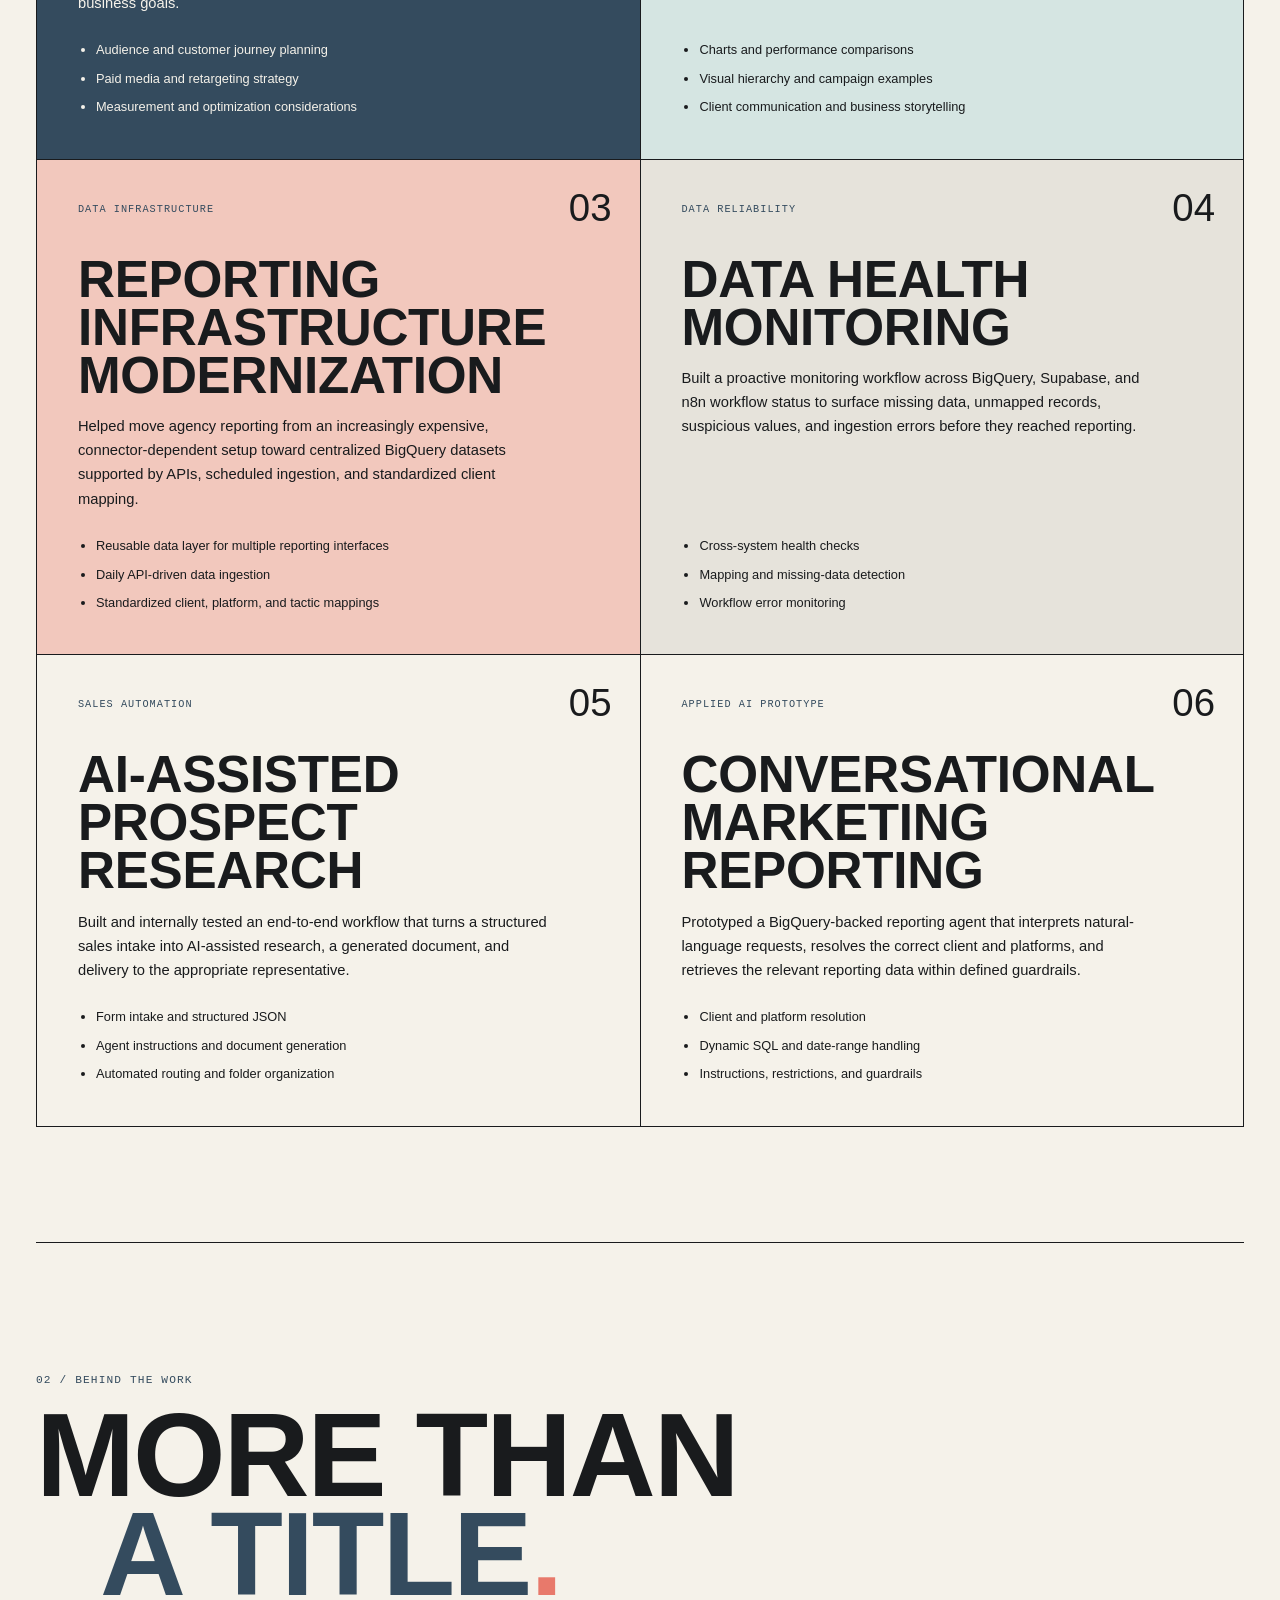
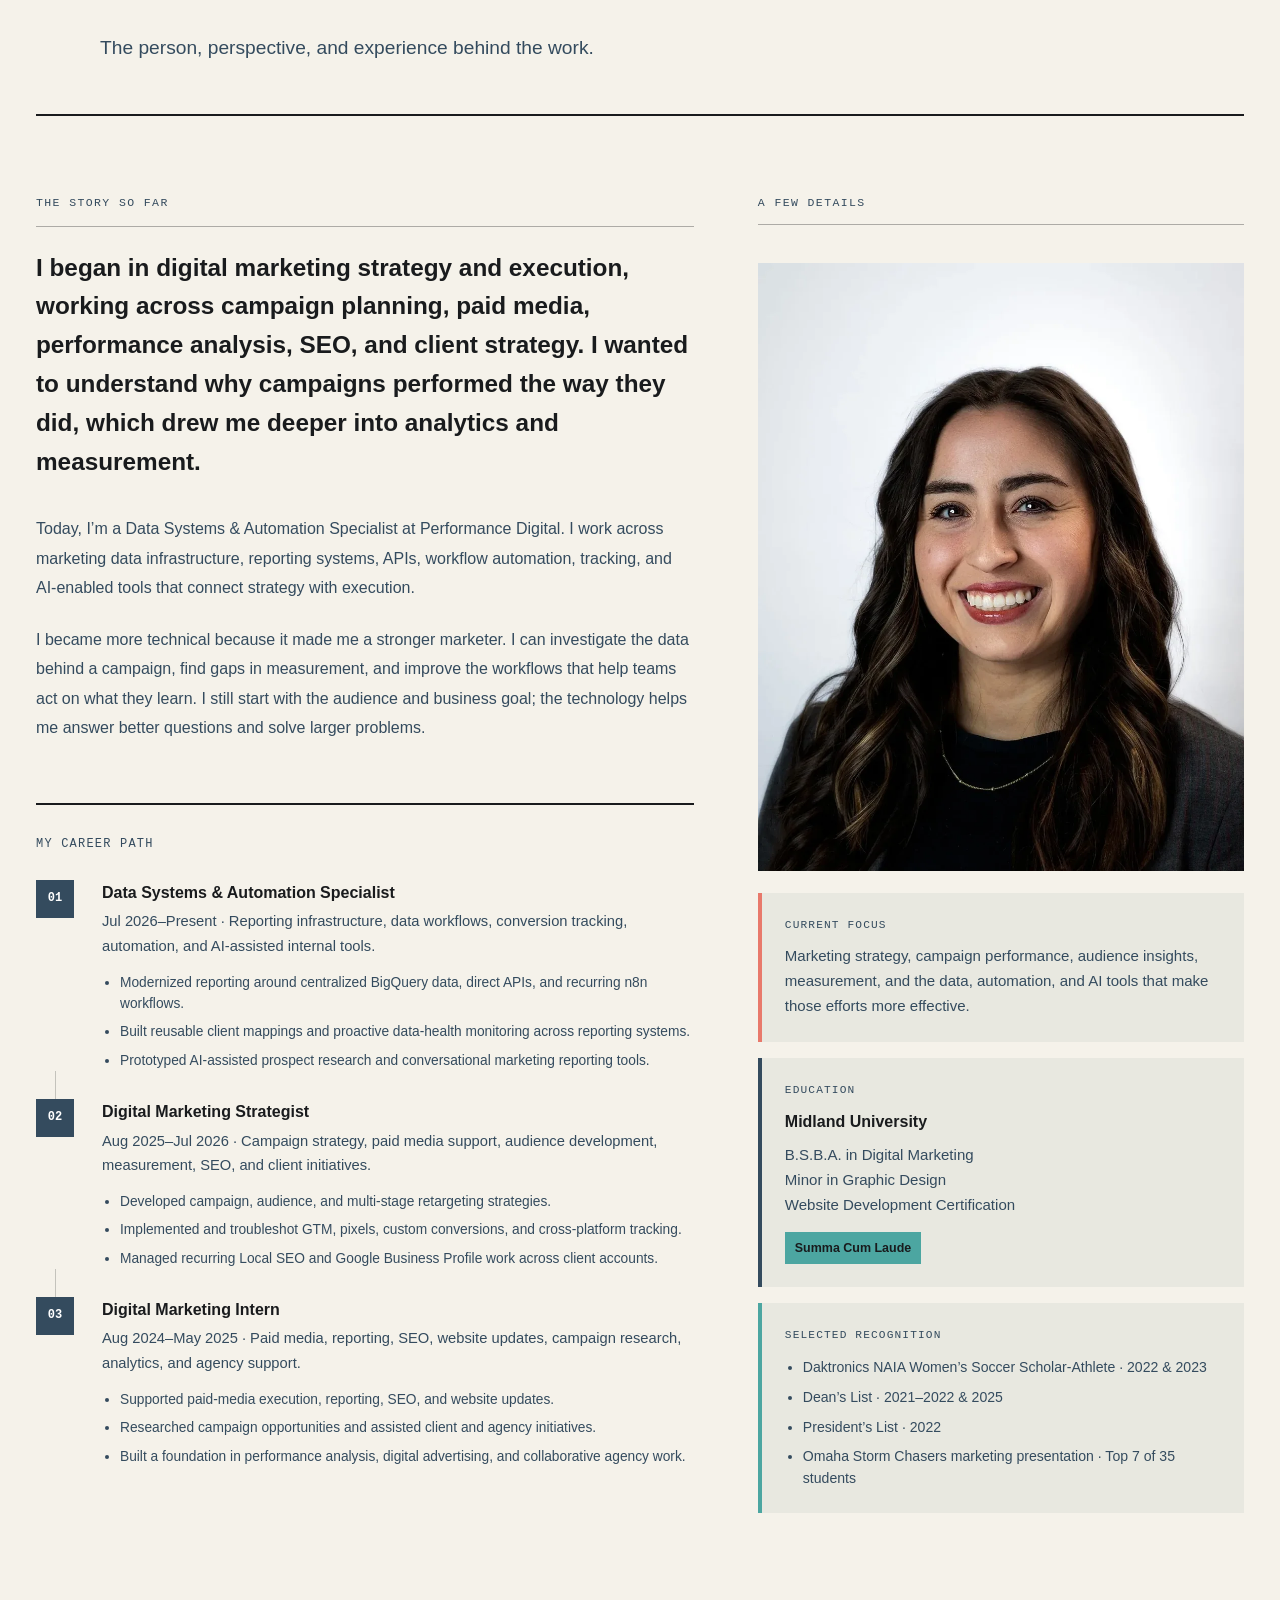
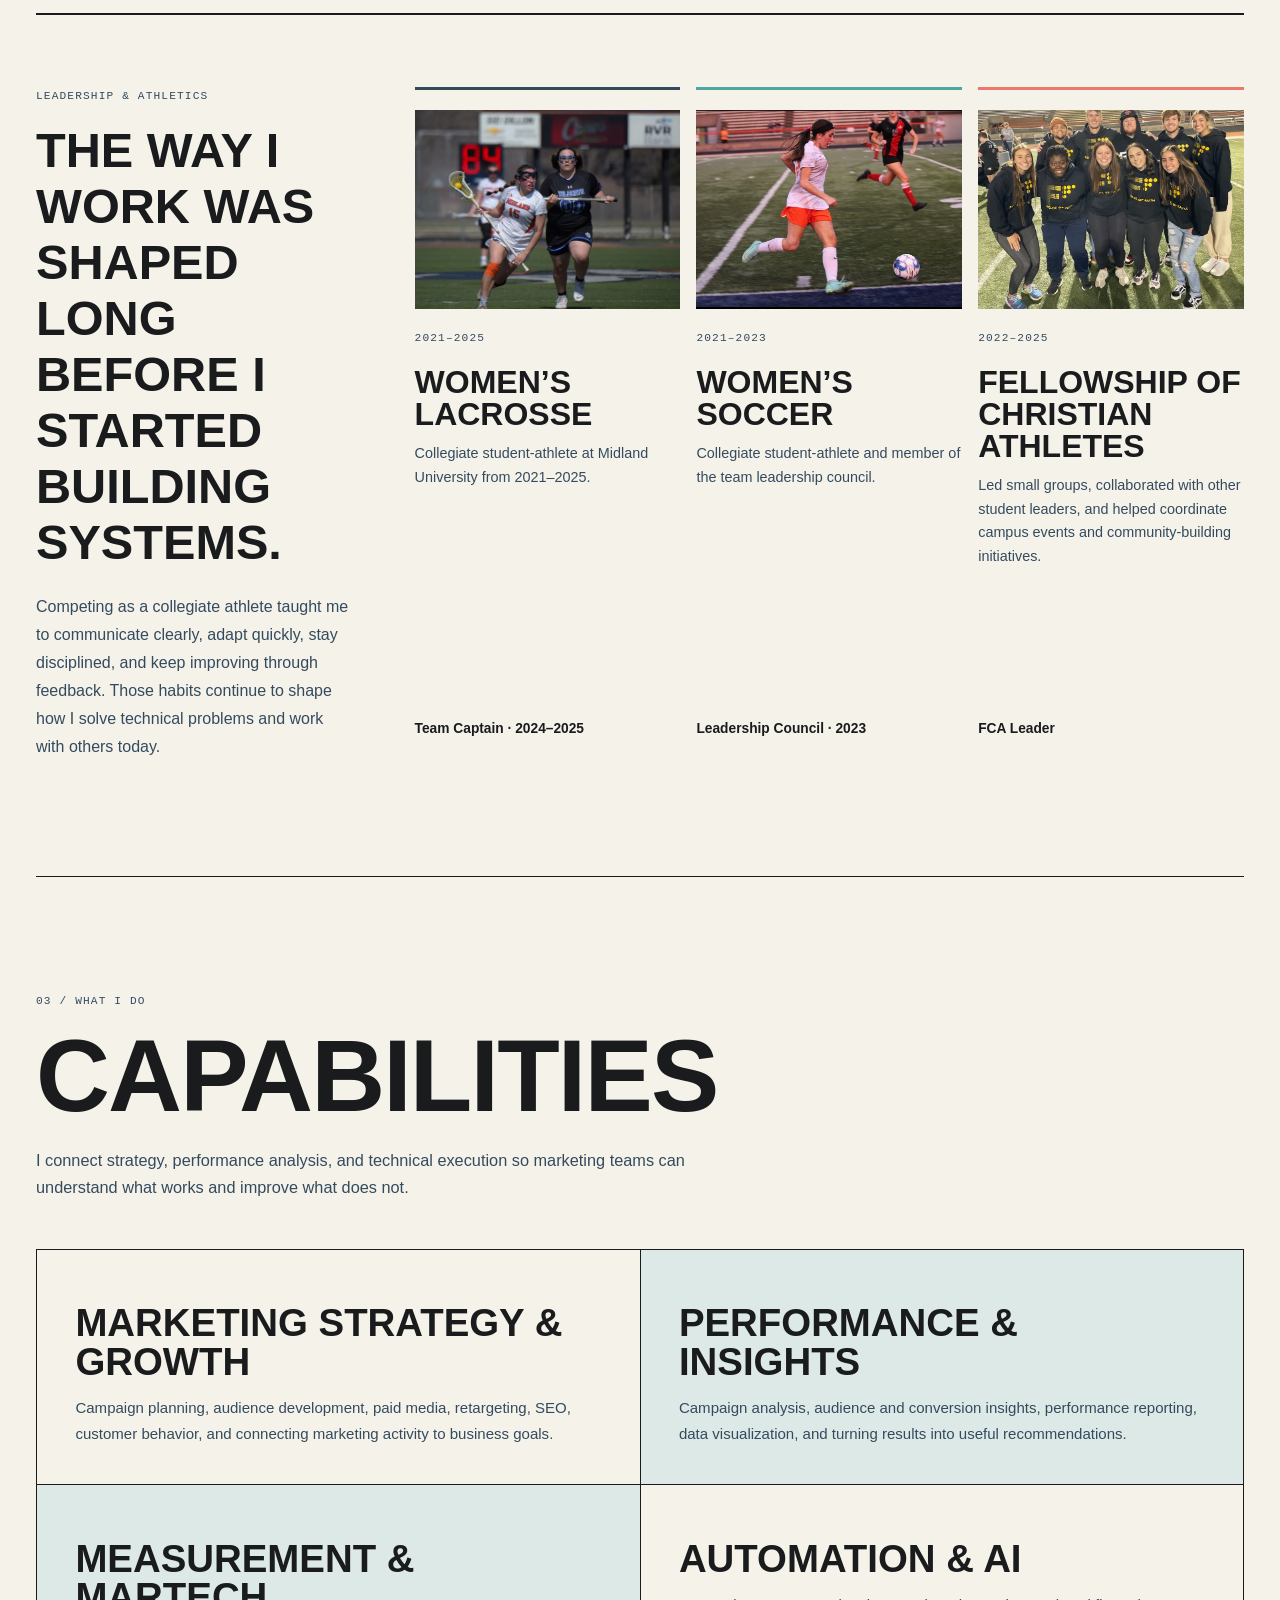
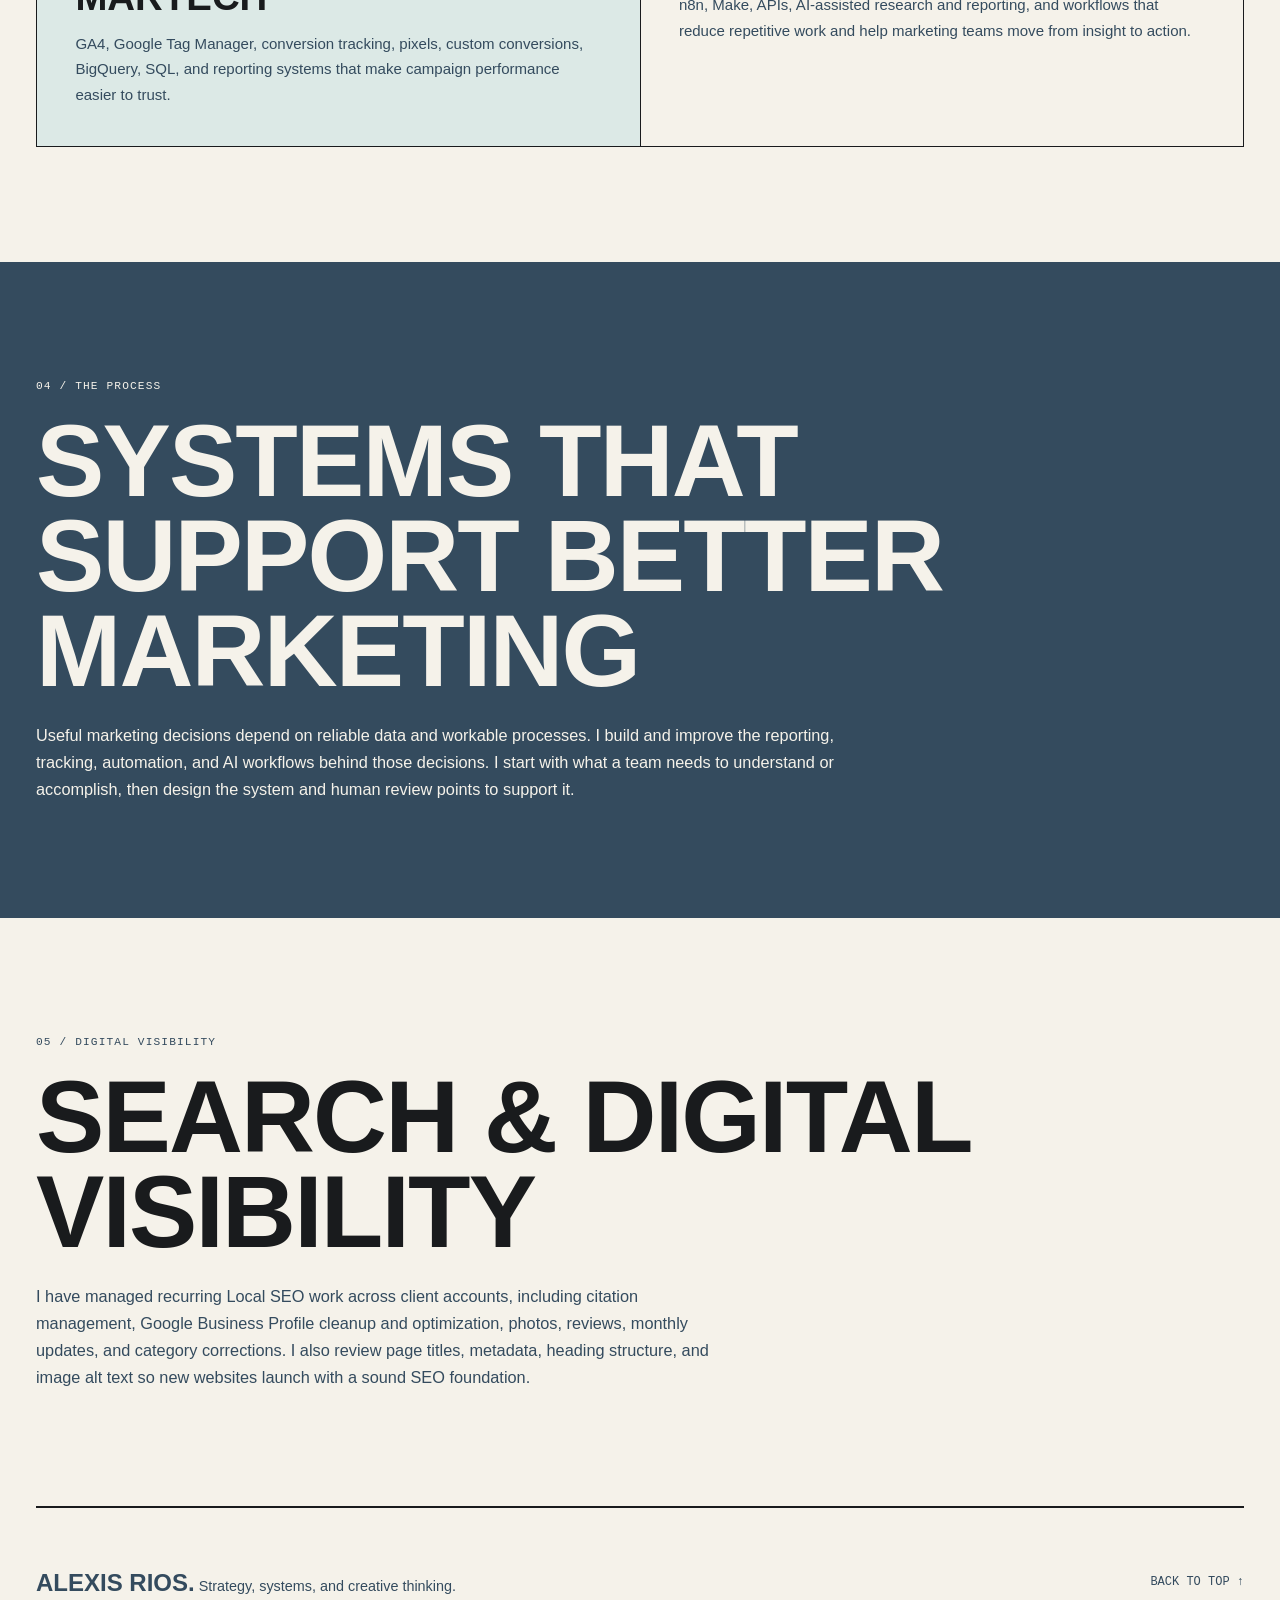
==== commit d553f4ad: "Position portfolio around marketing strategy and analytics" ====
--- a/index.html
+++ b/index.html
@@ -4,10 +4,10 @@
   <meta charset="UTF-8">
   <meta name="viewport" content="width=device-width, initial-scale=1.0">
 
-  <title>Alexis Rios | Marketing, Data Systems & Automation</title>
+  <title>Alexis Rios | Marketing Strategy, Analytics & AI</title>
 
   <meta name="theme-color" content="#F5F2EA">
-  <meta name="description" content="Alexis Rios — marketing strategy, data systems, automation, and creative problem solving. Selected work and experience.">
+  <meta name="description" content="Alexis Rios — marketer focused on strategy, campaign performance, analytics, and the systems that make better marketing possible.">
   <link rel="preconnect" href="https://fonts.googleapis.com">
   <link rel="preconnect" href="https://fonts.gstatic.com" crossorigin>
   <link href="https://fonts.googleapis.com/css2?family=Barlow+Condensed:wght@500;600;700;800&family=DM+Sans:wght@400;500;600;700&family=IBM+Plex+Mono:wght@400;500&display=swap" rel="stylesheet">
@@ -37,8 +37,8 @@
       <div class="hero-content">
         <p class="eyebrow">Portfolio</p>
         <h1 id="hero-title"><span class="hero-name">Alexis Rios<span class="hero-dot">.</span></span><span class="hero-display">Strategy<span class="hero-display-line">meets <em>systems.</em></span></span></h1>
-        <p class="hero-focus">MARKETER BY FOUNDATION. SYSTEMS THINKER BY DESIGN.</p>
-        <p class="hero-summary">I connect marketing strategy, data, and automation to make complicated processes work better. From the first question to the system behind the solution, I bring both a creative and analytical perspective.</p>
+        <p class="hero-focus">MARKETER FIRST. ANALYTICAL BY NATURE. TECHNICALLY CAPABLE.</p>
+        <p class="hero-summary">I start with the audience, the campaign, and the business question. Then I use analytics, automation, and AI to understand performance, tell a clearer story, and improve the systems marketing relies on.</p>
         <div class="hero-actions">
           <a href="#featured-work" class="button button-primary">Explore selected work <span aria-hidden="true">↗</span></a>
           <a href="#about" class="button button-secondary">Get to know me <span aria-hidden="true">↗</span></a>
@@ -65,11 +65,13 @@
       <p class="section-label">01 / Selected Projects</p>
       <h2 id="selected-work-heading">Selected <span class="accent-word">Work.</span></h2>
       <p>
-        Selected systems and workflows that show how I connect marketing
-        context, reliable data, and practical implementation.
+        Selected work across campaign strategy, performance storytelling,
+        measurement, and the systems that support better marketing.
       </p>
 
       <div class="work-grid">
+        <article class="work-card"><p class="work-tag">Campaign Strategy</p><h3>Audience &amp; Retargeting Planning</h3><p>Developed campaign and audience strategies, including multi-stage retargeting, to connect paid media decisions with customer behavior and business goals.</p><ul><li>Audience and customer journey planning</li><li>Paid media and retargeting strategy</li><li>Measurement and optimization considerations</li></ul></article>
+        <article class="work-card"><p class="work-tag">Performance Storytelling</p><h3>Marketing Case Study Design</h3><p>Designed client-facing case studies that turned campaigns my team and I created into clear visual stories of strategy, performance, and business impact.</p><ul><li>Charts and performance comparisons</li><li>Visual hierarchy and campaign examples</li><li>Client communication and business storytelling</li></ul></article>
         <article class="work-card">
           <p class="work-tag">Data Infrastructure</p>
           <h3>Reporting Infrastructure Modernization</h3>
@@ -143,14 +145,7 @@
 
     <div class="about-content">
       <p class="about-column-label">The story so far</p>
-      <p class="about-intro">
-        I began my career in digital marketing, building experience across
-        campaign strategy, performance analysis, client strategy, SEO, and
-        digital advertising. As I moved closer to reporting and measurement, I
-        became increasingly interested in the systems behind the work: how data
-        moves, how platforms connect, and where better processes can help teams
-        work more effectively.
-      </p>
+      <p class="about-intro">I began in digital marketing strategy and execution, working across campaign planning, paid media, performance analysis, SEO, and client strategy. I wanted to understand why campaigns performed the way they did, which drew me deeper into analytics and measurement.</p>
 
       <p>
         Today, I’m a Data Systems & Automation Specialist at Performance
@@ -159,13 +154,7 @@
         strategy with execution.
       </p>
 
-      <p>
-        I bring a marketer’s perspective to technical work. I start with the
-        business problem, understand the people and processes involved, and then
-        use data, systems, automation, and AI to build a practical solution.
-        Much of this work began with noticing a cost, reliability, or process
-        problem and teaching myself the tools needed to solve it.
-      </p>
+      <p>I became more technical because it made me a stronger marketer. I can investigate the data behind a campaign, find gaps in measurement, and improve the workflows that help teams act on what they learn. I still start with the audience and business goal; the technology helps me answer better questions and solve larger problems.</p>
 
       <div id="experience" class="career-path">
         <p class="about-subheading">My Career Path</p>
@@ -236,10 +225,7 @@
 
       <div class="about-card">
         <p class="card-label">Current Focus</p>
-        <p>
-          Marketing operations, data and reporting infrastructure, API
-          integrations, workflow automation, AI-enabled tools, and search visibility.
-        </p>
+        <p>Marketing strategy, campaign performance, audience insights, measurement, and the data, automation, and AI tools that make those efforts more effective.</p>
       </div>
 
       <div class="about-card">
@@ -354,44 +340,30 @@
       <p class="section-label">03 / What I Do</p>
       <h2>Capabilities</h2>
       <p>
-        A combination of marketing knowledge and technical implementation
-        allows me to work across the full path from business need to usable system.
+        I connect strategy, performance analysis, and technical execution so
+        marketing teams can understand what works and improve what does not.
       </p>
 
       <div class="capability-grid">
         <article class="capability-card">
-          <h3>Data & Reporting</h3>
-          <p>BigQuery, SQL, Looker Studio, Supabase, data pipelines, schemas, field types, mapping, scheduled ingestion, and reusable reporting infrastructure.</p>
+          <h3>Marketing Strategy & Growth</h3><p>Campaign planning, audience development, paid media, retargeting, SEO, customer behavior, and connecting marketing activity to business goals.</p>
         </article>
 
         <article class="capability-card">
-          <h3>Automation & Integration</h3>
-          <p>n8n, Make, APIs, OAuth and service-account authentication, HTTP requests, webhooks, JSON, conditional routing, and process automation.</p>
+          <h3>Performance & Insights</h3><p>Campaign analysis, audience and conversion insights, performance reporting, data visualization, and turning results into useful recommendations.</p>
         </article>
 
         <article class="capability-card">
-          <h3>Measurement & MarTech</h3>
-          <p>GA4, Google Tag Manager, Meta and Illumin pixels, event-based tracking, custom conversions, conversion hierarchy, Meta Ads Manager, and Google Ads.</p>
+          <h3>Measurement & MarTech</h3><p>GA4, Google Tag Manager, conversion tracking, pixels, custom conversions, BigQuery, SQL, and reporting systems that make campaign performance easier to trust.</p>
         </article>
 
         <article class="capability-card">
-          <h3>Marketing & Visibility</h3>
-          <p>Campaign strategy, audience development, retargeting, Local SEO, Google Business Profile, citations, on-page SEO, AEO/GEO, HTML, and CSS.</p>
+          <h3>Automation & AI</h3><p>n8n, Make, APIs, AI-assisted research and reporting, and workflows that reduce repetitive work and help marketing teams move from insight to action.</p>
         </article>
       </div>
     </section>
 
-        <section id="automation" class="portfolio-section">
-      <p class="section-label">04 / The Process</p>
-      <h2>Systems, Automation & AI</h2>
-      <p>
-        I focus on the layer beneath dashboards and AI tools: preparing,
-        structuring, connecting, and monitoring data so people and systems can
-        use it reliably. My workflow design starts with the business process,
-        then breaks it into triggers, logic, actions, routing, outputs, and the
-        human review points needed for responsible implementation.
-      </p>
-    </section>
+        <section id="automation" class="portfolio-section"><p class="section-label">04 / The Process</p><h2>Systems That Support Better Marketing</h2><p>Useful marketing decisions depend on reliable data and workable processes. I build and improve the reporting, tracking, automation, and AI workflows behind those decisions. I start with what a team needs to understand or accomplish, then design the system and human review points to support it.</p></section>
 
     <section id="search" class="portfolio-section">
       <p class="section-label">05 / Digital Visibility</p>
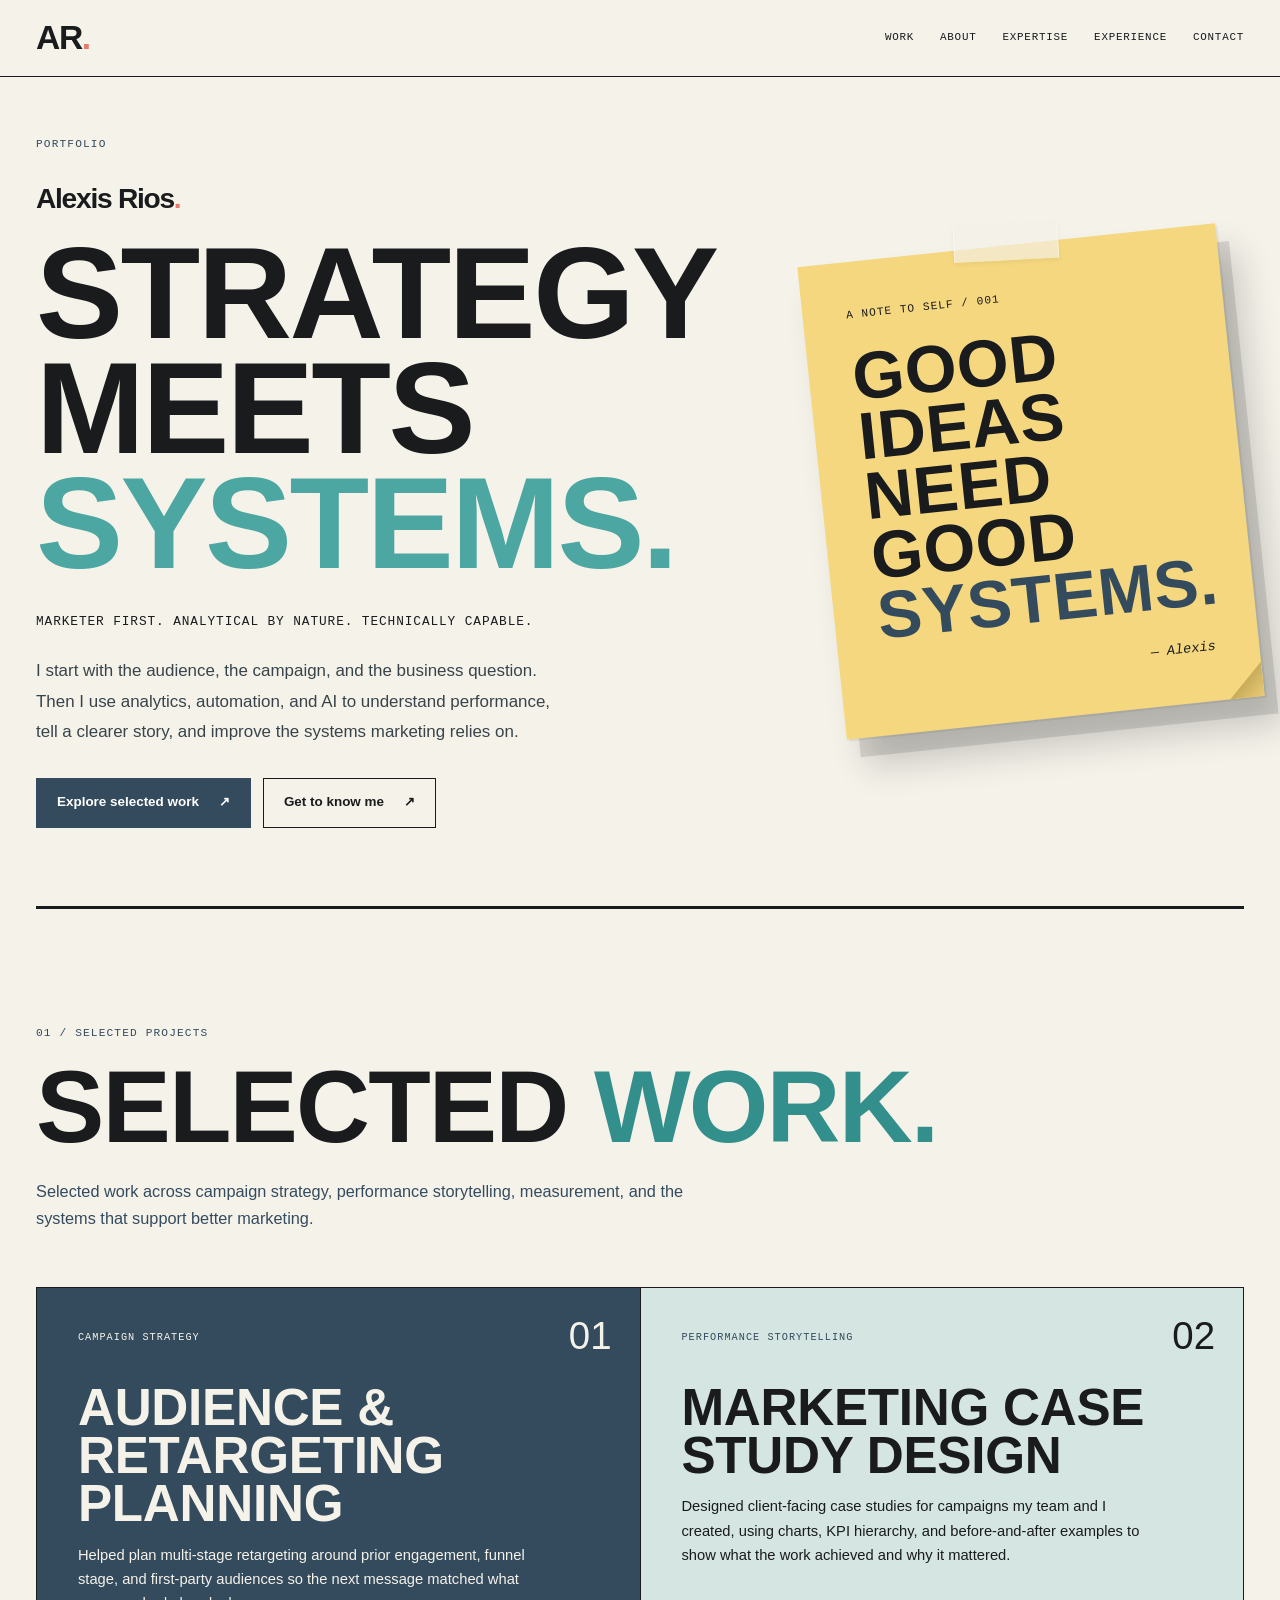
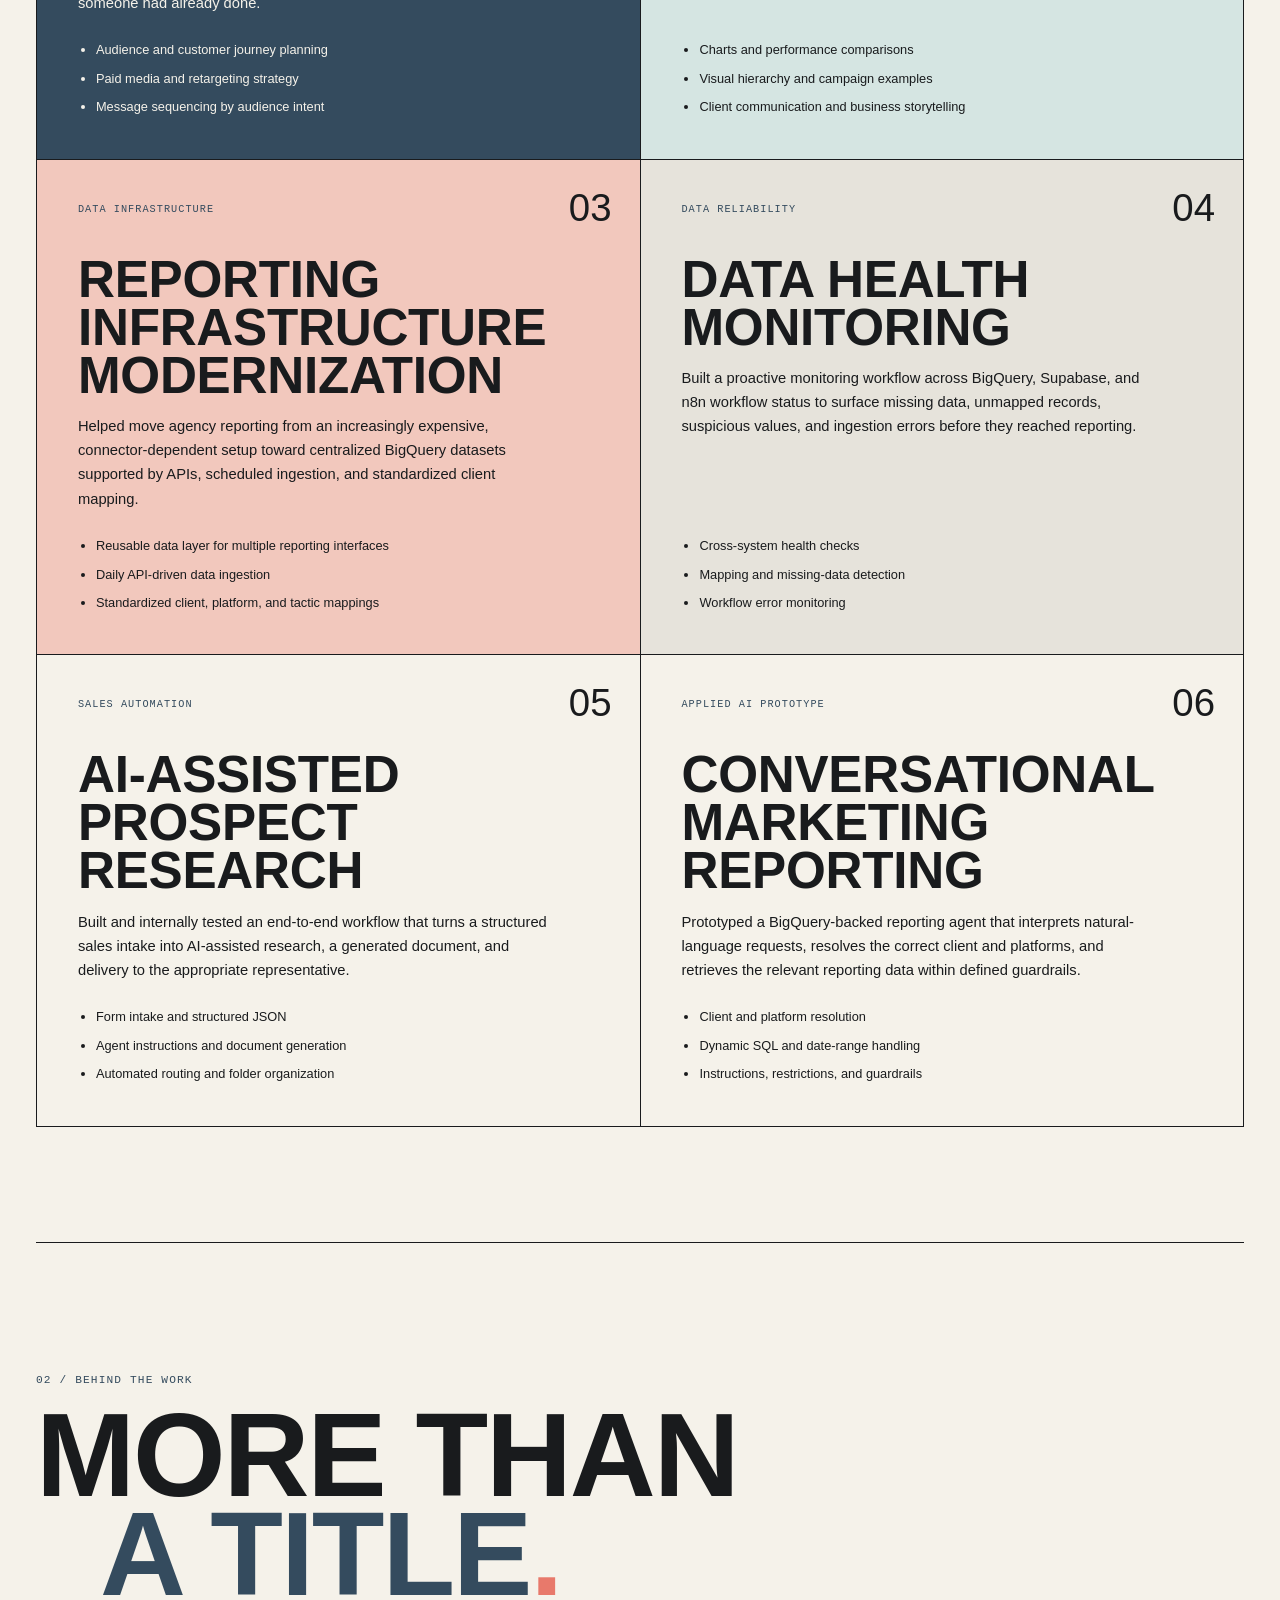
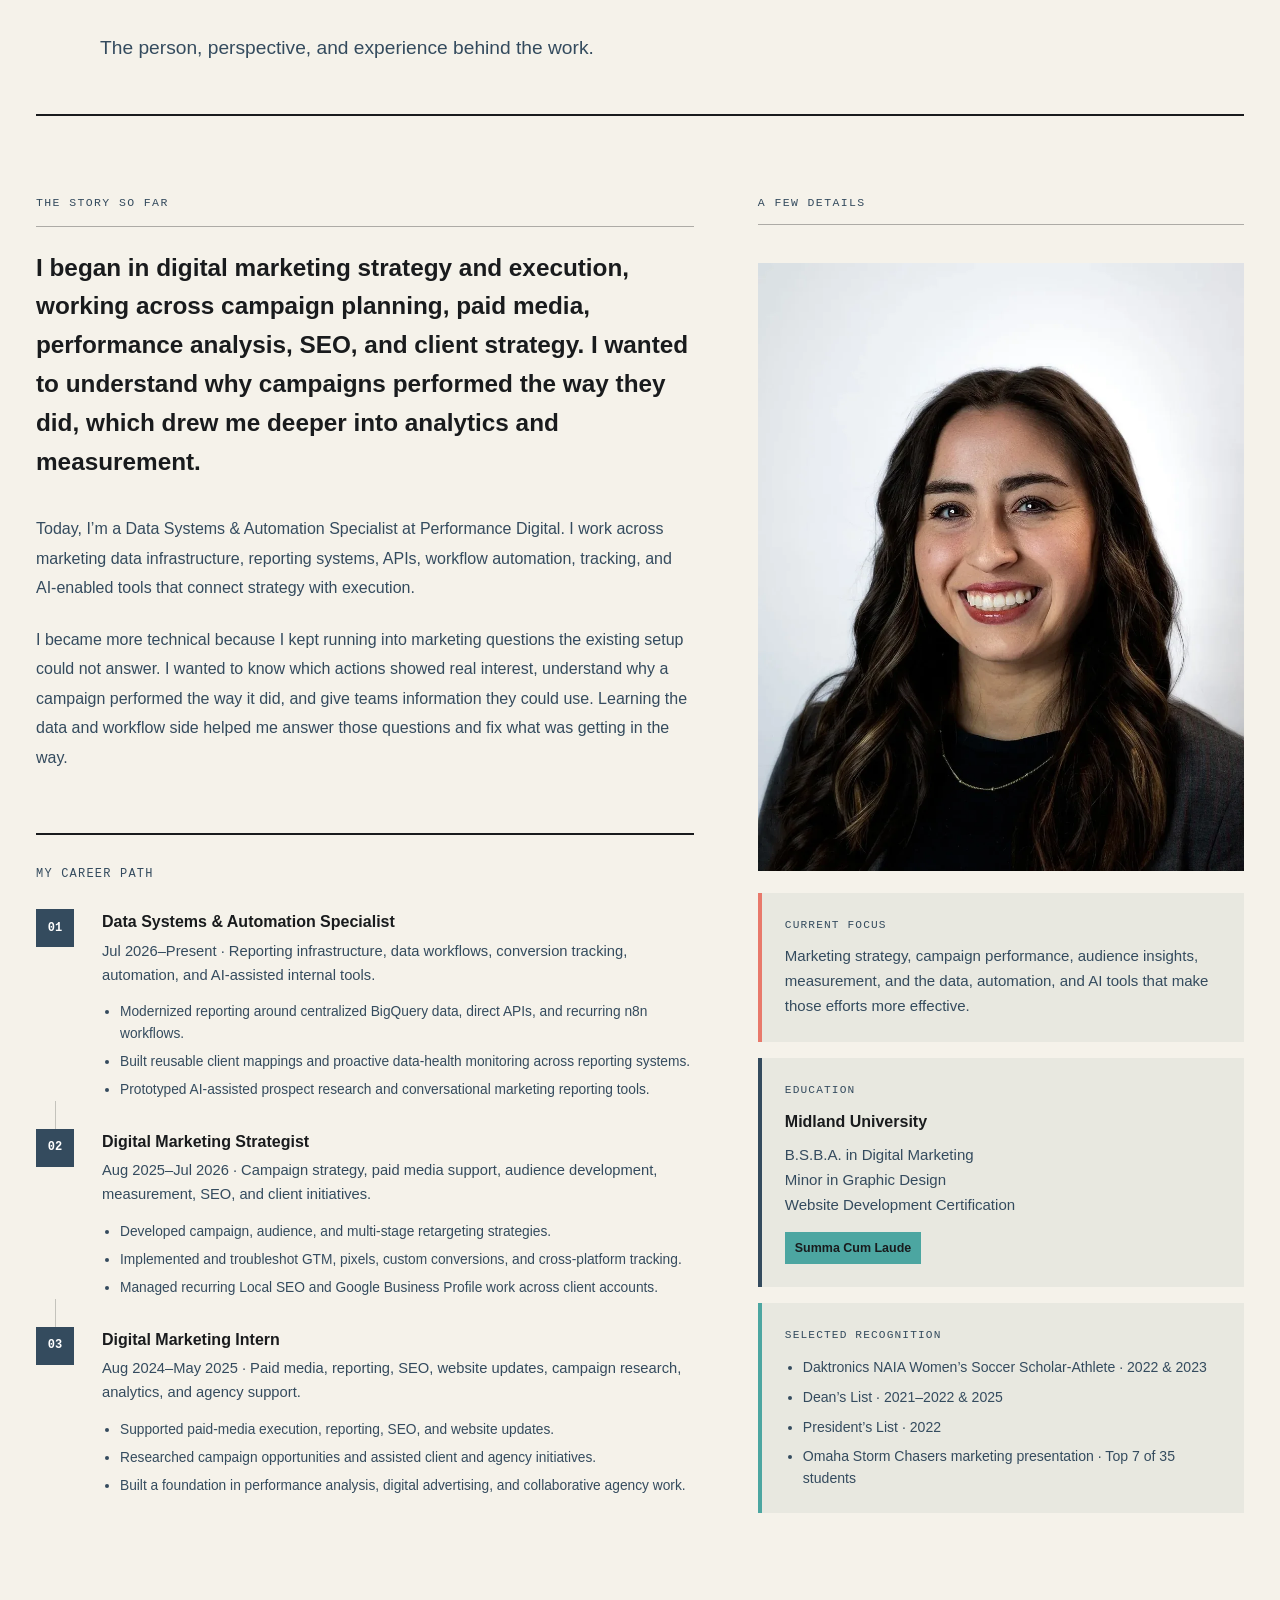
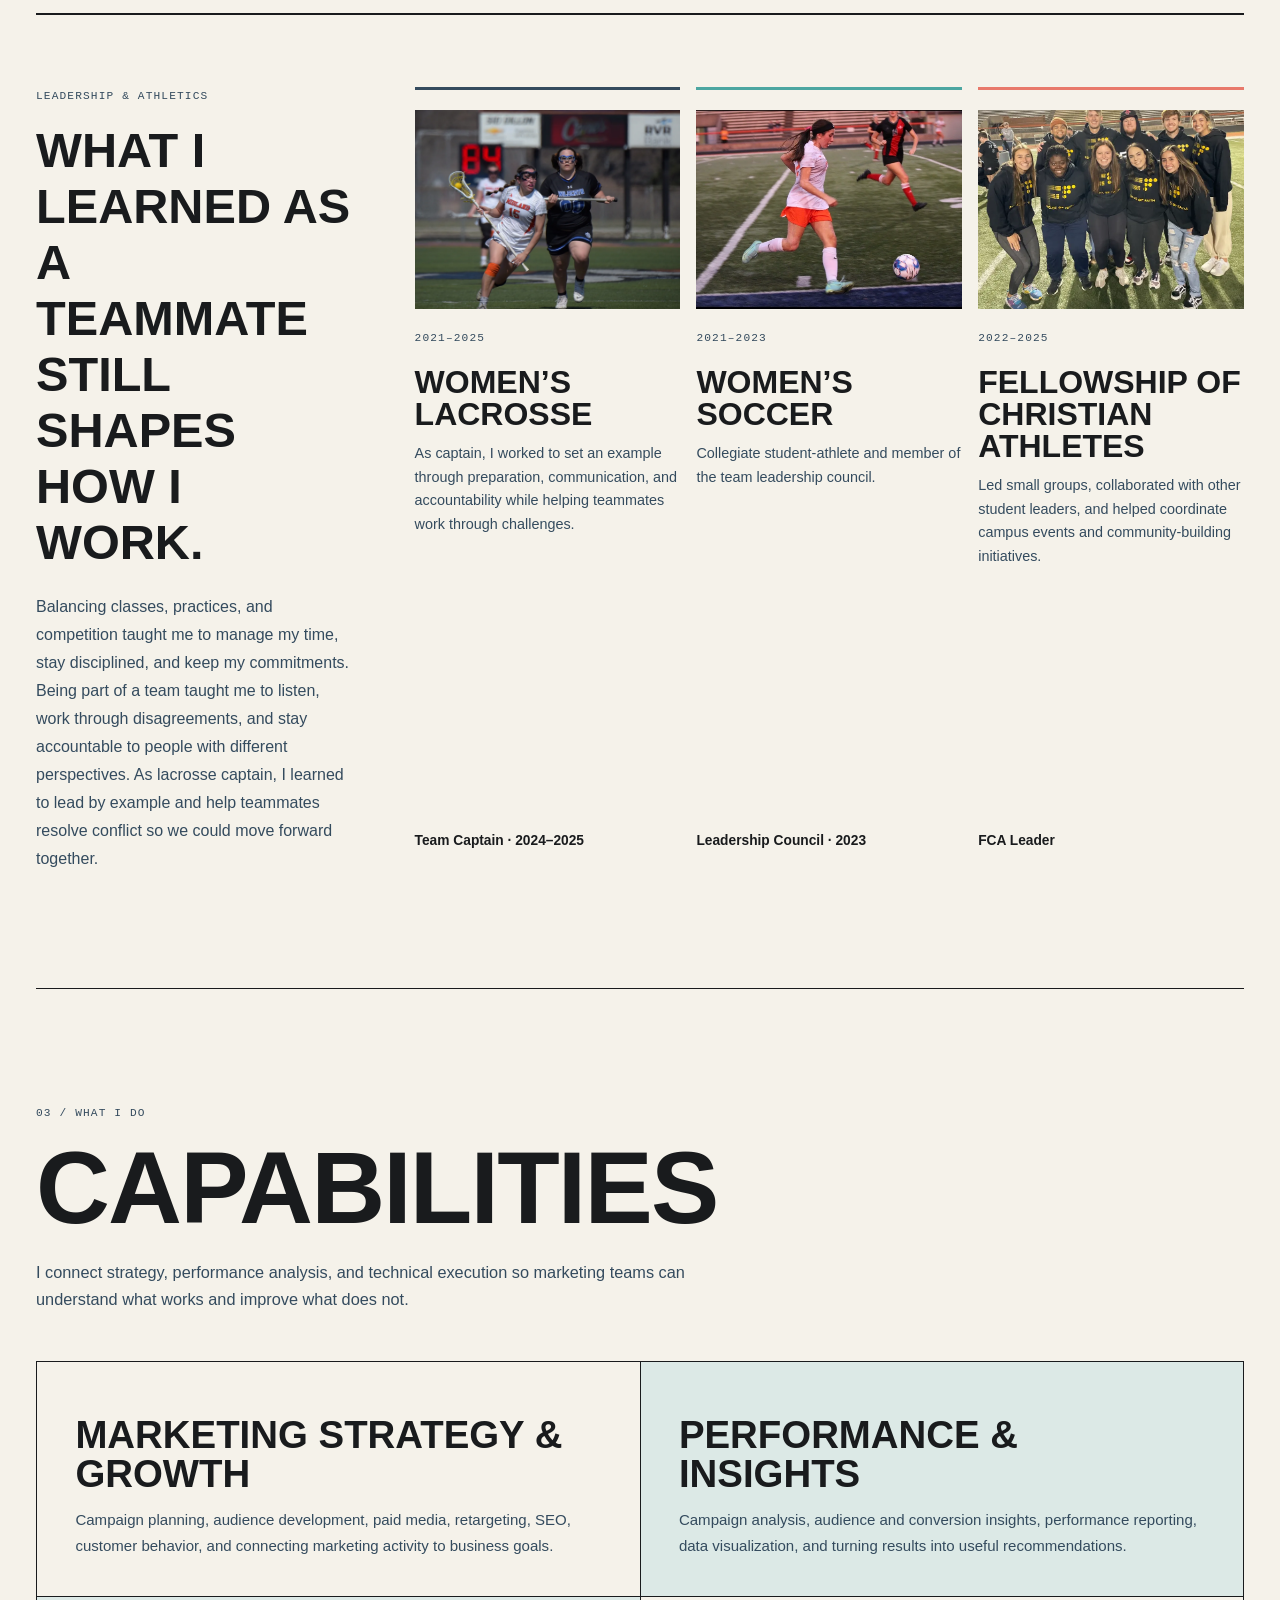
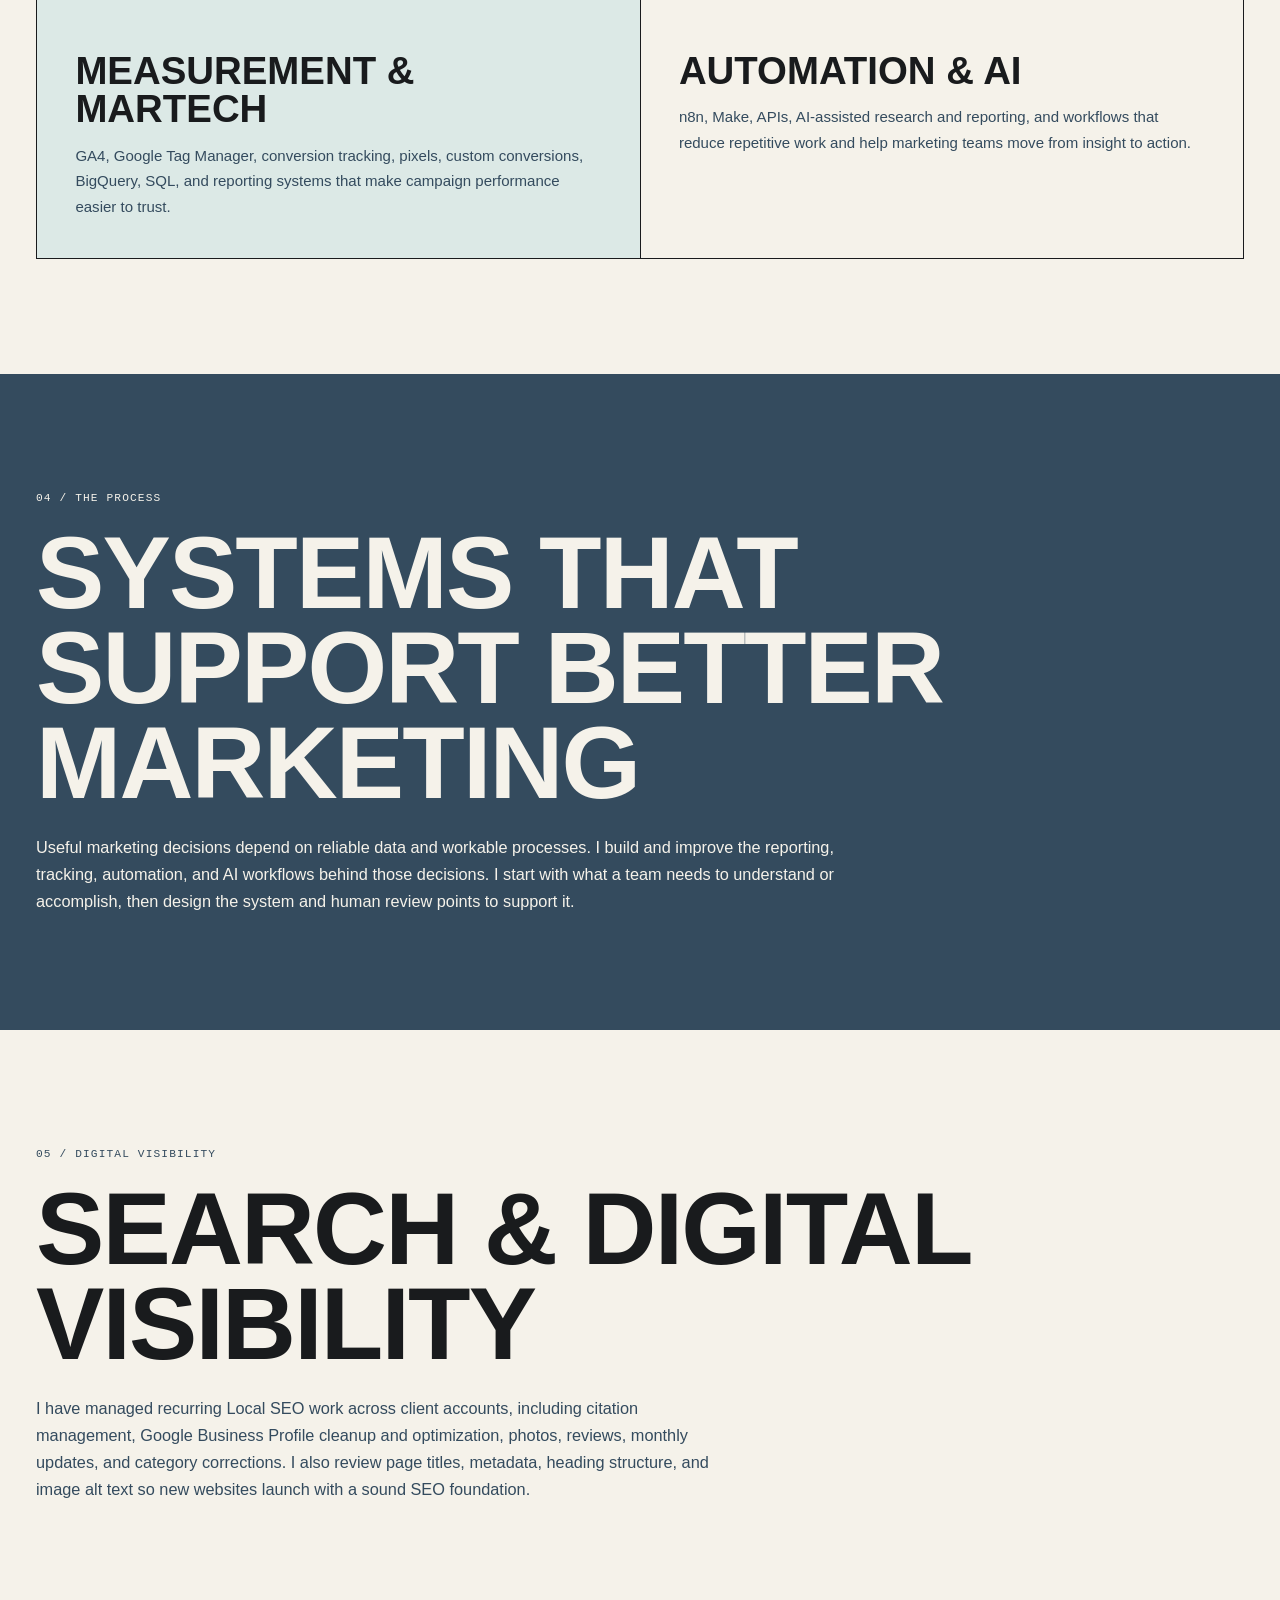
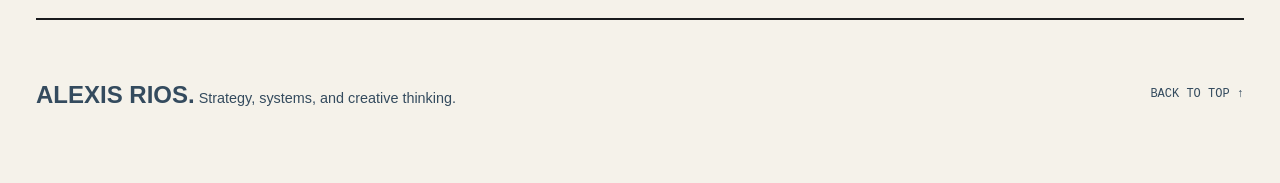
==== commit 74bdd953: "Sharpen marketing and athletics story" ====
--- a/index.html
+++ b/index.html
@@ -70,8 +70,8 @@
       </p>
 
       <div class="work-grid">
-        <article class="work-card"><p class="work-tag">Campaign Strategy</p><h3>Audience &amp; Retargeting Planning</h3><p>Developed campaign and audience strategies, including multi-stage retargeting, to connect paid media decisions with customer behavior and business goals.</p><ul><li>Audience and customer journey planning</li><li>Paid media and retargeting strategy</li><li>Measurement and optimization considerations</li></ul></article>
-        <article class="work-card"><p class="work-tag">Performance Storytelling</p><h3>Marketing Case Study Design</h3><p>Designed client-facing case studies that turned campaigns my team and I created into clear visual stories of strategy, performance, and business impact.</p><ul><li>Charts and performance comparisons</li><li>Visual hierarchy and campaign examples</li><li>Client communication and business storytelling</li></ul></article>
+        <article class="work-card"><p class="work-tag">Campaign Strategy</p><h3>Audience &amp; Retargeting Planning</h3><p>Helped plan multi-stage retargeting around prior engagement, funnel stage, and first-party audiences so the next message matched what someone had already done.</p><ul><li>Audience and customer journey planning</li><li>Paid media and retargeting strategy</li><li>Message sequencing by audience intent</li></ul></article>
+        <article class="work-card"><p class="work-tag">Performance Storytelling</p><h3>Marketing Case Study Design</h3><p>Designed client-facing case studies for campaigns my team and I created, using charts, KPI hierarchy, and before-and-after examples to show what the work achieved and why it mattered.</p><ul><li>Charts and performance comparisons</li><li>Visual hierarchy and campaign examples</li><li>Client communication and business storytelling</li></ul></article>
         <article class="work-card">
           <p class="work-tag">Data Infrastructure</p>
           <h3>Reporting Infrastructure Modernization</h3>
@@ -154,7 +154,7 @@
         strategy with execution.
       </p>
 
-      <p>I became more technical because it made me a stronger marketer. I can investigate the data behind a campaign, find gaps in measurement, and improve the workflows that help teams act on what they learn. I still start with the audience and business goal; the technology helps me answer better questions and solve larger problems.</p>
+      <p>I became more technical because I kept running into marketing questions the existing setup could not answer. I wanted to know which actions showed real interest, understand why a campaign performed the way it did, and give teams information they could use. Learning the data and workflow side helped me answer those questions and fix what was getting in the way.</p>
 
       <div id="experience" class="career-path">
         <p class="about-subheading">My Career Path</p>
@@ -259,14 +259,16 @@
       <p class="about-subheading">Leadership & Athletics</p>
 
       <h3>
-        The way I work was shaped long before I started building systems.
+        What I learned as a teammate still shapes how I work.
       </h3>
 
       <p>
-        Competing as a collegiate athlete taught me to communicate clearly,
-        adapt quickly, stay disciplined, and keep improving through feedback.
-        Those habits continue to shape how I solve technical problems and work
-        with others today.
+        Balancing classes, practices, and competition taught me to manage my
+        time, stay disciplined, and keep my commitments. Being part of a team
+        taught me to listen, work through disagreements, and stay accountable
+        to people with different perspectives. As lacrosse captain, I learned
+        to lead by example and help teammates resolve conflict so we could
+        move forward together.
       </p>
     </div>
 
@@ -286,7 +288,8 @@
         <span class="leadership-year">2021–2025</span>
         <h4>Women’s Lacrosse</h4>
         <p>
-          Collegiate student-athlete at Midland University from 2021–2025.
+          As captain, I worked to set an example through preparation, communication,
+          and accountability while helping teammates work through challenges.
         </p>
         <strong>Team Captain · 2024–2025</strong>
       </article>
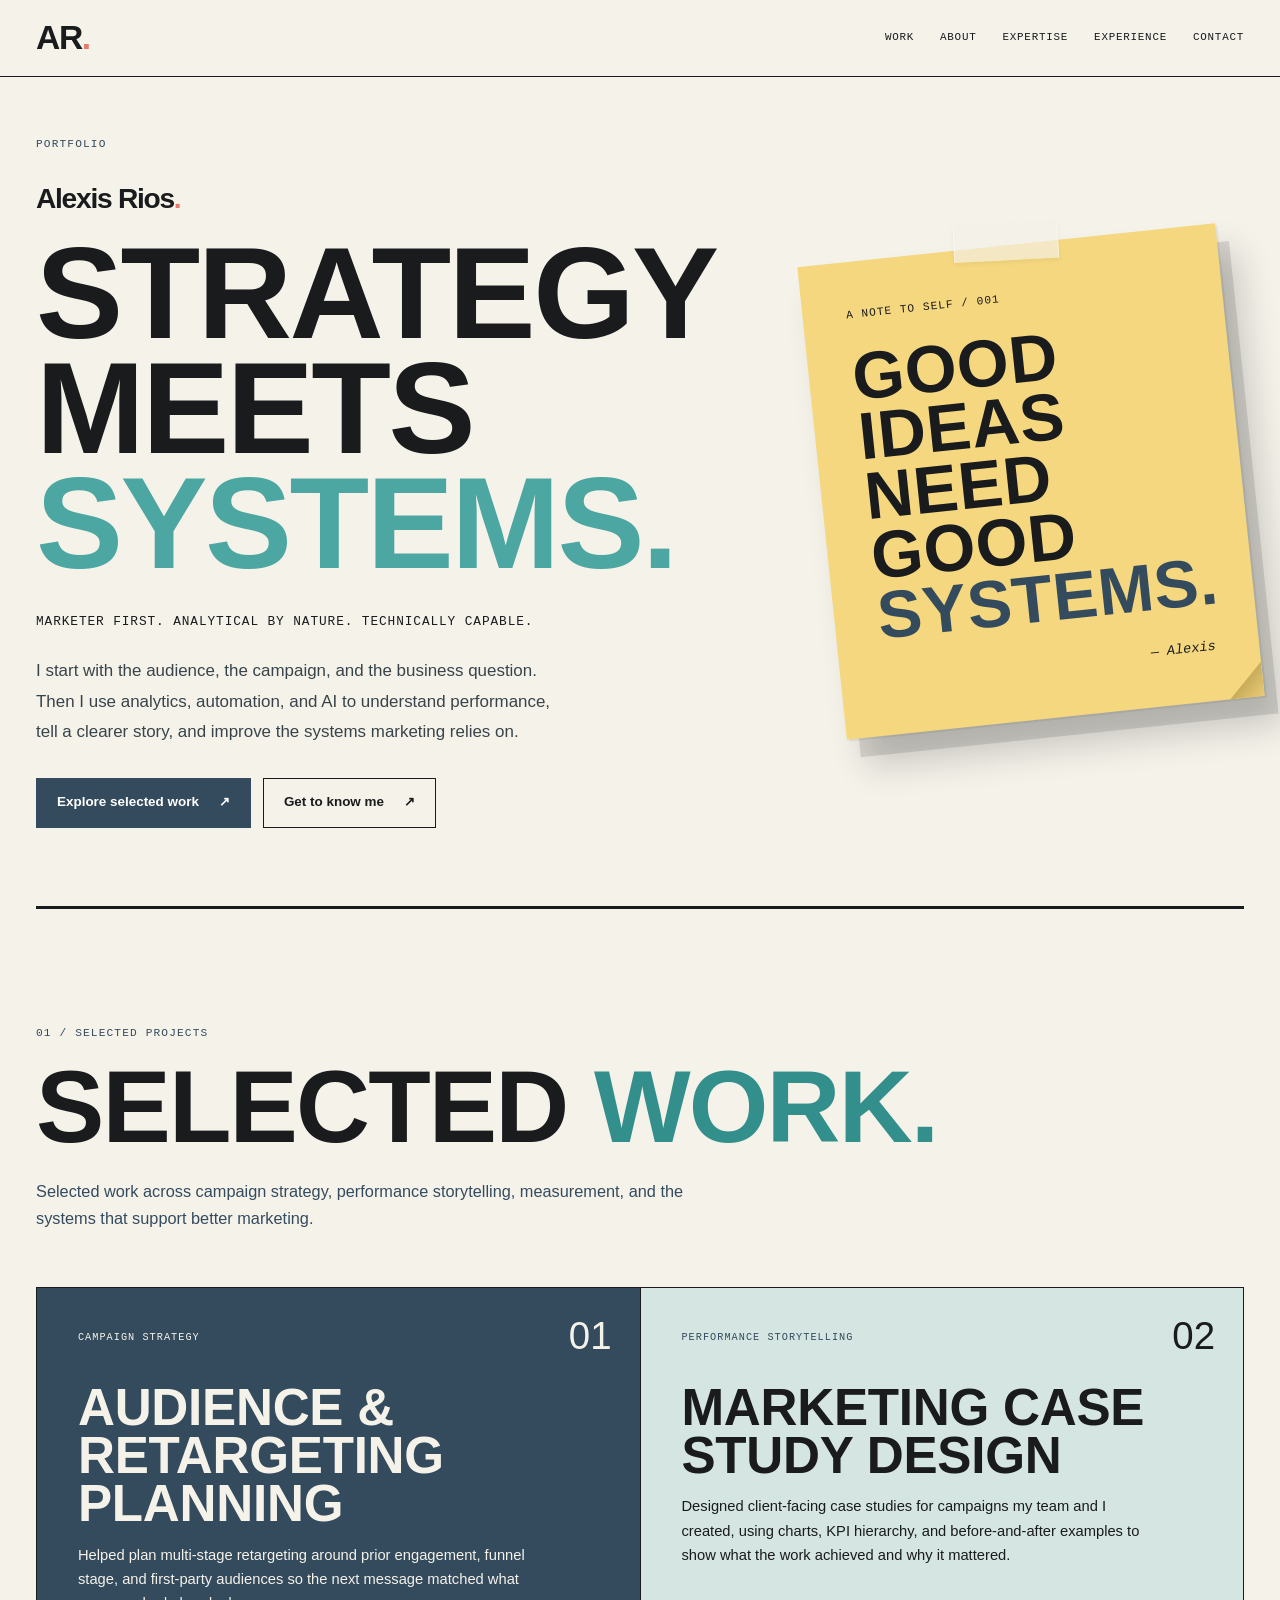
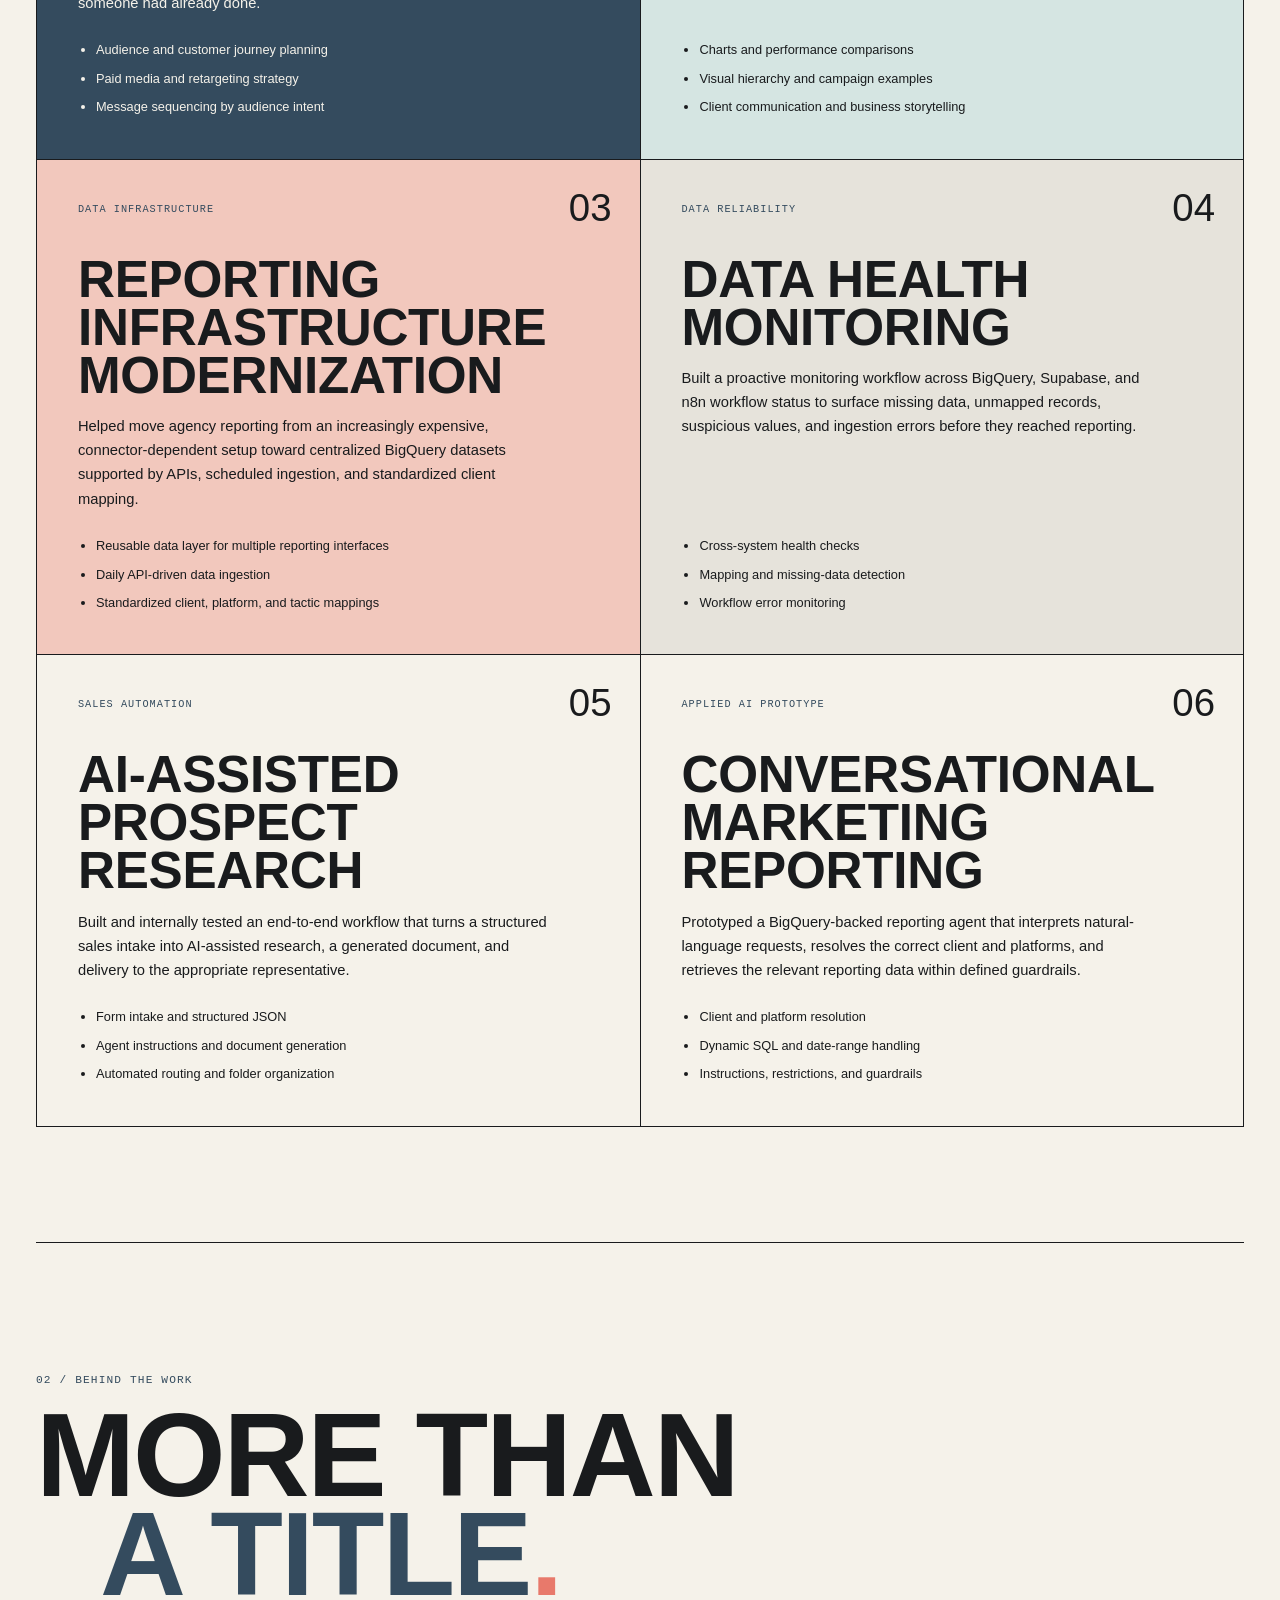
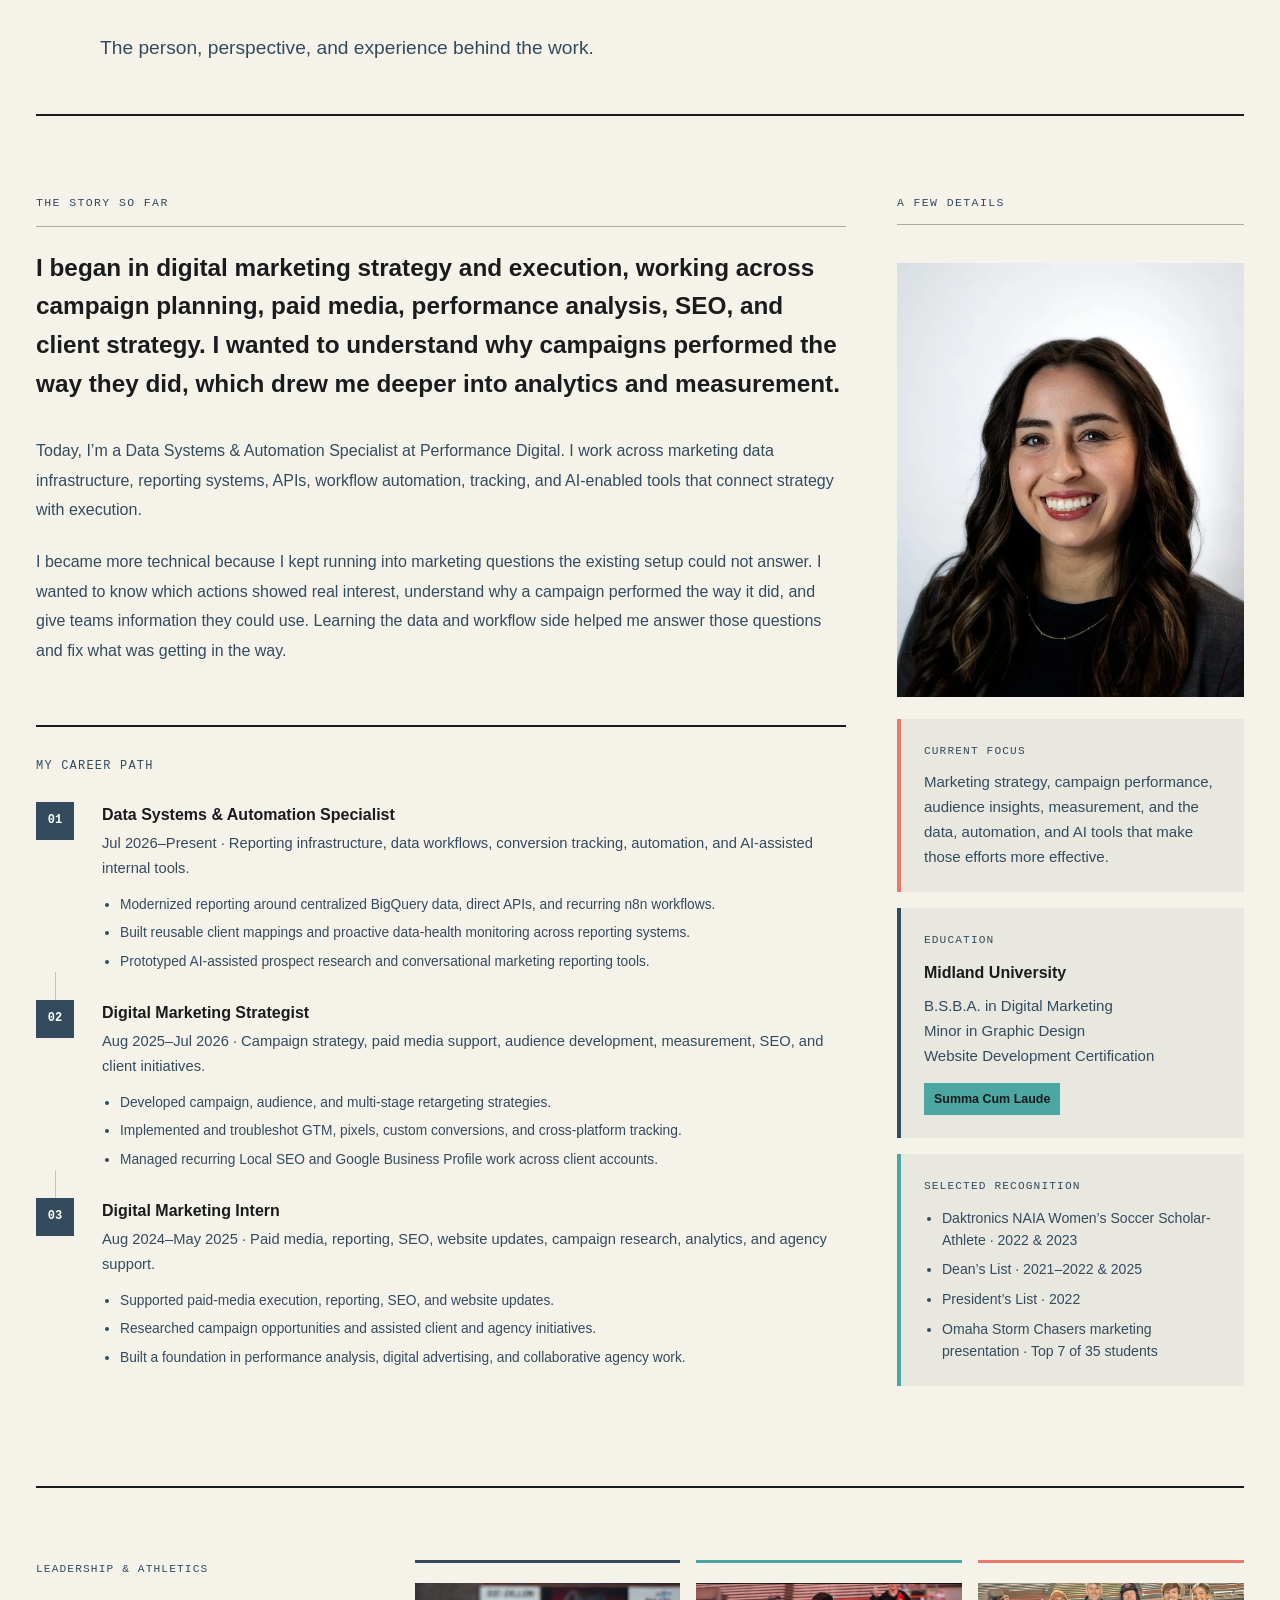
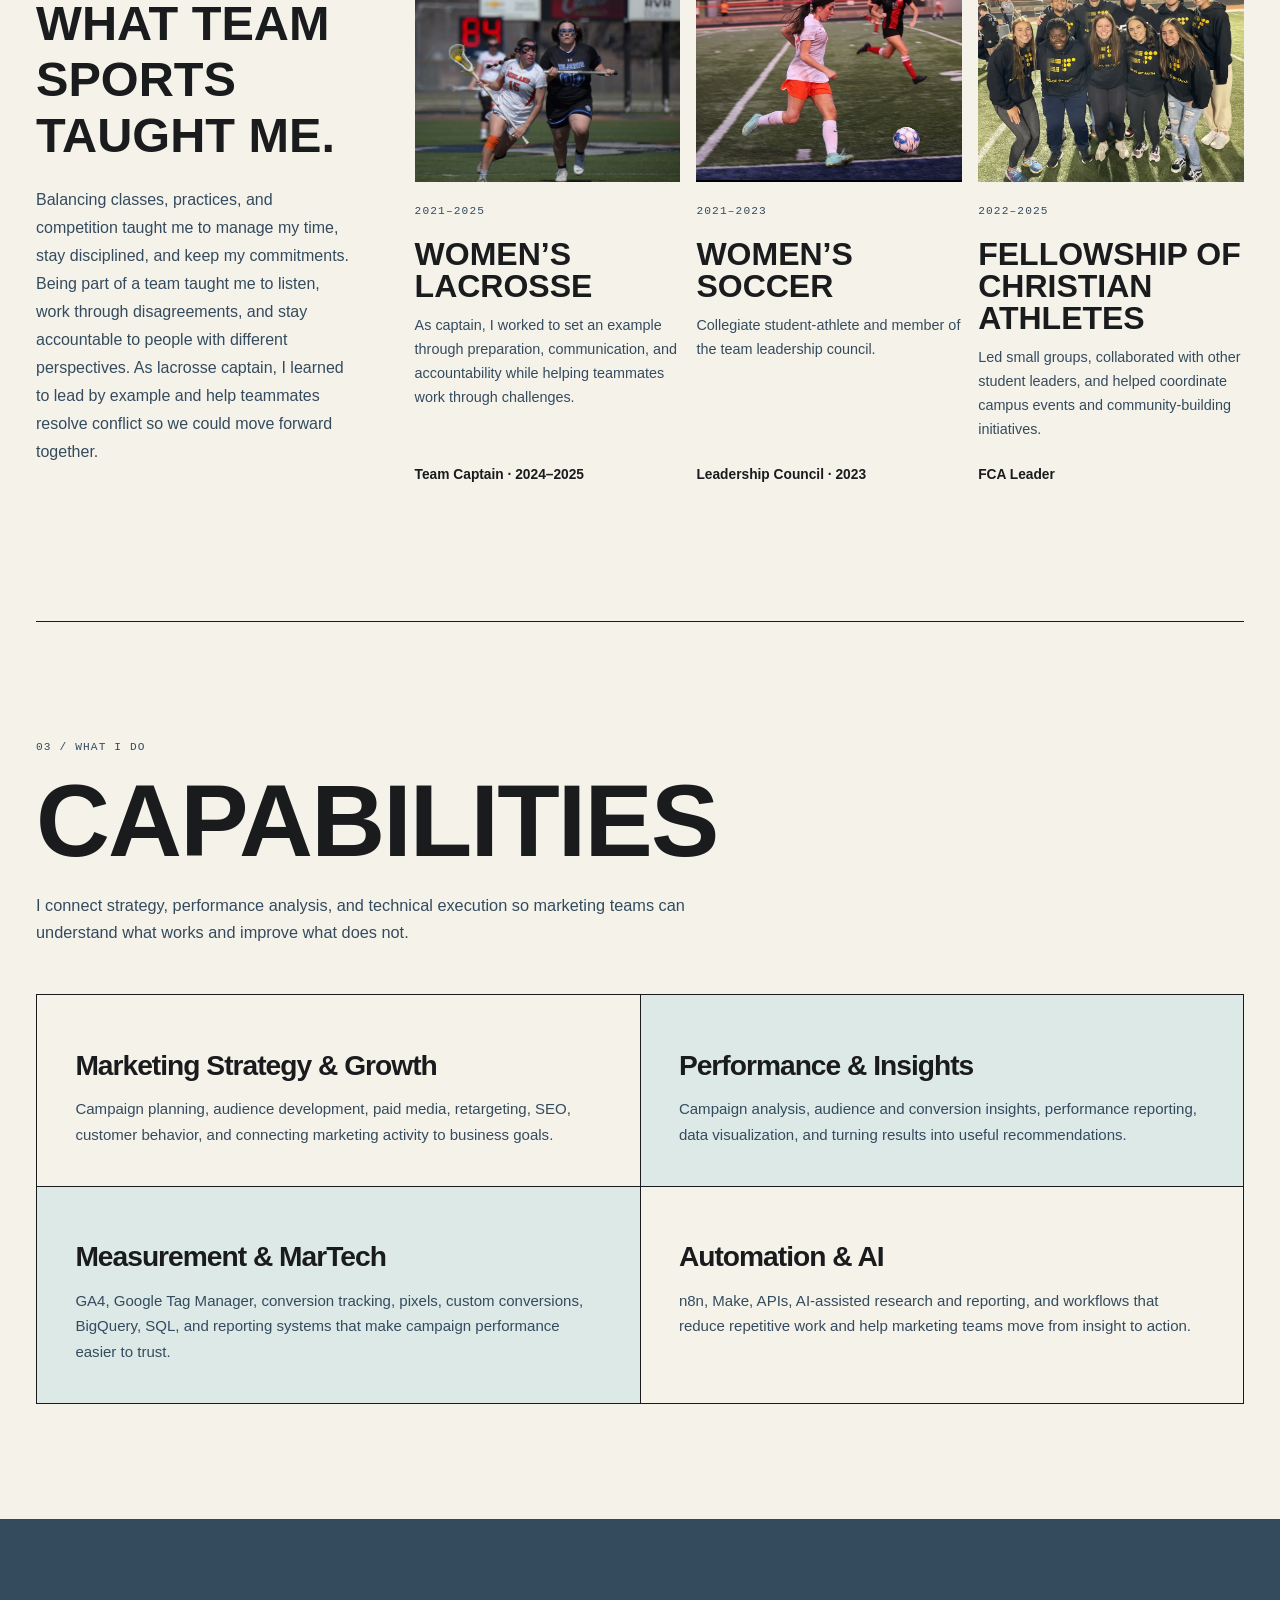
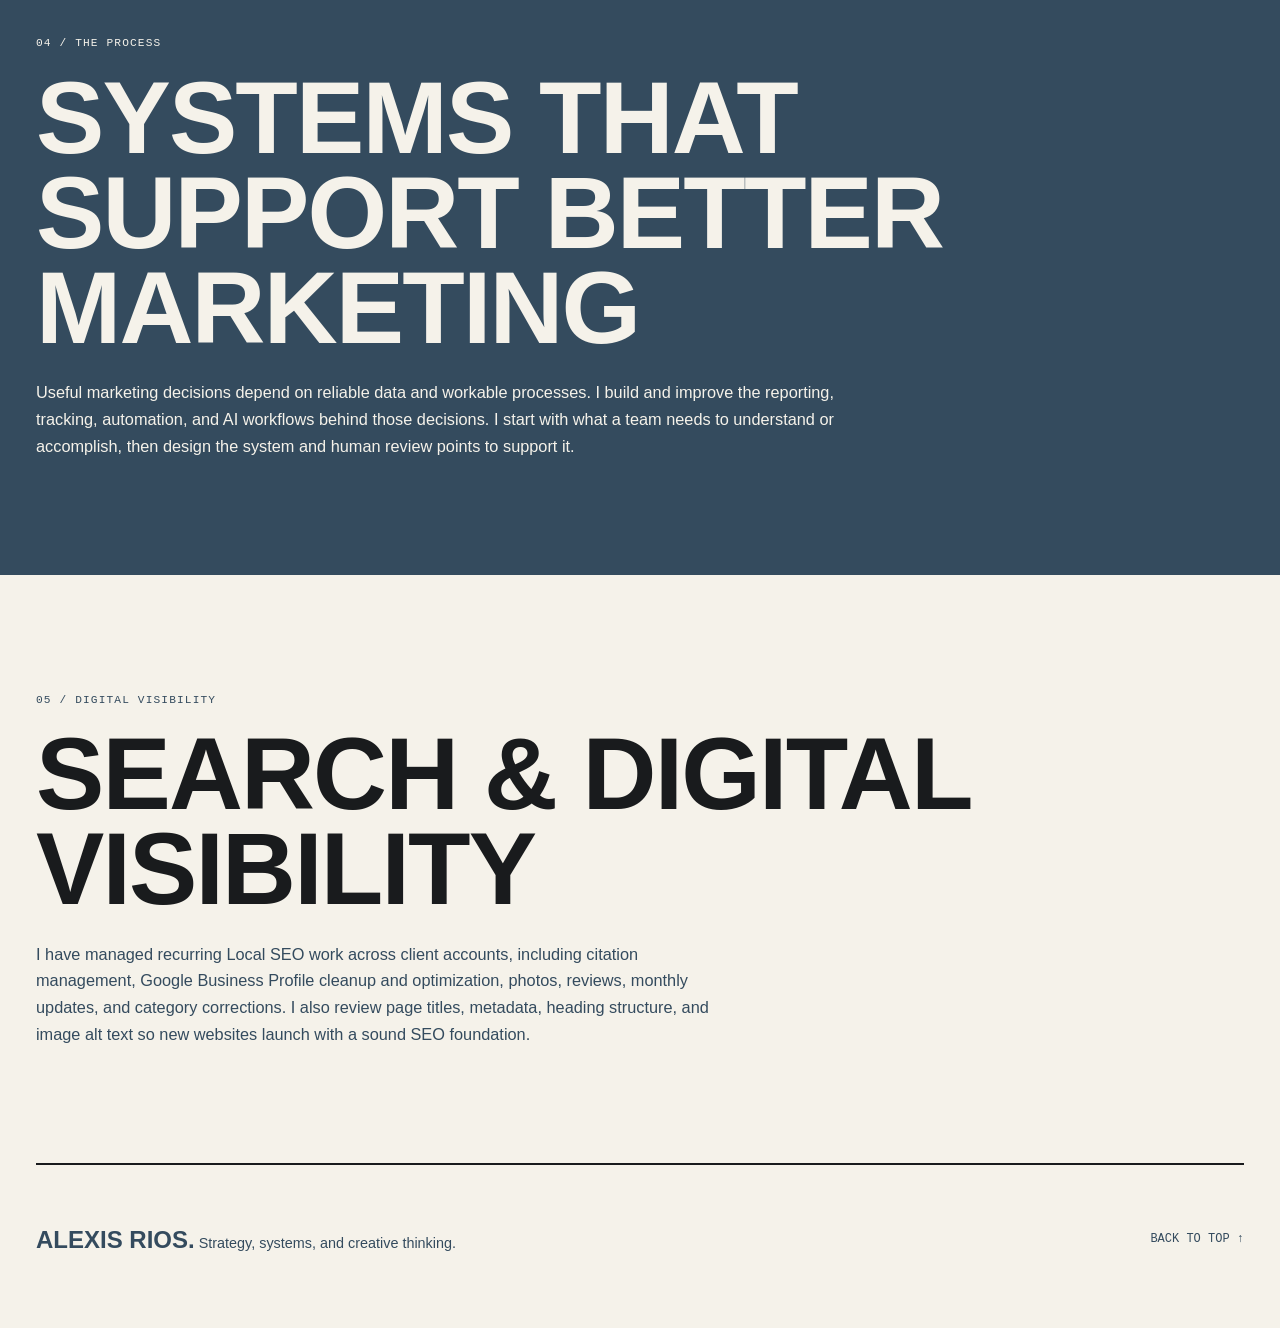
==== commit ec51fd0d: "Keep athletics heading concise on mobile" ====
--- a/index.html
+++ b/index.html
@@ -259,7 +259,7 @@
       <p class="about-subheading">Leadership & Athletics</p>
 
       <h3>
-        What I learned as a teammate still shapes how I work.
+        What team sports taught me.
       </h3>
 
       <p>
--- a/styles.css
+++ b/styles.css
@@ -1110,3 +1110,23 @@
     width: min(100%, 320px);
   }
 }
+
+/* Give the About story room while keeping the photo alongside it. */
+@media (min-width: 901px) {
+  .about-grid {
+    grid-template-columns: minmax(0, 1.4fr) minmax(300px, .6fr);
+    gap: clamp(32px, 4vw, 56px);
+  }
+  .about-content { max-width: none; }
+  .about-content > p:not(.about-intro):not(.about-column-label) { max-width: 820px; }
+}
+
+/* Keep the capability explanations in one type family. */
+.capability-card h3 {
+  font-family: var(--font-body);
+  font-size: clamp(1.5rem, 2.2vw, 2.25rem);
+  font-weight: 700;
+  line-height: 1.16;
+  letter-spacing: -.035em;
+  text-transform: none;
+}
